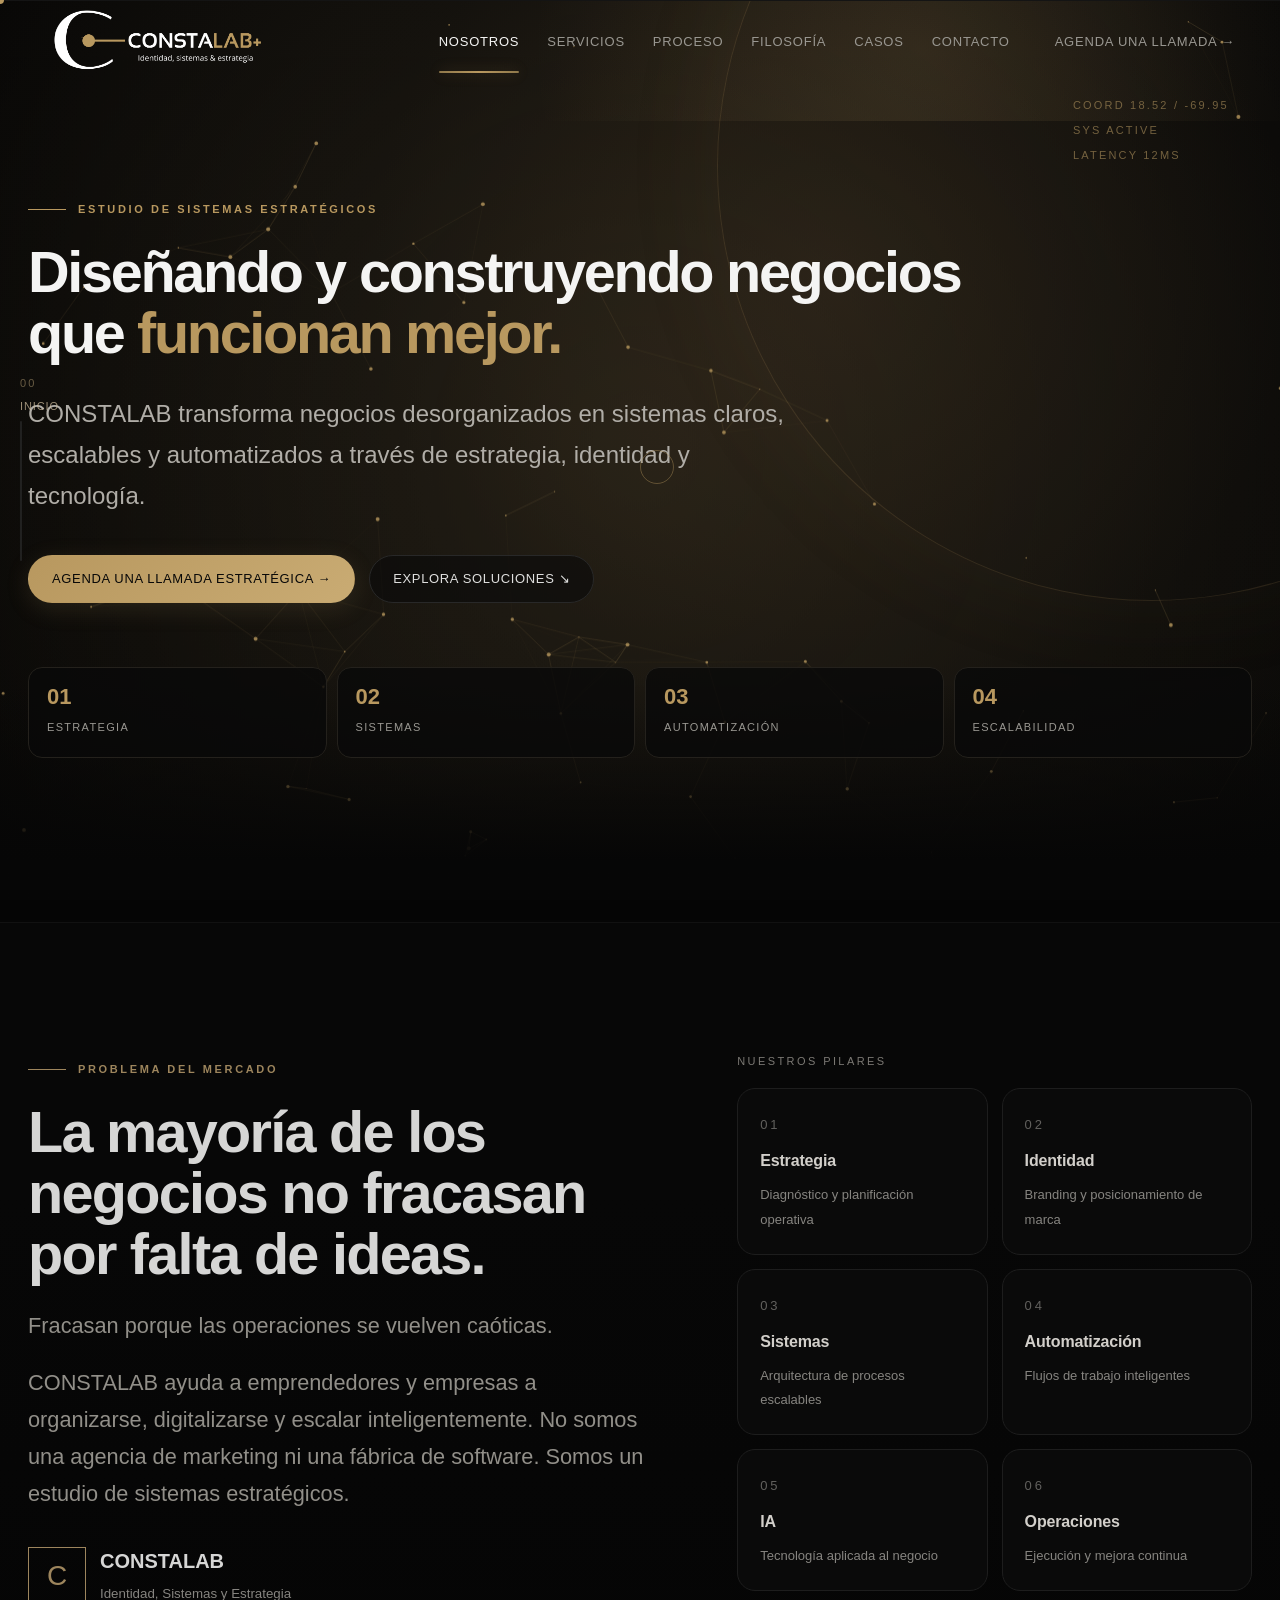
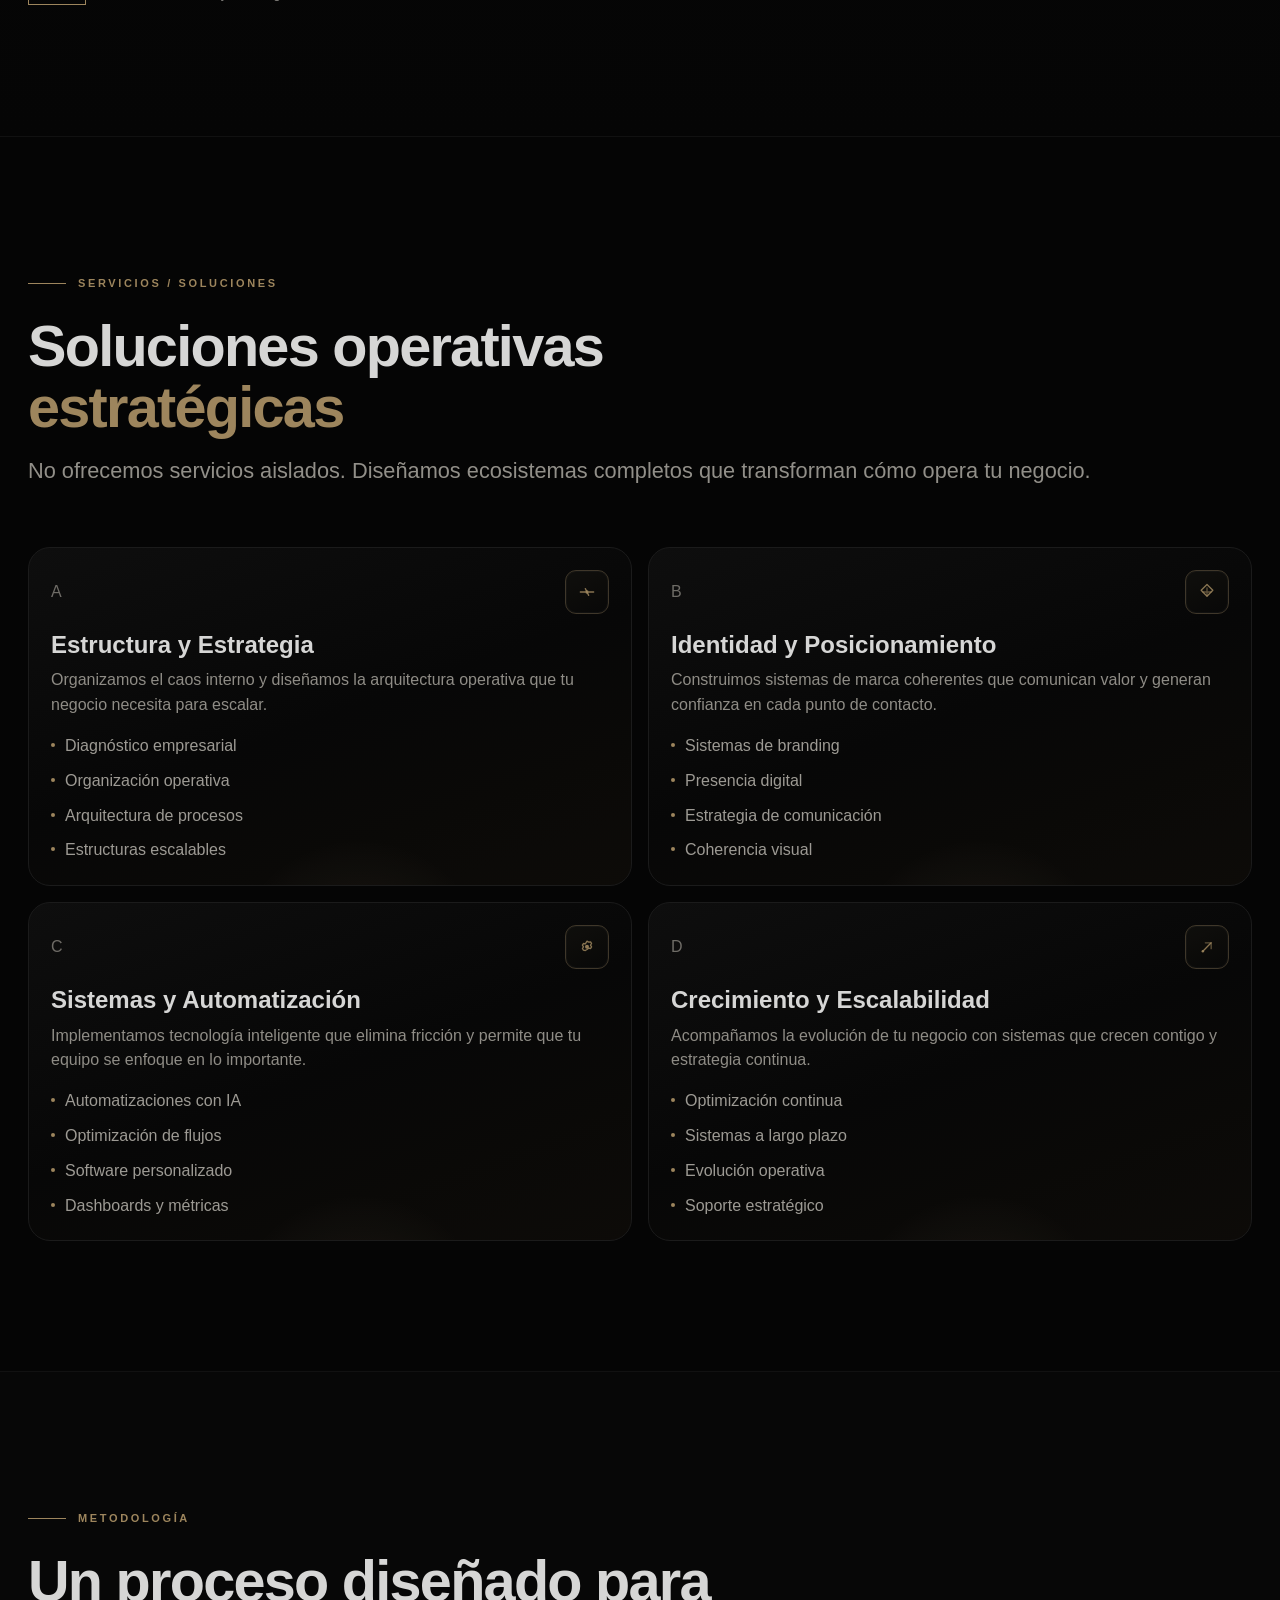
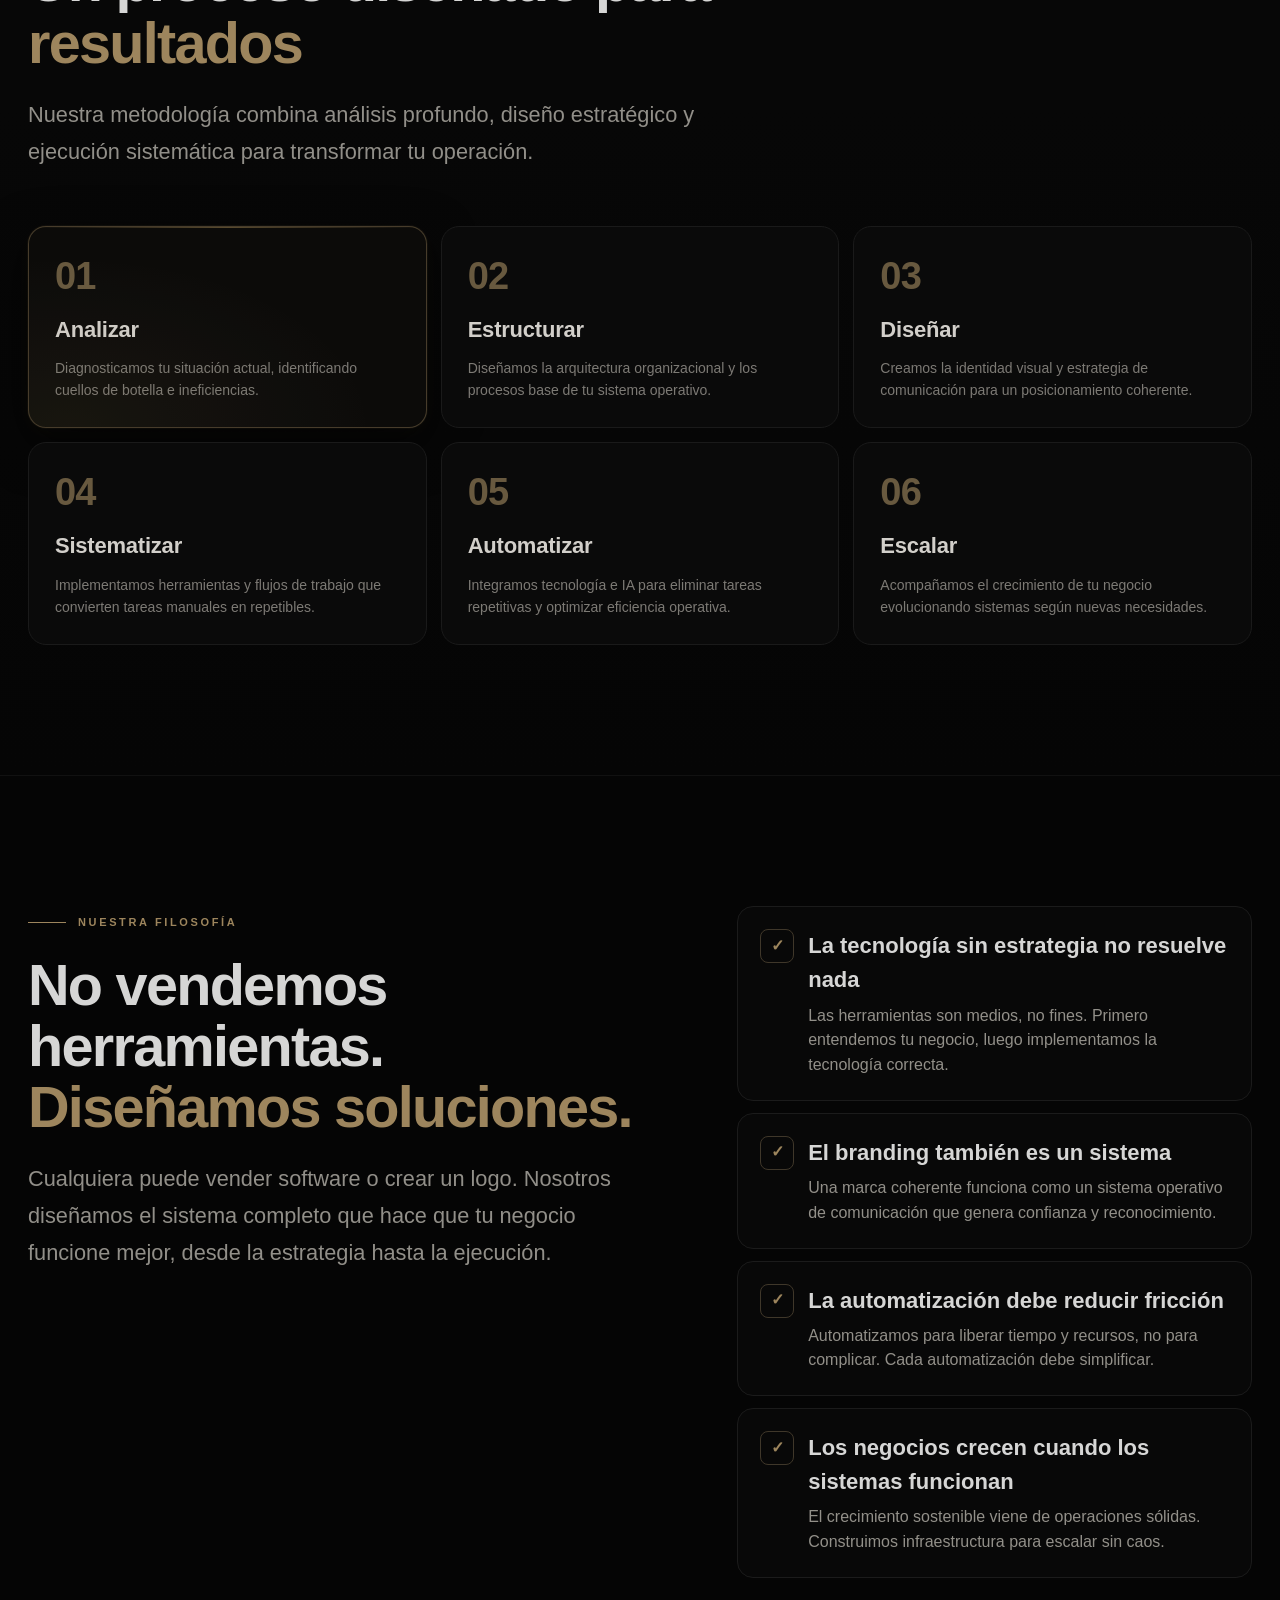
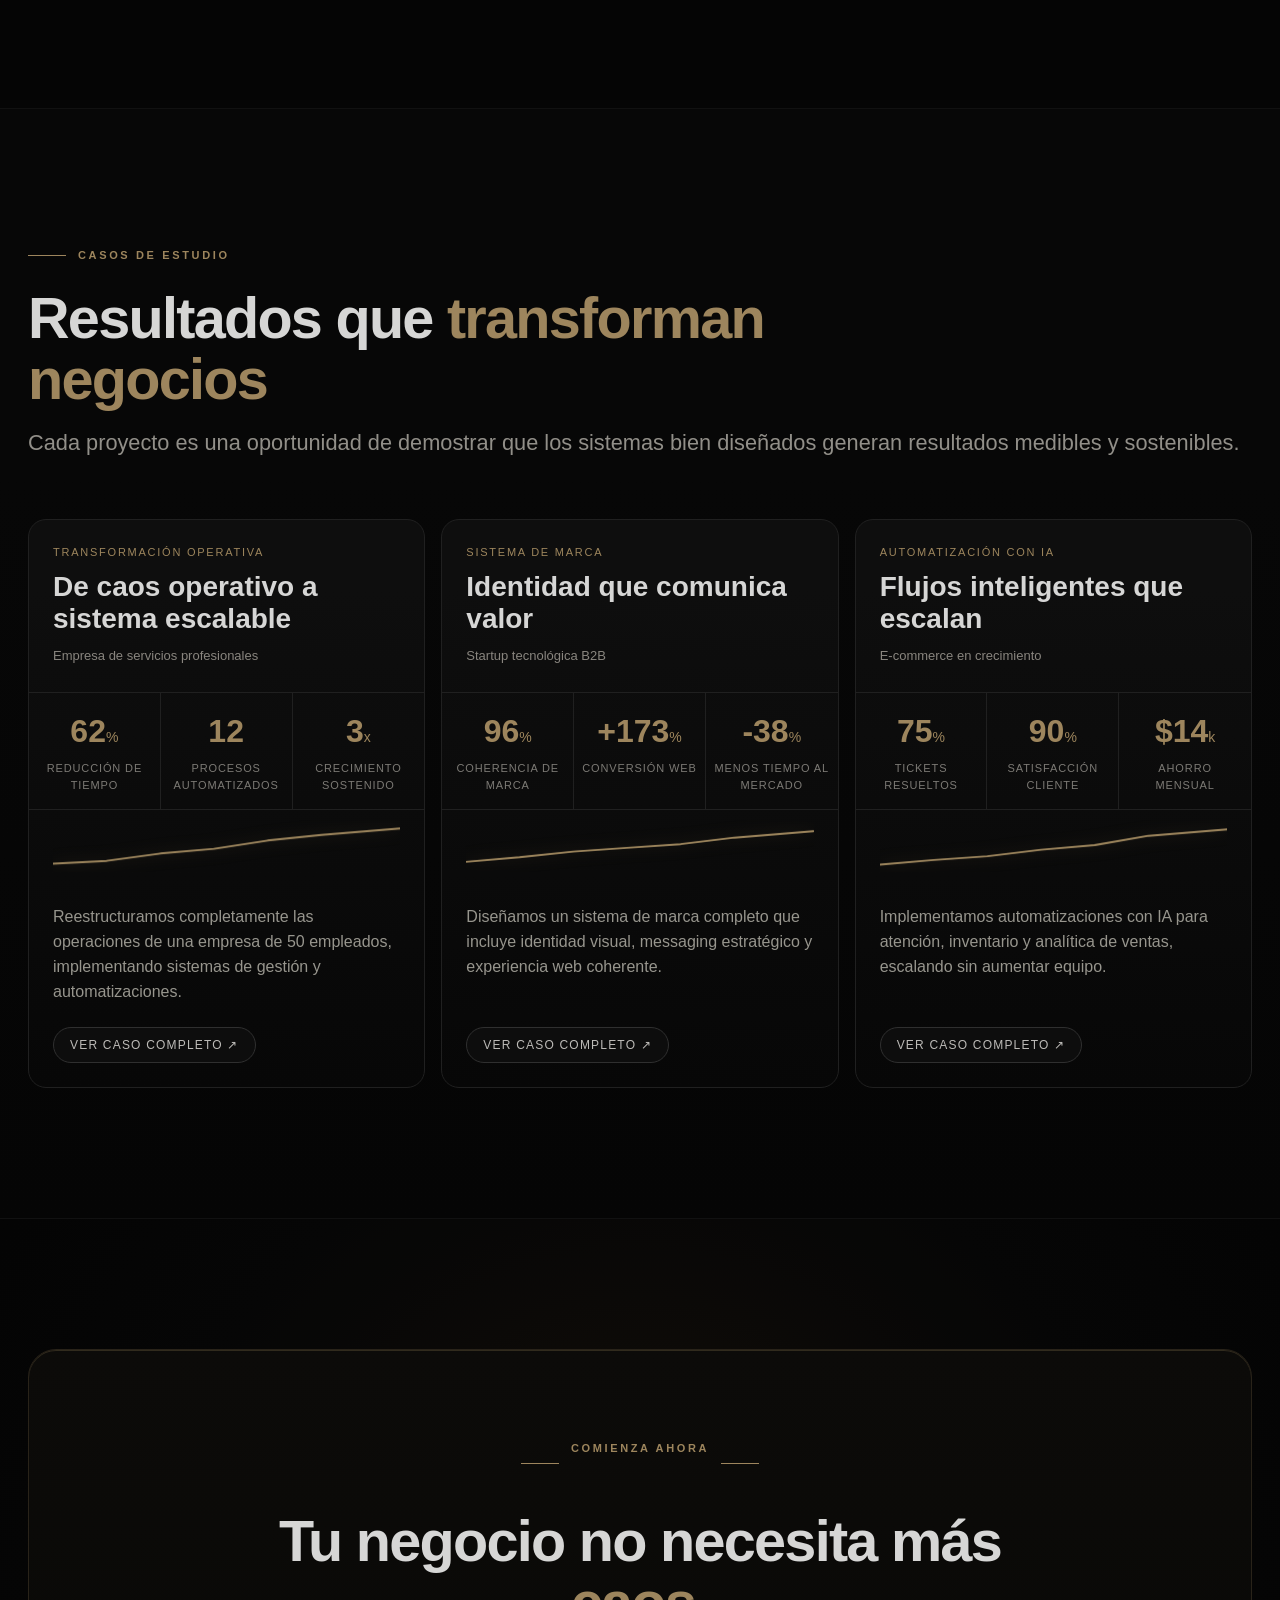
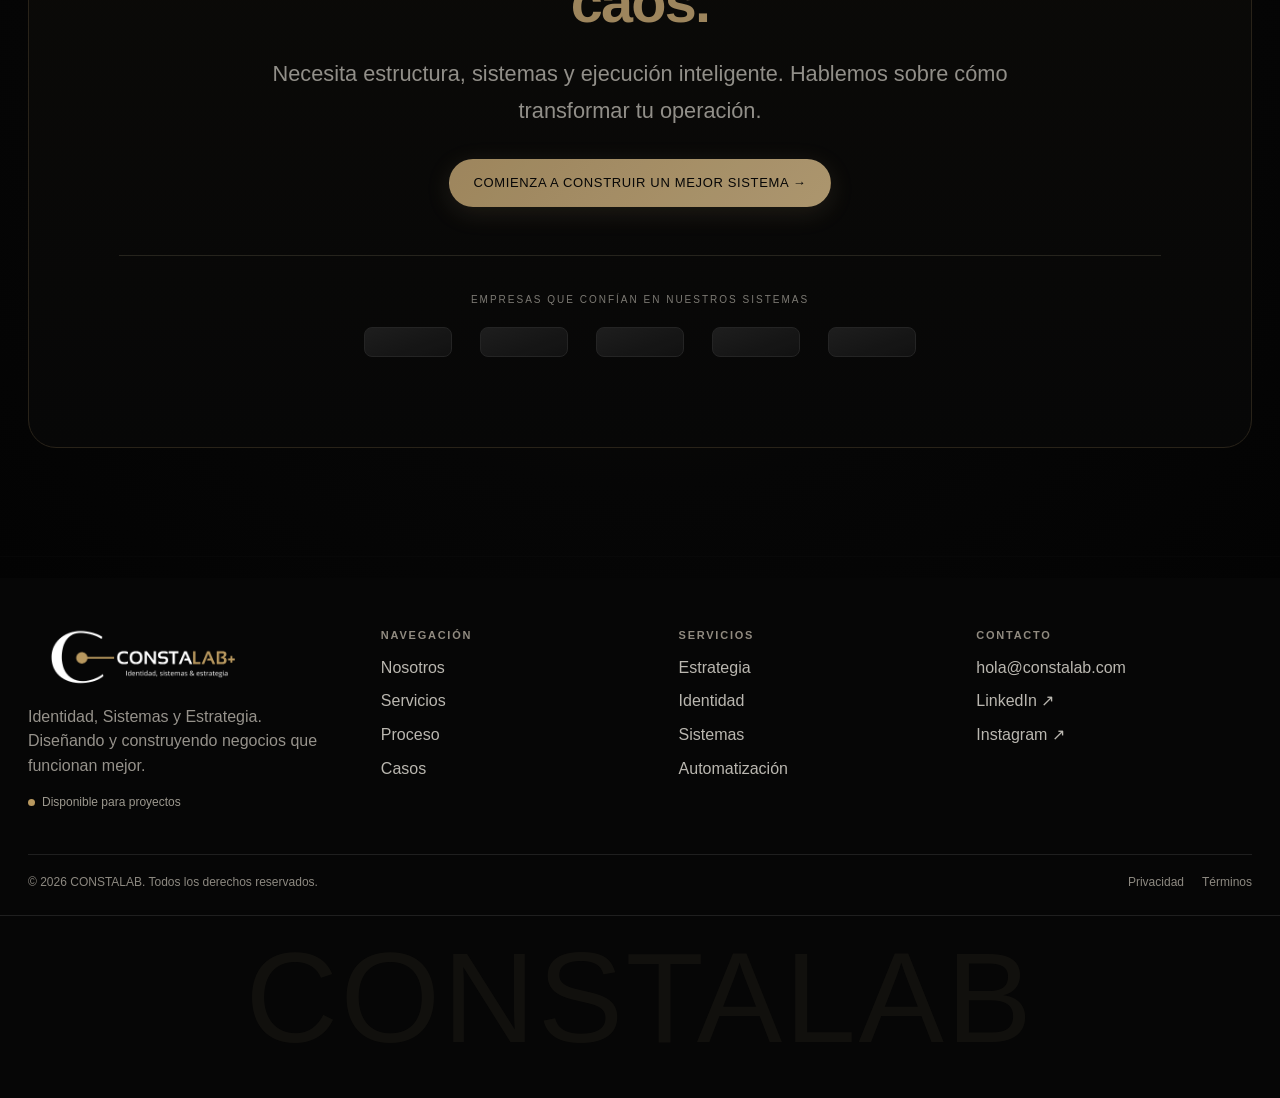
==== index.html @ b3675d6f "add github pages deploy and clean entry url" ====
<!doctype html>
<html lang="es">
  <head>
    <meta charset="UTF-8" />
    <meta name="viewport" content="width=device-width, initial-scale=1.0" />
    <title>CONSTALAB</title>
    <meta http-equiv="refresh" content="0; url=landing.html" />
    <script>
      const target = "landing.html" + window.location.search + window.location.hash;
      window.location.replace(target);
    </script>
  </head>
  <body>
    <p>Redirigiendo a la web de CONSTALAB...</p>
    <p>Si no redirige, haz clic <a href="landing.html">aqui</a>.</p>
  </body>
</html>
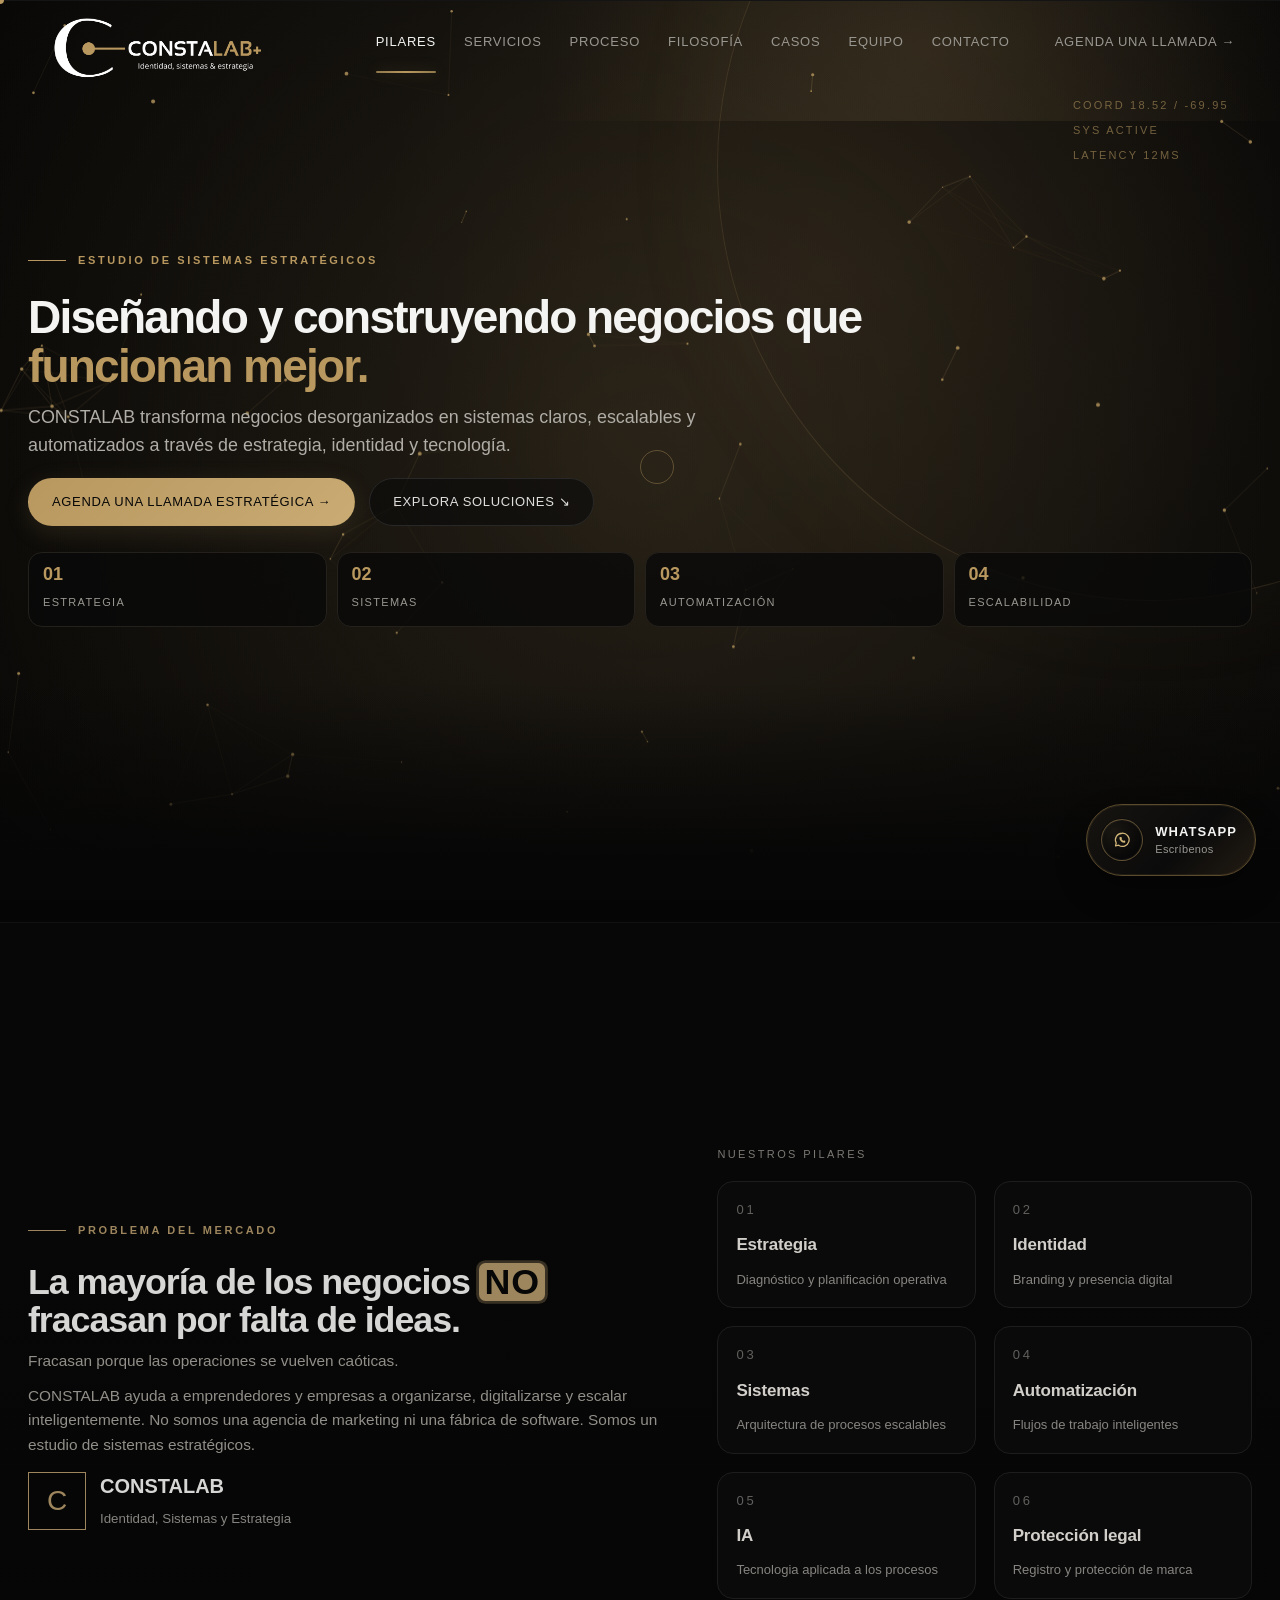
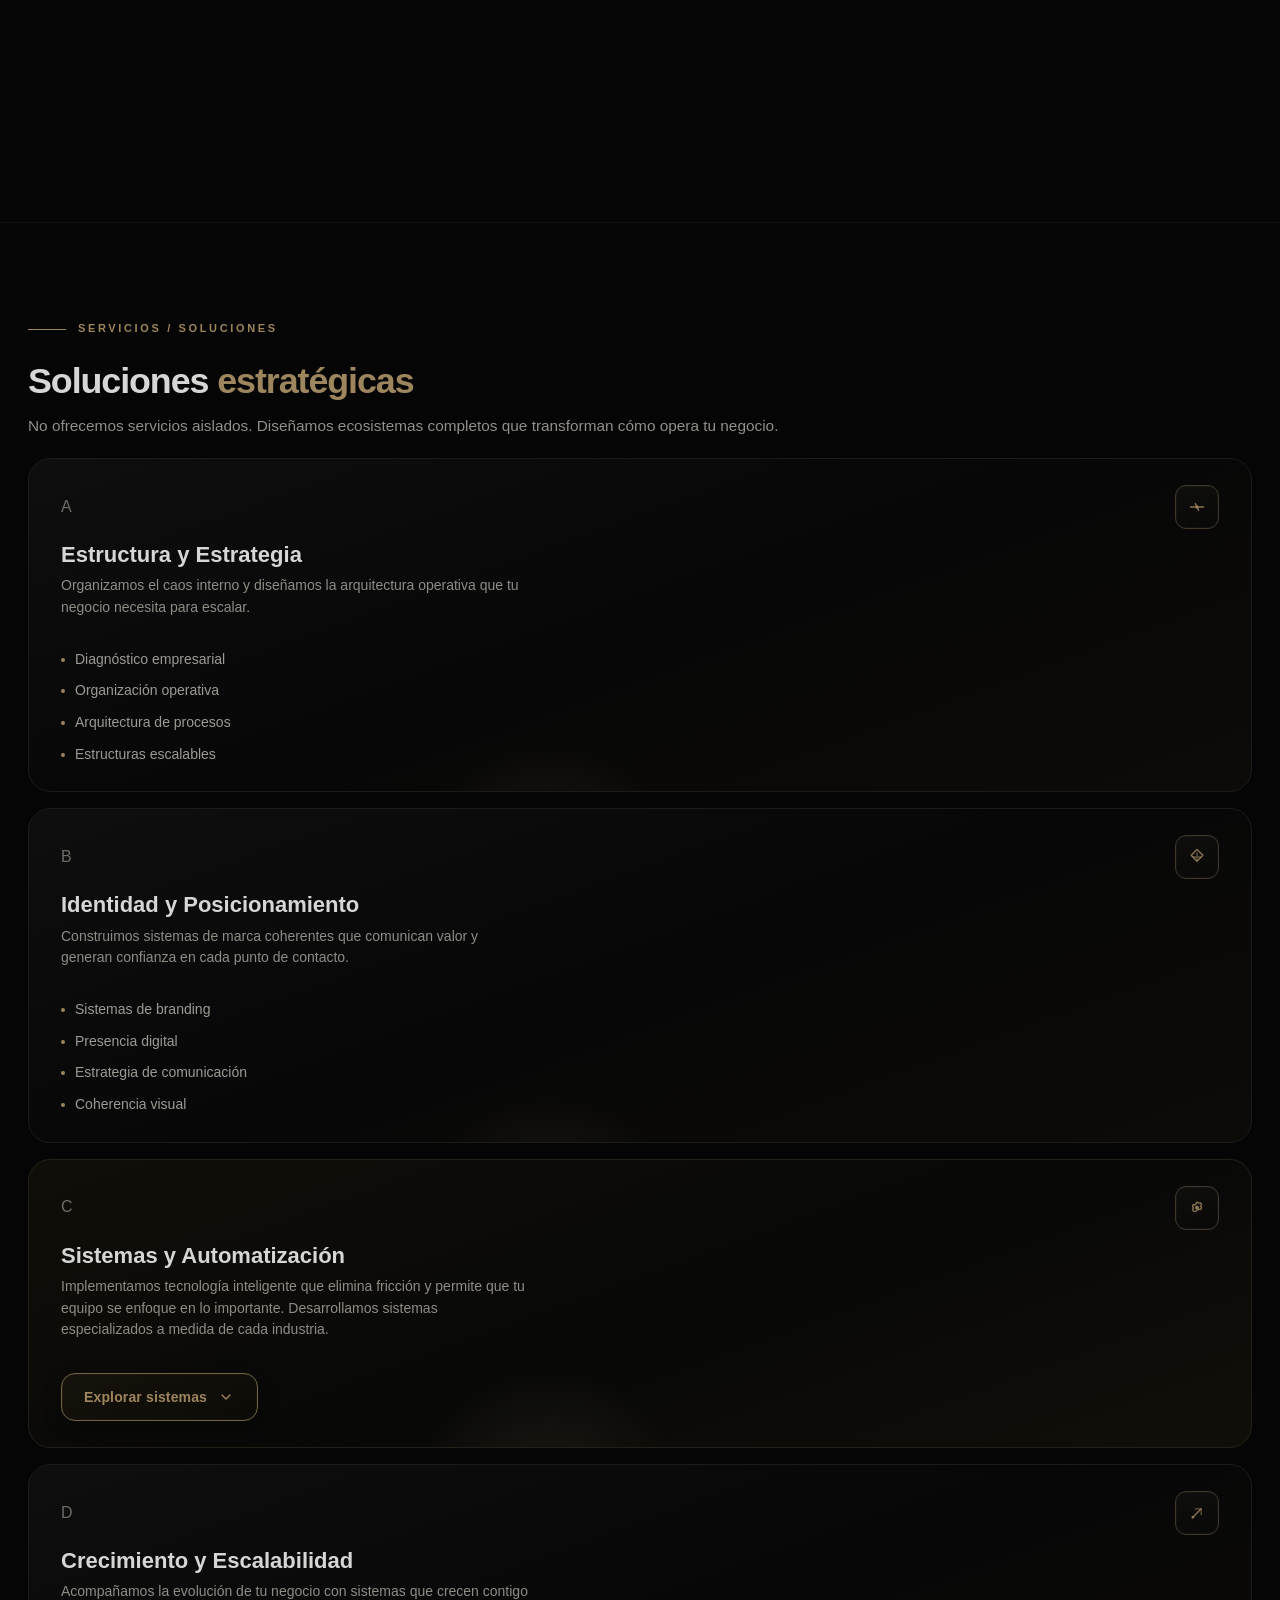
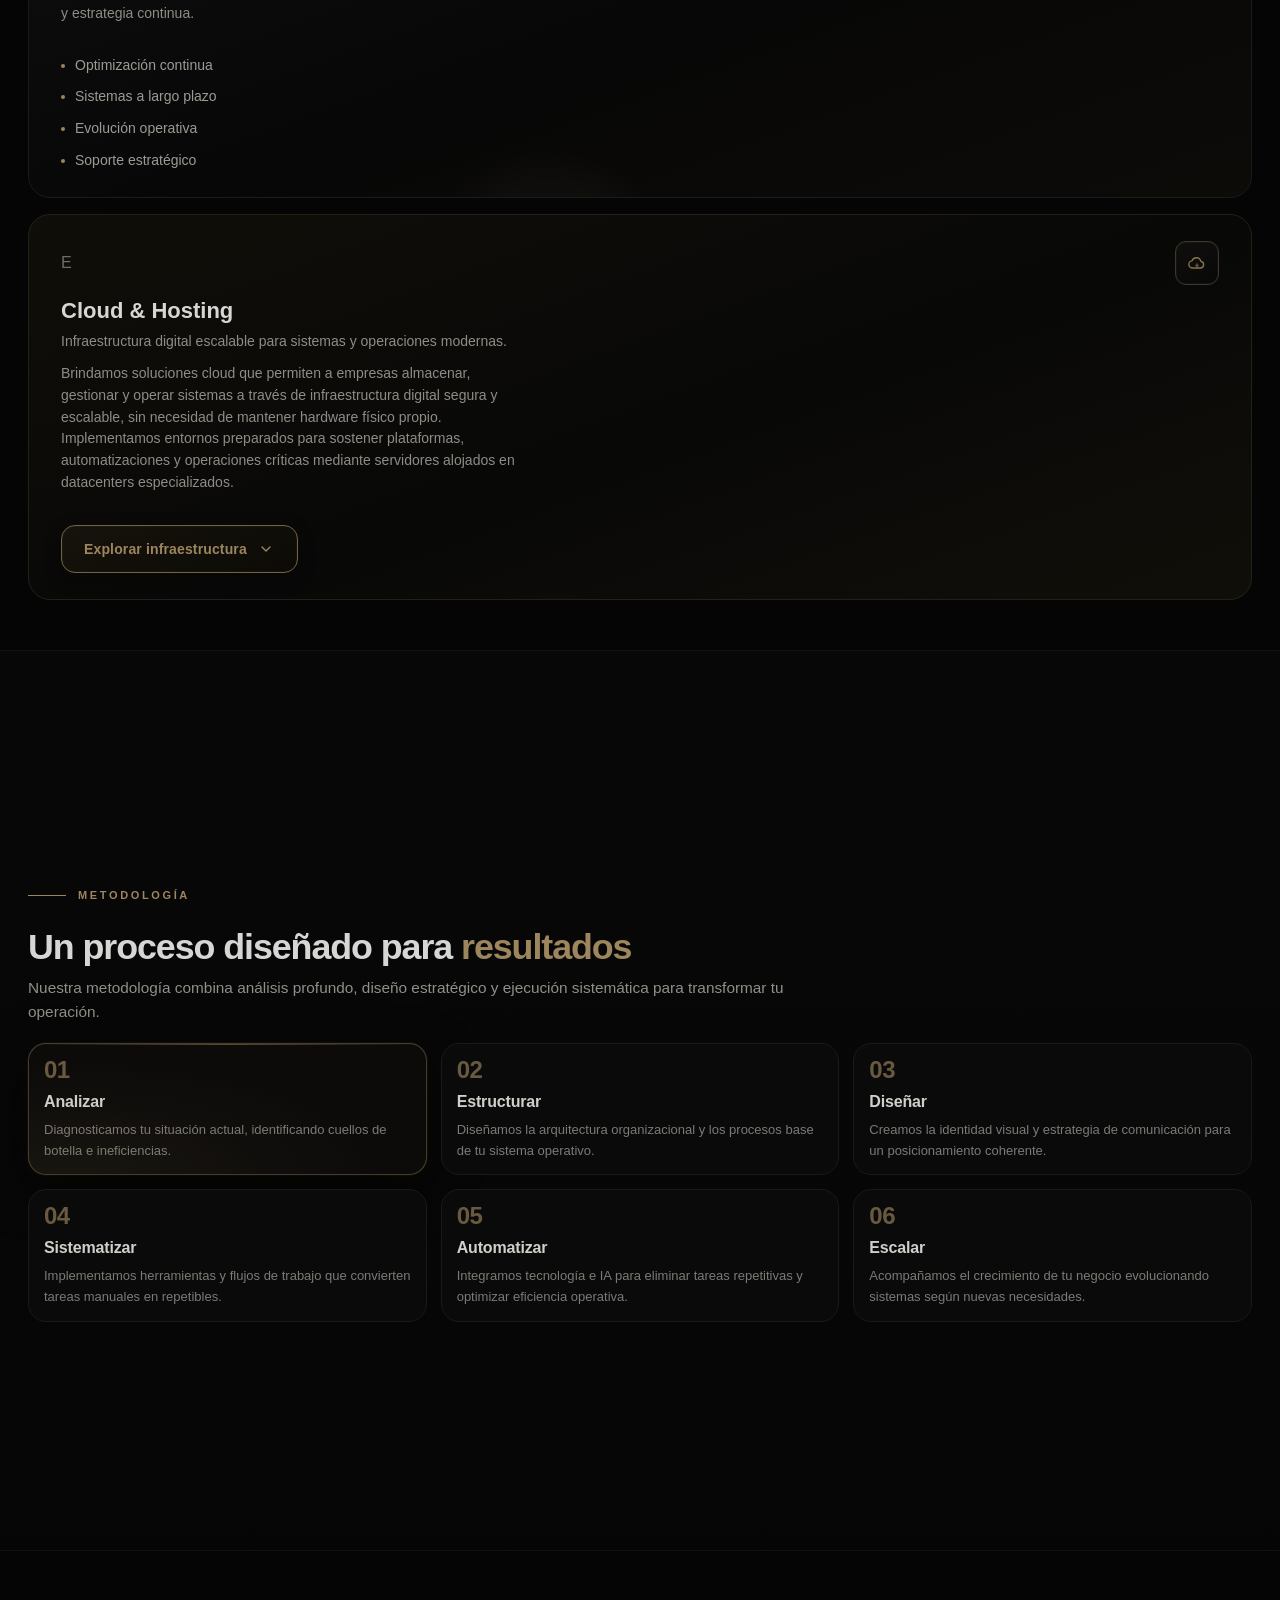
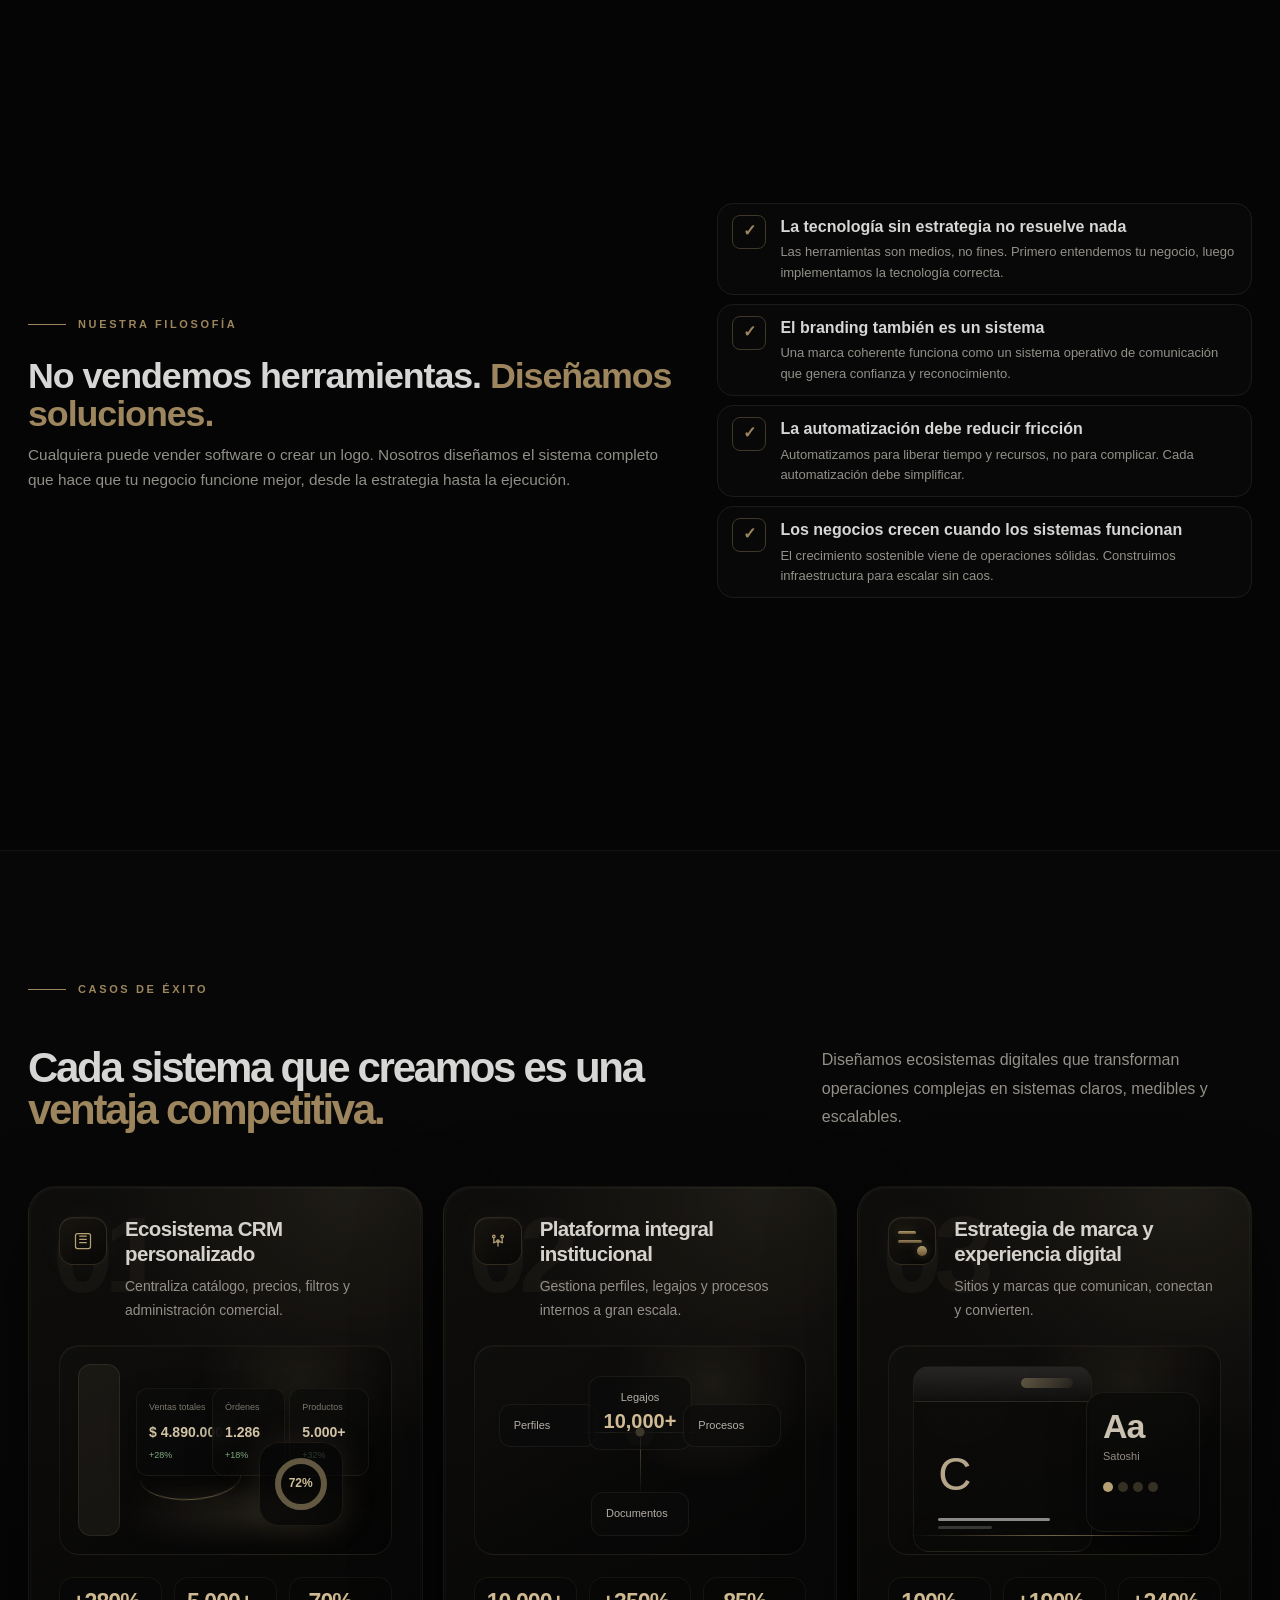
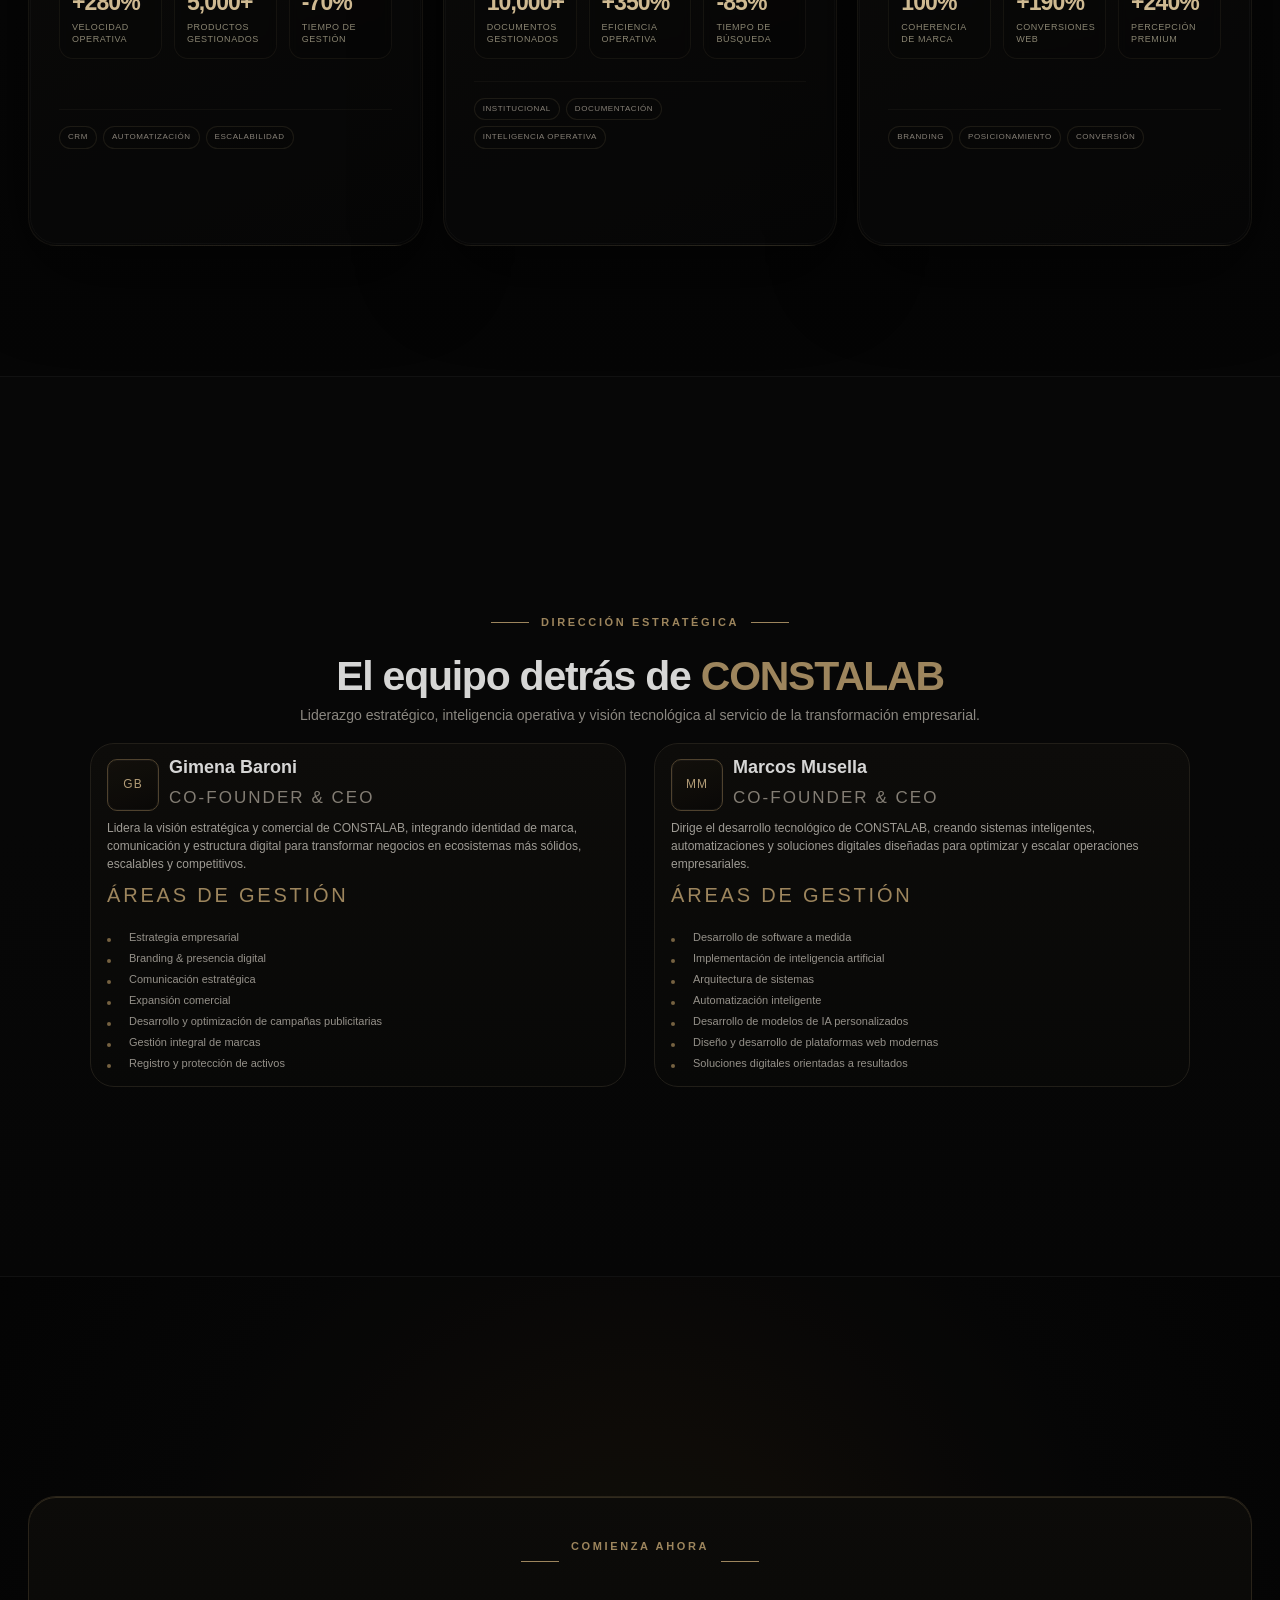
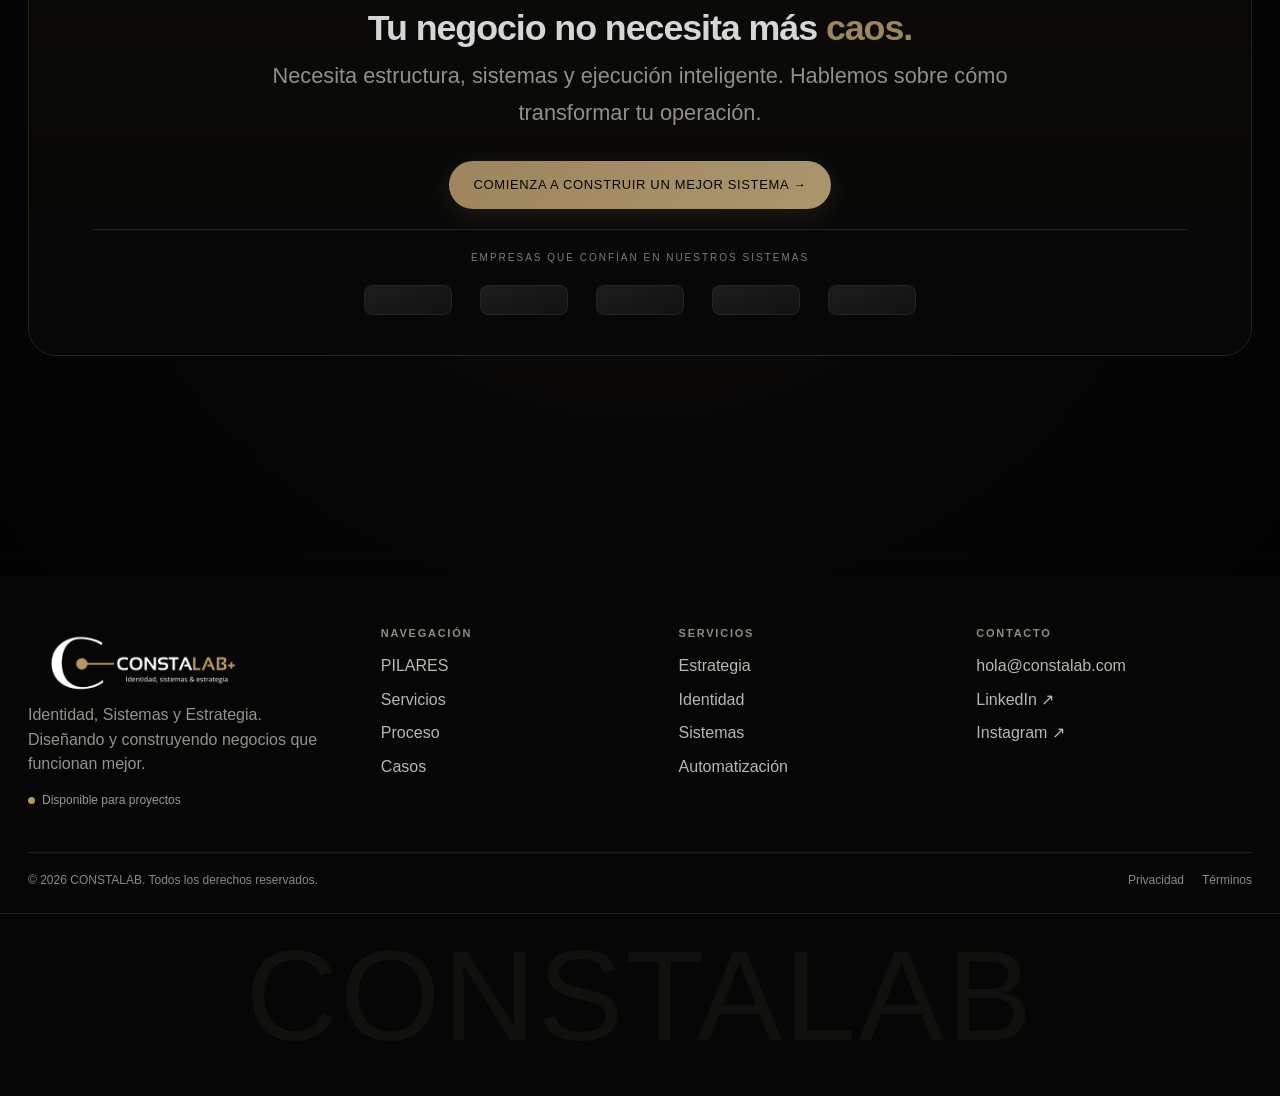
==== commit 8ad37ff7: "Servicios: listado vertical con categorias expandibles + WhatsApp + fixes responsive - Seccion servi" ====
--- a/index.html
+++ b/index.html
@@ -3,15 +3,791 @@
   <head>
     <meta charset="UTF-8" />
     <meta name="viewport" content="width=device-width, initial-scale=1.0" />
-    <title>CONSTALAB</title>
-    <meta http-equiv="refresh" content="0; url=landing.html" />
-    <script>
-      const target = "landing.html" + window.location.search + window.location.hash;
-      window.location.replace(target);
-    </script>
+    <title>CONSTALAB | Estudio de Sistemas Estratégicos</title>
+    <meta
+      name="description"
+      content="Diseñamos y construimos negocios que funcionan mejor. Estrategia, identidad, sistemas y automatización con IA."
+    />
+    <meta name="theme-color" content="#070707" />
+    <link rel="stylesheet" href="landing.css" />
   </head>
   <body>
-    <p>Redirigiendo a la web de CONSTALAB...</p>
-    <p>Si no redirige, haz clic <a href="landing.html">aqui</a>.</p>
+    <div class="loading-screen" aria-hidden="true">
+      <div class="loading-content">
+        <div class="loading-mark">
+          <img src="assets/CONSTA LOGO (1).png" alt="CONSTALAB" />
+        </div>
+        <div class="loading-line"><span></span></div>
+        <p>Inicializando sistema estratégico...</p>
+      </div>
+    </div>
+
+    <div class="cursor-dot" aria-hidden="true"></div>
+    <div class="cursor-ring" aria-hidden="true"></div>
+    <div class="noise-overlay" aria-hidden="true"></div>
+
+    <div class="scroll-progress" aria-hidden="true"><span id="progress-bar"></span></div>
+
+    <aside class="chapter-indicator" aria-label="Indicador de capítulo">
+      <span id="chapter-id">00</span>
+      <p id="chapter-name">Inicio</p>
+      <div class="chapter-track" aria-hidden="true"><span id="chapter-fill"></span></div>
+    </aside>
+
+    <header class="site-header" id="top">
+      <nav class="container nav-wrap">
+        <a href="#top" class="brand" aria-label="CONSTALAB inicio">
+          <img src="assets/CONSTA LOGO (1).png" alt="CONSTALAB" class="brand-logo" />
+        </a>
+
+        <button class="menu-toggle" aria-expanded="false" aria-controls="main-nav" aria-label="Abrir menú">
+          <span></span>
+          <span></span>
+        </button>
+
+        <div class="main-nav" id="main-nav">
+          <a href="#nosotros" data-nav>PILARES</a>
+          <a href="#servicios" data-nav>Servicios</a>
+          <a href="#proceso" data-nav>Proceso</a>
+          <a href="#filosofia" data-nav>Filosofía</a>
+          <a href="#casos" data-nav>Casos</a>
+          <a href="#equipo" data-nav>Equipo</a>
+          <a href="#contacto" data-nav>Contacto</a>
+          <span class="nav-rail" aria-hidden="true"></span>
+          <a class="btn btn-small magnetic" href="https://wa.me/5493834625681?text=Hola%2C%20quiero%20agendar%20una%20llamada%20con%20CONSTALAB" target="_blank" rel="noopener noreferrer">Agenda una llamada →</a>
+        </div>
+      </nav>
+    </header>
+
+    <a
+      class="whatsapp-cta"
+      href="https://wa.me/5493834625681?text=Hola%2C%20quiero%20más%20información%20sobre%20CONSTALAB"
+      target="_blank"
+      rel="noopener noreferrer"
+      aria-label="Abrir WhatsApp para contactar a CONSTALAB"
+    >
+      <span class="whatsapp-cta__icon" aria-hidden="true">
+        <svg viewBox="0 0 24 24" role="presentation" focusable="false" aria-hidden="true">
+          <path
+            fill="none"
+            stroke="currentColor"
+            stroke-width="1.7"
+            stroke-linecap="round"
+            stroke-linejoin="round"
+            d="M12 3a8.8 8.8 0 0 0-7.7 13l-.9 4 4.1-1.1A8.8 8.8 0 1 0 12 3z"
+          />
+          <path
+            fill="currentColor"
+            d="M9.3 8.5c.3-.5.8-.6 1.2-.4l1 .5c.4.2.5.6.4.9l-.4 1.1c-.1.3 0 .6.2.8l1.4 1.4c.2.2.5.3.8.2l1.1-.4c.4-.1.7 0 .9.4l.5 1c.2.4.1.9-.4 1.2-.7.4-1.7.5-2.7.2-1.3-.4-2.8-1.6-3.7-3.1-.9-1.6-1.1-3.2-.8-4.4z"
+          />
+        </svg>
+      </span>
+      <span class="whatsapp-cta__copy">
+        <strong>WhatsApp</strong>
+        <small>Escríbenos</small>
+      </span>
+    </a>
+
+    <main>
+      <section class="hero section" aria-label="Hero" data-chapter="00">
+        <canvas id="hero-canvas" aria-hidden="true"></canvas>
+        <div class="hero-scan" aria-hidden="true"></div>
+        <div class="hero-orbit" aria-hidden="true"></div>
+        <div class="hero-transition" aria-hidden="true"></div>
+
+        <div class="hero-hud" aria-hidden="true">
+          <div>COORD 18.52 / -69.95</div>
+          <div>SYS ACTIVE</div>
+          <div>LATENCY 12MS</div>
+        </div>
+
+        <div class="container hero-content">
+          <div class="label reveal">
+            <span></span>
+            <p>Estudio de Sistemas Estratégicos</p>
+          </div>
+
+          <h1 class="headline" data-split>
+            Diseñando y construyendo negocios que <em>funcionan mejor.</em>
+          </h1>
+
+          <p class="hero-lead reveal delay-2">
+            CONSTALAB transforma negocios desorganizados en sistemas claros, escalables y automatizados
+            a través de estrategia, identidad y tecnología.
+          </p>
+
+          <div class="hero-actions reveal delay-3">
+            <a class="btn btn-primary magnetic" href="https://wa.me/5493834625681?text=Hola%2C%20quiero%20agendar%20una%20llamada%20con%20CONSTALAB" target="_blank" rel="noopener noreferrer">Agenda una llamada estratégica →</a>
+            <a class="btn btn-ghost magnetic" href="#servicios">Explora soluciones ↘</a>
+          </div>
+
+          <div class="hero-stats reveal delay-4">
+            <article><strong>01</strong><span>Estrategia</span></article>
+            <article><strong>02</strong><span>Sistemas</span></article>
+            <article><strong>03</strong><span>Automatización</span></article>
+            <article><strong>04</strong><span>Escalabilidad</span></article>
+          </div>
+        </div>
+      </section>
+
+      <section id="nosotros" class="section section-dark market" data-chapter="01">
+        <div class="container editorial-grid">
+          <div class="left reveal">
+            <div class="label">
+              <span></span>
+              <p>Problema del Mercado</p>
+            </div>
+            <h2>La mayoría de los negocios <span class="market-no">NO</span> fracasan por falta de ideas.</h2>
+            <p class="accent">Fracasan porque las operaciones se vuelven caóticas.</p>
+            <p>
+              CONSTALAB ayuda a emprendedores y empresas a organizarse, digitalizarse y escalar inteligentemente.
+              No somos una agencia de marketing ni una fábrica de software. Somos un estudio de sistemas estratégicos.
+            </p>
+
+            <div class="brand-sign reveal delay-1">
+              <div class="mark">C</div>
+              <div>
+                <h3>CONSTALAB</h3>
+                <small>Identidad, Sistemas y Estrategia</small>
+              </div>
+            </div>
+          </div>
+
+          <aside class="right reveal delay-2">
+            <p class="tiny-title">Nuestros pilares</p>
+            <ul class="pillar-list">
+              <li class="pillar-card"><span class="pillar-num">01</span><strong>Estrategia</strong><span>Diagnóstico y planificación operativa</span></li>
+              <li class="pillar-card"><span class="pillar-num">02</span><strong>Identidad</strong><span>Branding y presencia digital</span></li>
+              <li class="pillar-card"><span class="pillar-num">03</span><strong>Sistemas</strong><span>Arquitectura de procesos escalables</span></li>
+              <li class="pillar-card"><span class="pillar-num">04</span><strong>Automatización</strong><span>Flujos de trabajo inteligentes</span></li>
+              <li class="pillar-card"><span class="pillar-num">05</span><strong>IA</strong><span>Tecnologia aplicada a los procesos</span></li>
+              <li class="pillar-card"><span class="pillar-num">06</span><strong>Protección legal</strong><span>Registro y protección de marca</span></li>
+            </ul>
+          </aside>
+        </div>
+      </section>
+
+      <section id="servicios" class="section services" data-chapter="02">
+        <div class="container">
+          <div class="section-head reveal">
+            <div class="label"><span></span><p>Servicios / Soluciones</p></div>
+            <h2>Soluciones <em>estratégicas</em></h2>
+            <p>
+              No ofrecemos servicios aislados. Diseñamos ecosistemas completos que transforman cómo opera tu negocio.
+            </p>
+          </div>
+
+          <div class="service-track" id="service-track" aria-label="Servicios">
+            <article class="service-panel reveal">
+              <div class="service-body">
+                <div class="service-lead">
+                  <div class="service-top">
+                    <span>A</span>
+                    <div class="service-icon" aria-hidden="true">
+                      <svg viewBox="0 0 24 24" fill="none">
+                        <path d="M4 12h6M14 12h6M10 8l4 8" />
+                        <circle cx="12" cy="12" r="2" class="dot" />
+                      </svg>
+                    </div>
+                  </div>
+                  <h3>Estructura y Estrategia</h3>
+                  <p>Organizamos el caos interno y diseñamos la arquitectura operativa que tu negocio necesita para escalar.</p>
+                </div>
+                <ul>
+                  <li>Diagnóstico empresarial</li>
+                  <li>Organización operativa</li>
+                  <li>Arquitectura de procesos</li>
+                  <li>Estructuras escalables</li>
+                </ul>
+              </div>
+            </article>
+
+            <article class="service-panel reveal delay-1">
+              <div class="service-body">
+                <div class="service-lead">
+                  <div class="service-top">
+                    <span>B</span>
+                    <div class="service-icon" aria-hidden="true">
+                      <svg viewBox="0 0 24 24" fill="none">
+                        <path d="M12 3l7 7-7 7-7-7z" />
+                        <path d="M12 7v10M7 12h10" class="sub" />
+                      </svg>
+                    </div>
+                  </div>
+                  <h3>Identidad y Posicionamiento</h3>
+                  <p>Construimos sistemas de marca coherentes que comunican valor y generan confianza en cada punto de contacto.</p>
+                </div>
+                <ul>
+                  <li>Sistemas de branding</li>
+                  <li>Presencia digital</li>
+                  <li>Estrategia de comunicación</li>
+                  <li>Coherencia visual</li>
+                </ul>
+              </div>
+            </article>
+
+            <article class="service-panel service-panel--category reveal delay-2">
+              <div class="service-cat-head">
+                <div class="service-lead">
+                  <div class="service-top">
+                    <span>C</span>
+                    <div class="service-icon" aria-hidden="true">
+                      <svg viewBox="0 0 24 24" fill="none">
+                        <path d="M12 5l2 1.2 2.3-.4 1.2 2-1.3 2 1.3 2-1.2 2-2.3-.4L12 15l-2 1.2-2.3-.4-1.2-2 1.3-2-1.3-2 1.2-2 2.3.4z" />
+                        <circle cx="12" cy="11.8" r="2.4" class="dot" />
+                      </svg>
+                    </div>
+                  </div>
+                  <h3>Sistemas y Automatización</h3>
+                  <p>Implementamos tecnología inteligente que elimina fricción y permite que tu equipo se enfoque en lo importante. Desarrollamos sistemas especializados a medida de cada industria.</p>
+                </div>
+                <button
+                  type="button"
+                  class="service-cta"
+                  aria-expanded="false"
+                  aria-controls="expand-sistemas"
+                  data-label-closed="Explorar sistemas"
+                  data-label-open="Ocultar sistemas"
+                >
+                  <span class="service-cta-text">Explorar sistemas</span>
+                  <span class="service-cta-arrow" aria-hidden="true">
+                    <svg viewBox="0 0 24 24" fill="none"><path d="M6 9l6 6 6-6" /></svg>
+                  </span>
+                </button>
+              </div>
+
+              <div class="service-expand" id="expand-sistemas">
+                <div class="service-expand-inner">
+                  <p class="service-sub-label">Sistemas Especializados</p>
+                  <div class="service-mini-grid">
+                    <article class="service-mini">
+                      <h4>N360</h4>
+                      <p class="service-mini-sub">Sistema integral de gestión empresarial.</p>
+                      <p>Software diseñado para centralizar operaciones, procesos y administración interna en un único ecosistema digital. Permite optimizar flujos operativos, organizar información crítica y adaptar módulos según las necesidades de cada empresa.</p>
+                    </article>
+                    <article class="service-mini">
+                      <h4>Emergente</h4>
+                      <p class="service-mini-sub">Gestión inteligente para emergencias en salud.</p>
+                      <p>Plataforma especializada para instituciones y servicios médicos orientados a emergencias. Integra gestión de pacientes, triage, profesionales, turnos y administración operativa dentro de una estructura centralizada y eficiente.</p>
+                    </article>
+                    <article class="service-mini">
+                      <h4>Selex</h4>
+                      <p class="service-mini-sub">Gestión y análisis de expedientes electrónicos.</p>
+                      <p>Sistema orientado a organismos públicos, entes autárquicos e instituciones que administran expedientes, actuaciones y documentación digital. Permite organizar, analizar y optimizar procesos documentales complejos dentro de estructuras institucionales.</p>
+                    </article>
+                  </div>
+                </div>
+              </div>
+            </article>
+
+            <article class="service-panel reveal delay-3">
+              <div class="service-body">
+                <div class="service-lead">
+                  <div class="service-top">
+                    <span>D</span>
+                    <div class="service-icon" aria-hidden="true">
+                      <svg viewBox="0 0 24 24" fill="none">
+                        <path d="M7 17L17 7" />
+                        <path d="M10 7h7v7" class="sub" />
+                        <circle cx="7" cy="17" r="1.5" class="dot" />
+                      </svg>
+                    </div>
+                  </div>
+                  <h3>Crecimiento y Escalabilidad</h3>
+                  <p>Acompañamos la evolución de tu negocio con sistemas que crecen contigo y estrategia continua.</p>
+                </div>
+                <ul>
+                  <li>Optimización continua</li>
+                  <li>Sistemas a largo plazo</li>
+                  <li>Evolución operativa</li>
+                  <li>Soporte estratégico</li>
+                </ul>
+              </div>
+            </article>
+
+            <article class="service-panel service-panel--category reveal delay-3">
+              <div class="service-cat-head">
+                <div class="service-lead">
+                  <div class="service-top">
+                    <span>E</span>
+                    <div class="service-icon" aria-hidden="true">
+                      <svg viewBox="0 0 24 24" fill="none">
+                        <path d="M7 18h9a4 4 0 0 0 .6-7.95A5.5 5.5 0 0 0 6 9.5 3.5 3.5 0 0 0 7 18z" />
+                        <path d="M12 13v4M10.5 15h3" class="sub" />
+                      </svg>
+                    </div>
+                  </div>
+                  <h3>Cloud &amp; Hosting</h3>
+                  <p class="service-cat-sub">Infraestructura digital escalable para sistemas y operaciones modernas.</p>
+                  <p>Brindamos soluciones cloud que permiten a empresas almacenar, gestionar y operar sistemas a través de infraestructura digital segura y escalable, sin necesidad de mantener hardware físico propio. Implementamos entornos preparados para sostener plataformas, automatizaciones y operaciones críticas mediante servidores alojados en datacenters especializados.</p>
+                </div>
+                <button
+                  type="button"
+                  class="service-cta"
+                  aria-expanded="false"
+                  aria-controls="expand-cloud"
+                  data-label-closed="Explorar infraestructura"
+                  data-label-open="Ocultar infraestructura"
+                >
+                  <span class="service-cta-text">Explorar infraestructura</span>
+                  <span class="service-cta-arrow" aria-hidden="true">
+                    <svg viewBox="0 0 24 24" fill="none"><path d="M6 9l6 6 6-6" /></svg>
+                  </span>
+                </button>
+              </div>
+
+              <div class="service-expand" id="expand-cloud">
+                <div class="service-expand-inner">
+                  <p class="service-sub-label">Hosting &amp; Dominios</p>
+                  <div class="service-subblock">
+                    <p>Gestionamos hostings profesionales y dominios orientados a plataformas empresariales, sistemas internos y ecosistemas digitales de alta demanda. Nos encargamos de la operación técnica de punta a punta:</p>
+                    <ul class="service-subblock-list">
+                      <li>Configuración de servidores</li>
+                      <li>Implementación de dominios</li>
+                      <li>Despliegue de sistemas</li>
+                      <li>Mantenimiento técnico</li>
+                      <li>Optimización de rendimiento</li>
+                      <li>Estabilidad y seguridad operativa</li>
+                    </ul>
+                  </div>
+                </div>
+              </div>
+            </article>
+          </div>
+        </div>
+      </section>
+
+      <section id="proceso" class="section section-dark methodology" data-chapter="03">
+        <div class="container">
+          <div class="method-sticky reveal">
+            <div class="label"><span></span><p>Metodología</p></div>
+            <h2>Un proceso diseñado para <em>resultados</em></h2>
+            <p>
+              Nuestra metodología combina análisis profundo, diseño estratégico y ejecución sistemática para transformar tu operación.
+            </p>
+            <!-- JS hooks: progress and nodes (visually hidden) -->
+            <div class="method-visual" aria-hidden="true">
+              <div class="method-progress"><span id="method-progress-line"></span></div>
+              <ol class="method-nodes">
+                <li class="is-active">01</li>
+                <li>02</li>
+                <li>03</li>
+                <li>04</li>
+                <li>05</li>
+                <li>06</li>
+              </ol>
+            </div>
+            <p class="method-current">Fase activa: <strong id="method-current-label">Analizar</strong></p>
+          </div>
+
+          <div class="method-flow">
+            <article class="method-step reveal" data-step-index="0"><span>01</span><h3>Analizar</h3><p>Diagnosticamos tu situación actual, identificando cuellos de botella e ineficiencias.</p></article>
+            <article class="method-step reveal" data-step-index="1"><span>02</span><h3>Estructurar</h3><p>Diseñamos la arquitectura organizacional y los procesos base de tu sistema operativo.</p></article>
+            <article class="method-step reveal" data-step-index="2"><span>03</span><h3>Diseñar</h3><p>Creamos la identidad visual y estrategia de comunicación para un posicionamiento coherente.</p></article>
+            <article class="method-step reveal" data-step-index="3"><span>04</span><h3>Sistematizar</h3><p>Implementamos herramientas y flujos de trabajo que convierten tareas manuales en repetibles.</p></article>
+            <article class="method-step reveal" data-step-index="4"><span>05</span><h3>Automatizar</h3><p>Integramos tecnología e IA para eliminar tareas repetitivas y optimizar eficiencia operativa.</p></article>
+            <article class="method-step reveal" data-step-index="5"><span>06</span><h3>Escalar</h3><p>Acompañamos el crecimiento de tu negocio evolucionando sistemas según nuevas necesidades.</p></article>
+          </div>
+        </div>
+      </section>
+
+      <section id="filosofia" class="section philosophy" data-chapter="04">
+        <div class="container editorial-grid">
+          <div class="left reveal">
+            <div class="label"><span></span><p>Nuestra Filosofía</p></div>
+            <h2>No vendemos herramientas. <em>Diseñamos soluciones.</em></h2>
+            <p>
+              Cualquiera puede vender software o crear un logo. Nosotros diseñamos el sistema completo
+              que hace que tu negocio funcione mejor, desde la estrategia hasta la ejecución.
+            </p>
+          </div>
+
+          <div class="right point-stack">
+            <article class="point reveal">
+              <b>✓</b>
+              <div>
+                <h3>La tecnología sin estrategia no resuelve nada</h3>
+                <p>Las herramientas son medios, no fines. Primero entendemos tu negocio, luego implementamos la tecnología correcta.</p>
+              </div>
+            </article>
+            <article class="point reveal delay-1">
+              <b>✓</b>
+              <div>
+                <h3>El branding también es un sistema</h3>
+                <p>Una marca coherente funciona como un sistema operativo de comunicación que genera confianza y reconocimiento.</p>
+              </div>
+            </article>
+            <article class="point reveal delay-2">
+              <b>✓</b>
+              <div>
+                <h3>La automatización debe reducir fricción</h3>
+                <p>Automatizamos para liberar tiempo y recursos, no para complicar. Cada automatización debe simplificar.</p>
+              </div>
+            </article>
+            <article class="point reveal delay-3">
+              <b>✓</b>
+              <div>
+                <h3>Los negocios crecen cuando los sistemas funcionan</h3>
+                <p>El crecimiento sostenible viene de operaciones sólidas. Construimos infraestructura para escalar sin caos.</p>
+              </div>
+            </article>
+          </div>
+        </div>
+      </section>
+
+  <section id="casos" class="section section-dark cases cases-minimal" data-chapter="05">
+  <div class="container cases-minimal-wrap">
+    <div class="cases-minimal-head reveal">
+      <div class="label"><span></span><p>Casos de Éxito</p></div>
+
+      <div class="cases-head-grid">
+        <h2>Cada sistema que creamos es una <em>ventaja competitiva.</em></h2>
+        <p>
+          Diseñamos ecosistemas digitales que transforman operaciones complejas
+          en sistemas claros, medibles y escalables.
+        </p>
+      </div>
+    </div>
+
+    <div class="case-study-grid cases-minimal-grid" aria-label="Casos de éxito destacados">
+
+      <article class="case-study-card case-minimal-card reveal" data-case="crm" tabindex="0">
+        <span class="case-minimal-number">01</span>
+
+        <div class="case-minimal-top">
+          <div class="case-minimal-icon">
+            <svg viewBox="0 0 24 24" role="presentation" aria-hidden="true" focusable="false">
+              <g fill="none" stroke="currentColor" stroke-width="1.5" stroke-linecap="round" stroke-linejoin="round">
+                <path d="M8 6h8M8 10h8M8 14h8"/>
+                <rect x="3" y="3" width="18" height="18" rx="2.5"/>
+              </g>
+            </svg>
+          </div>
+
+          <div>
+            <h3>Ecosistema CRM personalizado</h3>
+            <p>Centraliza catálogo, precios, filtros y administración comercial.</p>
+          </div>
+        </div>
+
+        <div class="case-mini-dashboard case-mini-dashboard--crm" aria-hidden="true">
+          <div class="dash-sidebar"></div>
+          <div class="dash-card dash-card-a">
+            <small>Ventas totales</small>
+            <strong>$ 4.890.000</strong>
+            <span>+28%</span>
+          </div>
+          <div class="dash-card dash-card-b">
+            <small>Órdenes</small>
+            <strong>1.286</strong>
+            <span>+18%</span>
+          </div>
+          <div class="dash-card dash-card-c">
+            <small>Productos</small>
+            <strong>5.000+</strong>
+            <span>+32%</span>
+          </div>
+          <div class="dash-line"></div>
+          <div class="dash-widget">
+            <strong>72%</strong>
+          </div>
+        </div>
+
+        <div class="case-minimal-metrics">
+          <div><strong>+280%</strong><span>Velocidad operativa</span></div>
+          <div><strong>5,000+</strong><span>Productos gestionados</span></div>
+          <div><strong>-70%</strong><span>Tiempo de gestión</span></div>
+        </div>
+
+        <div class="case-mini-tags">
+          <span>CRM</span>
+          <span>Automatización</span>
+          <span>Escalabilidad</span>
+        </div>
+
+        <span class="case-minimal-arrow">↗</span>
+      </article>
+
+      <article class="case-study-card case-minimal-card reveal delay-1" data-case="institutional" tabindex="0">
+        <span class="case-minimal-number">02</span>
+
+        <div class="case-minimal-top">
+          <div class="case-minimal-icon">
+            <svg viewBox="0 0 24 24" role="presentation" aria-hidden="true" focusable="false">
+              <g fill="none" stroke="currentColor" stroke-width="1.5" stroke-linecap="round" stroke-linejoin="round">
+                <circle cx="7" cy="6.5" r="1.5"/>
+                <circle cx="17" cy="6.5" r="1.5"/>
+                <circle cx="12" cy="12" r="1.5"/>
+                <path d="M7 8v6M17 8v6M12 13.5v4.5"/>
+                <path d="M7 14l5-2 5 2"/>
+              </g>
+            </svg>
+          </div>
+
+          <div>
+            <h3>Plataforma integral institucional</h3>
+            <p>Gestiona perfiles, legajos y procesos internos a gran escala.</p>
+          </div>
+        </div>
+
+        <div class="case-mini-dashboard case-mini-dashboard--flow" aria-hidden="true">
+          <div class="flow-node node-a">Perfiles</div>
+          <div class="flow-node node-b">Legajos<br><strong>10,000+</strong></div>
+          <div class="flow-node node-c">Procesos</div>
+          <div class="flow-node node-d">Documentos</div>
+          <div class="flow-line line-a"></div>
+          <div class="flow-line line-b"></div>
+          <div class="flow-line line-c"></div>
+          <div class="flow-pulse"></div>
+        </div>
+
+        <div class="case-minimal-metrics">
+          <div><strong>10,000+</strong><span>Documentos gestionados</span></div>
+          <div><strong>+350%</strong><span>Eficiencia operativa</span></div>
+          <div><strong>-85%</strong><span>Tiempo de búsqueda</span></div>
+        </div>
+
+        <div class="case-mini-tags">
+          <span>Institucional</span>
+          <span>Documentación</span>
+          <span>Inteligencia operativa</span>
+        </div>
+
+        <span class="case-minimal-arrow">↗</span>
+      </article>
+
+      <article class="case-study-card case-minimal-card reveal delay-2" data-case="branding" tabindex="0">
+        <span class="case-minimal-number">03</span>
+
+        <div class="case-minimal-top">
+          <div class="case-minimal-icon">
+            <span></span><span></span><span></span>
+          </div>
+
+          <div>
+            <h3>Estrategia de marca y experiencia digital</h3>
+            <p>Sitios y marcas que comunican, conectan y convierten.</p>
+          </div>
+        </div>
+
+        <div class="case-mini-dashboard case-mini-dashboard--brand" aria-hidden="true">
+          <div class="brand-screen">
+            <div class="brand-mark">C</div>
+            <div class="brand-line"></div>
+            <div class="brand-line small"></div>
+          </div>
+          <div class="brand-panel">
+            <strong>Aa</strong>
+            <span>Satoshi</span>
+            <div class="brand-dots">
+              <i></i><i></i><i></i><i></i>
+            </div>
+          </div>
+          <div class="brand-glow"></div>
+        </div>
+
+        <div class="case-minimal-metrics">
+          <div><strong>100%</strong><span>Coherencia de marca</span></div>
+          <div><strong>+190%</strong><span>Conversiones web</span></div>
+          <div><strong>+240%</strong><span>Percepción premium</span></div>
+        </div>
+
+        <div class="case-mini-tags">
+          <span>Branding</span>
+          <span>Posicionamiento</span>
+          <span>Conversión</span>
+        </div>
+
+        <span class="case-minimal-arrow">↗</span>
+      </article>
+
+    </div>
+  </div>
+</section>
+
+      <div class="case-modal" id="case-modal" aria-hidden="true" role="dialog" aria-modal="true" aria-labelledby="case-modal-title">
+        <div class="case-modal-backdrop" data-case-close></div>
+        <article class="case-modal-panel">
+          <button class="case-modal-close" type="button" data-case-close aria-label="Cerrar caso de éxito">Cerrar ×</button>
+          <div class="case-modal-hero">
+            <p class="case-modal-id" id="case-modal-id">01</p>
+            <div>
+              <p class="case-modal-kicker" id="case-modal-kicker">CRM / Automatización</p>
+              <h3 id="case-modal-title">Caso de Éxito</h3>
+              <p id="case-modal-subtitle"></p>
+            </div>
+          </div>
+
+          <div class="case-modal-metrics" id="case-modal-metrics"></div>
+
+          <div class="case-modal-story">
+            <article>
+              <h4>Contexto</h4>
+              <p id="case-modal-context"></p>
+            </article>
+            <article>
+              <h4>Problema</h4>
+              <p id="case-modal-problem"></p>
+            </article>
+            <article>
+              <h4>Solución</h4>
+              <p id="case-modal-solution"></p>
+            </article>
+            <article>
+              <h4>Arquitectura</h4>
+              <p id="case-modal-architecture"></p>
+            </article>
+          </div>
+
+          <div class="case-modal-columns">
+            <div>
+              <h4>Stack tecnológico</h4>
+              <ul id="case-modal-stack"></ul>
+            </div>
+            <div>
+              <h4>Dashboards / Visuales</h4>
+              <ul id="case-modal-dashboards"></ul>
+            </div>
+            <div>
+              <h4>Before / After</h4>
+              <ul id="case-modal-beforeafter"></ul>
+            </div>
+            <div>
+              <h4>Resultados e impacto</h4>
+              <ul id="case-modal-impact"></ul>
+            </div>
+          </div>
+
+          <div class="case-modal-tags" id="case-modal-tags"></div>
+        </article>
+      </div>
+
+      <section id="equipo" class="section section-dark leadership" aria-label="Dirección estratégica">
+        <div class="container leadership-wrap">
+          <div class="section-head reveal leadership-head">
+            <div class="label center"><span></span><p>Dirección estratégica</p><span></span></div>
+            <h2>El equipo detrás de <em>CONSTALAB</em></h2>
+            <p>
+              Liderazgo estratégico, inteligencia operativa y visión tecnológica al servicio de la
+              transformación empresarial.
+            </p>
+          </div>
+
+          <div class="leadership-grid">
+            <article class="leader-card reveal">
+              <div class="leader-top">
+                <div class="leader-photo" aria-label="Espacio para foto de Gimena Baroni"><span>GB</span></div>
+                <div>
+                  <h3>Gimena Baroni</h3>
+                  <p class="leader-role">CO-FOUNDER &amp; CEO</p>
+                </div>
+              </div>
+              <p class="leader-bio">
+                Lidera la visión estratégica y comercial de CONSTALAB, integrando identidad de marca,
+                comunicación y estructura digital para transformar negocios en ecosistemas más sólidos,
+                escalables y competitivos.
+              </p>
+              <p class="leader-area-title">Áreas de gestión</p>
+              <ul>
+                <li>Estrategia empresarial</li>
+                <li>Branding &amp; presencia digital</li>
+                <li>Comunicación estratégica</li>
+                <li>Expansión comercial</li>
+                <li>Desarrollo y optimización de campañas publicitarias</li>
+                <li>Gestión integral de marcas</li>
+                <li>Registro y protección de activos</li>
+              </ul>
+            </article>
+
+            <article class="leader-card reveal delay-1">
+              <div class="leader-top">
+                <div class="leader-photo" aria-label="Espacio para foto de Marcos Musella"><span>MM</span></div>
+                <div>
+                  <h3>Marcos Musella</h3>
+                  <p class="leader-role">CO-FOUNDER &amp; CEO</p>
+                </div>
+              </div>
+              <p class="leader-bio">
+                Dirige el desarrollo tecnológico de CONSTALAB, creando sistemas inteligentes, automatizaciones
+                y soluciones digitales diseñadas para optimizar y escalar operaciones empresariales.
+              </p>
+              <p class="leader-area-title">Áreas de gestión</p>
+              <ul>
+                <li>Desarrollo de software a medida</li>
+                <li>Implementación de inteligencia artificial</li>
+                <li>Arquitectura de sistemas</li>
+                <li>Automatización inteligente</li>
+                <li>Desarrollo de modelos de IA personalizados</li>
+                <li>Diseño y desarrollo de plataformas web modernas</li>
+                <li>Soluciones digitales orientadas a resultados</li>
+              </ul>
+            </article>
+          </div>
+        </div>
+      </section>
+
+      <section id="contacto" class="section cta" data-chapter="06">
+        <div class="container cta-panel reveal">
+          <div class="label center"><span></span><p>Comienza Ahora</p><span></span></div>
+          <h2>Tu negocio no necesita más <em>caos.</em></h2>
+          <p>
+            Necesita estructura, sistemas y ejecución inteligente. Hablemos sobre cómo transformar tu operación.
+          </p>
+          <a class="btn btn-primary magnetic" href="mailto:hola@constalab.com">Comienza a construir un mejor sistema →</a>
+
+          <div class="trusted">
+            <small>Empresas que confían en nuestros sistemas</small>
+            <div class="trusted-bars"><span></span><span></span><span></span><span></span><span></span></div>
+          </div>
+        </div>
+      </section>
+    </main>
+
+    <footer class="site-footer">
+      <div class="container footer-grid">
+        <div>
+          <a href="#top" class="brand" aria-label="CONSTALAB inicio">
+            <img src="assets/CONSTA LOGO (1).png" alt="CONSTALAB" class="brand-logo footer-brand-logo" />
+          </a>
+          <p>
+            Identidad, Sistemas y Estrategia.<br />
+            Diseñando y construyendo negocios que funcionan mejor.
+          </p>
+          <div class="availability"><i></i><span>Disponible para proyectos</span></div>
+        </div>
+
+        <div>
+          <h4>Navegación</h4>
+          <a href="#nosotros">PILARES</a>
+          <a href="#servicios">Servicios</a>
+          <a href="#proceso">Proceso</a>
+          <a href="#casos">Casos</a>
+        </div>
+
+        <div>
+          <h4>Servicios</h4>
+          <a href="#servicios">Estrategia</a>
+          <a href="#servicios">Identidad</a>
+          <a href="#servicios">Sistemas</a>
+          <a href="#servicios">Automatización</a>
+        </div>
+
+        <div>
+          <h4>Contacto</h4>
+          <a href="mailto:hola@constalab.com">hola@constalab.com</a>
+          <a href="#">LinkedIn ↗</a>
+          <a href="#">Instagram ↗</a>
+        </div>
+      </div>
+
+      <div class="container footer-bottom">
+        <p>© <span id="year"></span> CONSTALAB. Todos los derechos reservados.</p>
+        <div><a href="#">Privacidad</a><a href="#">Términos</a></div>
+      </div>
+
+      <div class="footer-wordmark">CONSTALAB</div>
+    </footer>
+
+    <script src="landing.js"></script>
   </body>
 </html>
--- a/landing.css
+++ b/landing.css
@@ -0,0 +1,4178 @@
+:root {
+  --black-0: #050505;
+  --black-1: #070707;
+  --black-2: #0c0c0c;
+  --black-3: #121212;
+  --graphite: #7a7a7a;
+  --line: #1f1f1f;
+  --text: #f4f4f3;
+  --muted: #999791;
+  --gold: #b8985f;
+  --gold-soft: #d4b87a;
+  --max-width: 1320px;
+  --radius: 22px;
+  --spring: cubic-bezier(0.2, 0.8, 0.2, 1);
+  --hero-shift: 0px;
+  --hero-fade: 1;
+  --hero-blur: 0px;
+}
+
+* {
+  box-sizing: border-box;
+}
+
+html {
+  scroll-padding-top: 104px;
+}
+
+html,
+body {
+  margin: 0;
+  background: var(--black-0);
+  color: var(--text);
+  font-family: Geist, sans-serif;
+  scroll-behavior: smooth;
+}
+
+body {
+  overflow-x: hidden;
+  line-height: 1.55;
+}
+
+a {
+  color: inherit;
+  text-decoration: none;
+}
+
+::selection {
+  background: #c6a770;
+  color: #0a0a0a;
+}
+
+::-moz-selection {
+  background: #c6a770;
+  color: #0a0a0a;
+}
+
+h1,
+h2,
+h3,
+h4,
+p {
+  margin: 0;
+}
+
+.container {
+  width: min(var(--max-width), calc(100% - 56px));
+  margin: 0 auto;
+}
+
+.loading-screen {
+  position: fixed;
+  inset: 0;
+  z-index: 200;
+  background: radial-gradient(circle at 50% 20%, #101010, #040404 65%);
+  display: grid;
+  place-items: center;
+  text-align: center;
+  transition: opacity 0.9s var(--spring), visibility 0.9s var(--spring);
+}
+
+.loading-content {
+  display: flex;
+  flex-direction: column;
+  align-items: center;
+  justify-content: center;
+  gap: 14px;
+  transform: translateY(-8px);
+}
+
+.loading-screen.hidden {
+  opacity: 0;
+  visibility: hidden;
+}
+
+.loading-mark {
+  display: flex;
+  align-items: center;
+  justify-content: center;
+}
+
+.loading-mark img {
+  display: block;
+  width: min(440px, 78vw);
+  height: auto;
+  max-height: 170px;
+  object-fit: contain;
+  filter: drop-shadow(0 10px 24px #00000055);
+}
+
+.loading-line {
+  width: min(360px, 72vw);
+  height: 1px;
+  background: #222;
+  overflow: hidden;
+  margin: 0 auto 12px;
+}
+
+.loading-line span {
+  display: block;
+  height: 100%;
+  width: 40%;
+  background: linear-gradient(to right, transparent, var(--gold), transparent);
+  animation: load 1.3s linear infinite;
+}
+
+.loading-screen p {
+  color: var(--muted);
+  letter-spacing: 0.06em;
+  text-transform: uppercase;
+  font-size: 12px;
+}
+
+@keyframes load {
+  from {
+    transform: translateX(-120%);
+  }
+  to {
+    transform: translateX(280%);
+  }
+}
+
+.noise-overlay {
+  position: fixed;
+  inset: 0;
+  z-index: 150;
+  pointer-events: none;
+  opacity: 0.07;
+  background-image: radial-gradient(circle at 20% 30%, #ffffff14 0 0.5px, transparent 1px),
+    radial-gradient(circle at 70% 65%, #ffffff10 0 0.6px, transparent 1px);
+  background-size: 4px 4px, 5px 5px;
+}
+
+.scroll-progress {
+  position: fixed;
+  top: 0;
+  left: 0;
+  width: 100%;
+  height: 2px;
+  z-index: 120;
+  background: transparent;
+}
+
+.scroll-progress span {
+  display: block;
+  height: 100%;
+  width: 0;
+  background: linear-gradient(90deg, var(--gold), var(--gold-soft));
+}
+
+.chapter-indicator {
+  position: fixed;
+  left: 20px;
+  top: 52%;
+  transform: translateY(-50%);
+  z-index: 119;
+  display: grid;
+  gap: 6px;
+  width: 90px;
+  opacity: 0.72;
+  transition: opacity 0.3s ease;
+}
+
+/* El container (max 1320px) sólo deja gutter libre para el indicador cuando hay
+   ~110px de margen a cada lado, es decir a partir de ~1540px. Por debajo, el
+   indicador fijo se monta sobre el contenido, así que lo ocultamos. */
+@media (max-width: 1540px) {
+  .chapter-indicator {
+    display: none;
+  }
+}
+
+.chapter-indicator:hover {
+  opacity: 1;
+}
+
+.chapter-indicator > span {
+  color: #8b7a5a;
+  font-size: 11px;
+  letter-spacing: 0.2em;
+}
+
+.chapter-indicator p {
+  color: #d4c2a2;
+  font-size: 11px;
+  letter-spacing: 0.08em;
+  text-transform: uppercase;
+}
+
+.chapter-track {
+  width: 2px;
+  height: 140px;
+  background: #2a2a2a;
+  border-radius: 999px;
+  overflow: hidden;
+}
+
+.chapter-track span {
+  display: block;
+  width: 100%;
+  height: 0;
+  background: linear-gradient(to bottom, #7b6640, var(--gold));
+  transition: height 0.35s var(--spring);
+}
+
+.cursor-dot,
+.cursor-ring {
+  position: fixed;
+  top: 0;
+  left: 0;
+  pointer-events: none;
+  z-index: 160;
+  opacity: 0;
+  transition: opacity 0.25s;
+}
+
+.cursor-dot {
+  width: 8px;
+  height: 8px;
+  border-radius: 50%;
+  background: var(--gold);
+  transform: translate(-50%, -50%);
+}
+
+.cursor-ring {
+  width: 34px;
+  height: 34px;
+  border-radius: 50%;
+  border: 1px solid #b8985f66;
+  transform: translate(-50%, -50%);
+}
+
+body.cursor-enabled .cursor-dot,
+body.cursor-enabled .cursor-ring {
+  opacity: 1;
+}
+
+.site-header {
+  position: fixed;
+  inset: 0 0 auto;
+  z-index: 110;
+  border-bottom: 1px solid transparent;
+  transition: background 0.35s var(--spring), border-color 0.35s var(--spring), backdrop-filter 0.35s var(--spring);
+}
+
+.site-header.scrolled {
+  background: #050505c9;
+  border-color: var(--line);
+  backdrop-filter: blur(12px);
+}
+
+.nav-wrap {
+  min-height: 84px;
+  display: flex;
+  align-items: center;
+  justify-content: space-between;
+  gap: 24px;
+}
+
+.brand {
+  display: inline-flex;
+  align-items: center;
+  line-height: 0;
+  transform: translateY(8px);
+}
+
+.brand-logo {
+  display: block;
+  width: auto;
+  height: 72px;
+  object-fit: contain;
+}
+
+.footer-brand-logo {
+  height: 64px;
+}
+
+.main-nav {
+  display: flex;
+  align-items: center;
+  gap: 28px;
+  position: relative;
+}
+
+.main-nav a {
+  color: var(--muted);
+  font-size: 13px;
+  letter-spacing: 0.06em;
+  text-transform: uppercase;
+  transition: color 0.25s;
+}
+
+.main-nav a.active {
+  color: var(--text);
+}
+
+.main-nav a:hover {
+  color: var(--gold);
+}
+
+.nav-rail {
+  position: absolute;
+  left: 0;
+  bottom: -10px;
+  height: 2px;
+  width: 0;
+  border-radius: 999px;
+  background: linear-gradient(90deg, #8f784b, var(--gold), #8f784b);
+  box-shadow: 0 0 14px #b8985f55;
+  opacity: 0;
+  transition: transform 0.4s var(--spring), width 0.4s var(--spring), opacity 0.3s ease;
+}
+
+.menu-toggle {
+  display: none;
+  width: 42px;
+  height: 42px;
+  border: 1px solid var(--line);
+  background: transparent;
+  flex-direction: column;
+  justify-content: center;
+  gap: 6px;
+  padding: 10px;
+}
+
+.menu-toggle span {
+  width: 100%;
+  height: 1px;
+  background: var(--text);
+}
+
+.btn {
+  border: 1px solid transparent;
+  border-radius: 999px;
+  padding: 13px 23px;
+  display: inline-flex;
+  align-items: center;
+  justify-content: center;
+  gap: 8px;
+  font-size: 13px;
+  letter-spacing: 0.05em;
+  text-transform: uppercase;
+  white-space: nowrap;
+  transition: transform 0.35s var(--spring), background 0.35s var(--spring), border-color 0.35s var(--spring), color 0.35s var(--spring), box-shadow 0.35s var(--spring);
+}
+
+.btn:hover {
+  transform: translateY(-2px);
+}
+
+.btn-small {
+  padding: 10px 16px;
+}
+
+.btn-primary {
+  background: linear-gradient(135deg, #b8985f, #c9ab73);
+  color: #080808;
+  box-shadow: 0 6px 24px #b8985f26;
+}
+
+.btn-primary:hover {
+  box-shadow: 0 12px 34px #b8985f36;
+}
+
+.btn-ghost {
+  border-color: #282828;
+  background: #0b0b0b9c;
+  color: #dfdfde;
+}
+
+.btn-ghost:hover {
+  border-color: #484848;
+  color: var(--gold);
+}
+
+.whatsapp-cta {
+  position: fixed;
+  right: 24px;
+  bottom: 24px;
+  z-index: 130;
+  display: inline-flex;
+  align-items: center;
+  gap: 12px;
+  padding: 14px 18px 14px 14px;
+  border-radius: 999px;
+  border: 1px solid #5b4a2b;
+  background: linear-gradient(135deg, #171410, #0b0b0b 58%, #221b12);
+  color: var(--gold-soft);
+  box-shadow: 0 16px 32px #0000004a, 0 0 0 1px #b8985f1a inset;
+  text-decoration: none;
+  transition: transform 0.28s var(--spring), box-shadow 0.28s var(--spring), filter 0.28s var(--spring);
+}
+
+.whatsapp-cta:hover {
+  transform: translateY(-2px);
+  box-shadow: 0 20px 38px #00000057, 0 0 0 1px #d4b87a22 inset;
+  filter: brightness(1.04);
+}
+
+.whatsapp-cta__icon {
+  width: 42px;
+  height: 42px;
+  border-radius: 50%;
+  display: grid;
+  place-items: center;
+  background: radial-gradient(circle at 30% 28%, #1a1712, #080808 70%);
+  border: 1px solid #b8985f7a;
+  color: var(--gold-soft);
+  box-shadow: inset 0 0 0 1px #ffffff08, 0 0 0 1px #00000044;
+  flex: 0 0 auto;
+}
+
+.whatsapp-cta__icon svg {
+  width: 18px;
+  height: 18px;
+  display: block;
+}
+
+.whatsapp-cta__copy {
+  display: flex;
+  flex-direction: column;
+  line-height: 1.05;
+}
+
+.whatsapp-cta__copy strong {
+  font-size: 13px;
+  letter-spacing: 0.08em;
+  text-transform: uppercase;
+  color: var(--text);
+}
+
+.whatsapp-cta__copy small {
+  font-size: 11px;
+  color: var(--muted);
+  letter-spacing: 0.03em;
+  padding-top: 5px;
+}
+
+.label {
+  display: inline-flex;
+  align-items: center;
+  gap: 12px;
+  margin-bottom: 24px;
+}
+
+.label.center {
+  justify-content: center;
+}
+
+.label span {
+  width: 38px;
+  height: 1px;
+  background: var(--gold);
+}
+
+.label p {
+  color: var(--gold);
+  letter-spacing: 0.24em;
+  text-transform: uppercase;
+  font-size: 11px;
+  font-weight: 600;
+}
+
+.section {
+  position: relative;
+  padding: 130px 0;
+  scroll-margin-top: 104px;
+  border-top: 1px solid #141414;
+  opacity: 0.88;
+  transform: translateY(22px);
+  filter: saturate(0.82);
+  transition: opacity 0.65s var(--spring), transform 0.65s var(--spring), filter 0.65s var(--spring);
+}
+
+.section::before {
+  content: "";
+  position: absolute;
+  top: -1px;
+  left: 0;
+  right: 0;
+  height: 120px;
+  pointer-events: none;
+  background: linear-gradient(to bottom, #b8985f16, transparent 65%);
+  opacity: 0;
+  transform: translateY(-16px);
+  transition: opacity 0.7s var(--spring), transform 0.7s var(--spring);
+}
+
+.section.in-view::before {
+  opacity: 1;
+  transform: translateY(0);
+}
+
+.section.in-view,
+.section.chapter-active {
+  opacity: 1;
+  transform: translateY(0);
+  filter: none;
+}
+
+.section-dark {
+  background: linear-gradient(180deg, #090909, #060606);
+}
+
+.hero {
+  position: relative;
+  min-height: 100vh;
+  display: flex;
+  align-items: center;
+  overflow: hidden;
+  padding-top: 84px;
+  background: radial-gradient(circle at 65% 30%, #18140f 0, #070707 44%, #050505 100%);
+}
+
+.hero::before {
+  content: "";
+  position: absolute;
+  inset: 0;
+  pointer-events: none;
+  background: radial-gradient(circle at 72% 40%, #b8985f26, transparent 42%);
+  opacity: calc(0.5 + (1 - var(--hero-fade)));
+}
+
+.hero-scan {
+  position: absolute;
+  inset: 0;
+  pointer-events: none;
+  background-image: linear-gradient(to bottom, #ffffff04 1px, transparent 1px);
+  background-size: 100% 4px;
+  opacity: 0.22;
+  mix-blend-mode: soft-light;
+}
+
+.hero-orbit {
+  position: absolute;
+  width: 68vw;
+  height: 68vw;
+  max-width: 900px;
+  max-height: 900px;
+  right: -24vw;
+  top: -30vh;
+  border-radius: 50%;
+  border: 1px solid #b8985f29;
+  box-shadow: inset 0 0 0 90px #00000000, 0 0 120px #b8985f0d;
+  pointer-events: none;
+  transform: rotate(12deg) translateY(calc(var(--hero-shift) * -0.24));
+}
+
+.hero-transition {
+  position: absolute;
+  left: 0;
+  right: 0;
+  bottom: -1px;
+  height: 220px;
+  pointer-events: none;
+  background: linear-gradient(to bottom, transparent, #060606 82%);
+  transform: translateY(calc(var(--hero-shift) * 0.2));
+}
+
+#hero-canvas {
+  position: absolute;
+  inset: 0;
+  width: 100%;
+  height: 100%;
+}
+
+.hero-hud {
+  position: absolute;
+  top: 96px;
+  right: clamp(18px, 4vw, 64px);
+  display: grid;
+  gap: 8px;
+  color: #a58a58;
+  font-family: Geist, sans-serif;
+  font-size: 11px;
+  letter-spacing: 0.2em;
+  opacity: 0.65;
+  z-index: 1;
+  transform: translateY(calc(var(--hero-shift) * 0.45));
+}
+
+.hero-content {
+  position: relative;
+  z-index: 2;
+  transform: translateY(var(--hero-shift));
+  opacity: var(--hero-fade);
+  filter: blur(var(--hero-blur));
+  margin-top: 20px;
+}
+
+.headline {
+  max-width: 1000px;
+  font-family: Geist, sans-serif;
+  font-size: clamp(22px, 4.5vw, 58px);
+  line-height: 1.06;
+  letter-spacing: -0.04em;
+  margin-bottom: 30px;
+}
+
+.headline em,
+h2 em {
+  font-style: normal;
+  color: var(--gold);
+}
+
+.word {
+  display: inline-block;
+  opacity: 0;
+  transform: translateY(24px) scale(0.98);
+  filter: blur(5px);
+  animation: wordIn 0.9s var(--spring) forwards;
+}
+
+@keyframes wordIn {
+  to {
+    opacity: 1;
+    transform: translateY(0) scale(1);
+    filter: blur(0);
+  }
+}
+
+.hero-lead {
+  max-width: 760px;
+  color: #b0ada7;
+  font-size: clamp(18px, 2.1vw, 24px);
+  line-height: 1.7;
+}
+
+.hero-actions {
+  margin-top: 38px;
+  display: flex;
+  flex-wrap: wrap;
+  gap: 14px;
+}
+
+.hero-stats {
+  margin-top: 64px;
+  display: grid;
+  grid-template-columns: repeat(4, minmax(0, 1fr));
+  gap: 10px;
+}
+
+.hero-stats article {
+  border: 1px solid #24211c;
+  background: #090909cc;
+  border-radius: 14px;
+  padding: 18px;
+  backdrop-filter: blur(8px);
+}
+
+.hero-stats strong {
+  display: block;
+  color: var(--gold);
+  font-size: 22px;
+  font-family: Geist, sans-serif;
+  line-height: 1;
+  margin-bottom: 6px;
+}
+
+.hero-stats span {
+  color: var(--muted);
+  letter-spacing: 0.12em;
+  text-transform: uppercase;
+  font-size: 11px;
+}
+
+.editorial-grid {
+  display: grid;
+  grid-template-columns: minmax(0, 1.1fr) minmax(0, 0.9fr);
+  gap: 80px;
+  align-items: start;
+}
+
+h2 {
+  max-width: 860px;
+  font-size: clamp(27px, 4.5vw, 61px);
+  line-height: 1.06;
+  letter-spacing: -0.03em;
+  margin-bottom: 22px;
+}
+
+.market-no {
+  display: inline-block;
+  padding: 0 0.16em;
+  border-radius: 0.18em;
+  background: var(--gold);
+  color: #090909;
+  font-weight: 900;
+  letter-spacing: 0.02em;
+  box-shadow: 0 0 0 0.08em #b8985f55;
+}
+
+.market .left > p,
+.section-head > p,
+.method-sticky > p,
+.philosophy .left > p,
+.cta-panel > p {
+  color: #a7a39a;
+  font-size: clamp(17px, 1.7vw, 22px);
+  line-height: 1.7;
+}
+
+.market .accent {
+  color: var(--gold);
+  font-size: 21px;
+  margin-bottom: 20px;
+}
+
+.brand-sign {
+  margin-top: 34px;
+  display: inline-flex;
+  gap: 14px;
+  align-items: center;
+}
+
+.mark {
+  width: 58px;
+  height: 58px;
+  border: 1px solid var(--gold);
+  display: grid;
+  place-items: center;
+  color: var(--gold);
+  font-family: Geist, sans-serif;
+  font-size: 28px;
+}
+
+.brand-sign h3 {
+  margin-bottom: 4px;
+  font-size: 20px;
+}
+
+.brand-sign small {
+  color: var(--muted);
+}
+
+.tiny-title {
+  color: #8e8a83;
+  text-transform: uppercase;
+  letter-spacing: 0.22em;
+  font-size: 11px;
+  margin-bottom: 18px;
+}
+
+.pillar-list {
+  margin: 0;
+  padding: 0;
+  list-style: none;
+  display: grid;
+  grid-template-columns: 1fr 1fr;
+  gap: 14px;
+}
+
+.pillar-card {
+  position: relative;
+  border: 1px solid #222;
+  background: #0c0c0c;
+  border-radius: 18px;
+  padding: 26px 22px 22px;
+  overflow: hidden;
+  cursor: default;
+  opacity: 0;
+  transform: translateY(20px);
+  animation: pillarIn 0.55s var(--spring) forwards;
+  transition: border-color 0.35s var(--spring), transform 0.35s var(--spring), box-shadow 0.35s var(--spring);
+}
+
+.pillar-card:nth-child(1) { animation-delay: 0.05s; }
+.pillar-card:nth-child(2) { animation-delay: 0.12s; }
+.pillar-card:nth-child(3) { animation-delay: 0.19s; }
+.pillar-card:nth-child(4) { animation-delay: 0.26s; }
+.pillar-card:nth-child(5) { animation-delay: 0.33s; }
+.pillar-card:nth-child(6) { animation-delay: 0.40s; }
+
+@keyframes pillarIn {
+  to {
+    opacity: 1;
+    transform: translateY(0);
+  }
+}
+
+.pillar-card::before {
+  content: '';
+  position: absolute;
+  inset: 0;
+  background: radial-gradient(ellipse at 10% 10%, rgba(180, 145, 75, 0.1) 0%, transparent 65%);
+  opacity: 0;
+  transition: opacity 0.4s ease;
+  pointer-events: none;
+}
+
+.pillar-card::after {
+  content: '';
+  position: absolute;
+  top: 0; left: 0; right: 0;
+  height: 1px;
+  background: linear-gradient(90deg, transparent, rgba(180, 145, 75, 0.5), transparent);
+  opacity: 0;
+  transition: opacity 0.4s ease;
+}
+
+.pillar-card:hover {
+  border-color: rgba(140, 115, 71, 0.55);
+  transform: translateY(-5px);
+  box-shadow: 0 16px 48px rgba(0, 0, 0, 0.6), 0 0 0 1px rgba(140, 115, 71, 0.12), 0 4px 20px rgba(140, 115, 71, 0.06);
+}
+
+.pillar-card:hover::before,
+.pillar-card:hover::after {
+  opacity: 1;
+}
+
+.pillar-num {
+  display: block;
+  font-size: 10px;
+  letter-spacing: 0.22em;
+  color: #8c7347;
+  margin-bottom: 14px;
+  font-family: Geist, sans-serif;
+  opacity: 0.7;
+}
+
+.pillar-card strong {
+  display: block;
+  margin-bottom: 8px;
+  font-size: 16px;
+  color: #f0ece5;
+  font-family: Geist, sans-serif;
+  letter-spacing: -0.01em;
+}
+
+.pillar-card > span {
+  color: var(--muted);
+  font-size: 13px;
+  line-height: 1.55;
+}
+
+.section-head {
+  margin-bottom: 58px;
+}
+
+.section-head h2 {
+  margin-bottom: 14px;
+}
+
+.service-scroll-hint {
+  margin: -24px 0 26px;
+  color: #87785c;
+  font-size: 11px;
+  letter-spacing: 0.2em;
+  text-transform: uppercase;
+}
+
+.service-slider-ui {
+  display: flex;
+  align-items: center;
+  justify-content: space-between;
+  margin: -8px 0 20px;
+}
+
+.service-pagination {
+  display: inline-flex;
+  align-items: baseline;
+  gap: 8px;
+  color: #8e7c5a;
+  font-size: 11px;
+  letter-spacing: 0.16em;
+  text-transform: uppercase;
+}
+
+.service-pagination #service-current {
+  color: #d9c39a;
+  font-size: 13px;
+}
+
+.service-controls {
+  display: inline-flex;
+  gap: 8px;
+}
+
+.service-nav-btn {
+  width: 40px;
+  height: 40px;
+  border-radius: 10px;
+  border: 1px solid #3c3222;
+  background: linear-gradient(150deg, #13110d, #0c0b09);
+  color: #d0b88a;
+  font-size: 17px;
+  line-height: 1;
+  cursor: pointer;
+  transition: transform 0.3s var(--spring), border-color 0.3s var(--spring), color 0.3s var(--spring), background 0.3s var(--spring);
+}
+
+.service-nav-btn:hover {
+  transform: translateY(-2px);
+  border-color: #7e6844;
+  color: #f1dbb0;
+  background: linear-gradient(150deg, #1a1711, #0d0b08);
+}
+
+.service-nav-btn:disabled {
+  opacity: 0.45;
+  cursor: default;
+  transform: none;
+}
+
+.service-track {
+  display: flex;
+  flex-direction: column;
+  gap: 16px;
+}
+
+.service-panel {
+  --mx: 50%;
+  --my: 50%;
+  --tilt-x: 0deg;
+  --tilt-y: 0deg;
+  border: 1px solid #1f1f1f;
+  background: linear-gradient(160deg, #101010, #090909 50%, #0f0d09);
+  border-radius: var(--radius);
+  padding: 22px;
+  position: relative;
+  overflow: hidden;
+}
+
+.service-panel::before {
+  content: "";
+  position: absolute;
+  inset: auto -20% -70% 30%;
+  width: 300px;
+  height: 300px;
+  background: radial-gradient(circle, #b8985f22, transparent 62%);
+  pointer-events: none;
+}
+
+.service-panel::after {
+  content: "";
+  position: absolute;
+  inset: 0;
+  pointer-events: none;
+  background: radial-gradient(circle at var(--mx) var(--my), #b8985f1f, transparent 36%);
+  opacity: 0;
+  transition: opacity 0.35s var(--spring);
+}
+
+.service-panel:hover::after {
+  opacity: 1;
+}
+
+.service-top {
+  display: flex;
+  justify-content: space-between;
+  align-items: center;
+  margin-bottom: 18px;
+}
+
+.service-top span {
+  color: #7f7b74;
+  font-family: Geist, sans-serif;
+}
+
+.service-icon {
+  width: 44px;
+  height: 44px;
+  border: 1px solid #4a3f2c;
+  border-radius: 11px;
+  display: grid;
+  place-items: center;
+  color: var(--gold);
+  background: linear-gradient(155deg, #12110d, #0a0a0a);
+  box-shadow: inset 0 0 0 1px #ffffff08;
+  transform: perspective(600px) rotateX(var(--tilt-x)) rotateY(var(--tilt-y));
+  transition: transform 0.35s var(--spring), border-color 0.35s var(--spring), box-shadow 0.35s var(--spring), background 0.35s var(--spring);
+}
+
+.service-panel:hover .service-icon {
+  border-color: #876f45;
+  box-shadow: 0 8px 20px #0000008f, inset 0 0 0 1px #b8985f22;
+  background: linear-gradient(155deg, #17130d, #0a0907);
+}
+
+.service-icon svg {
+  width: 20px;
+  height: 20px;
+}
+
+.service-icon path,
+.service-icon circle {
+  stroke: var(--gold);
+  stroke-width: 1.6;
+  stroke-linecap: round;
+  stroke-linejoin: round;
+  fill: none;
+  opacity: 0.86;
+  transition: opacity 0.35s var(--spring), stroke 0.35s var(--spring), transform 0.35s var(--spring);
+}
+
+.service-icon .sub {
+  opacity: 0.58;
+}
+
+.service-icon .dot {
+  fill: var(--gold);
+  stroke: none;
+  opacity: 0.92;
+}
+
+.service-panel:hover .service-icon path,
+.service-panel:hover .service-icon circle {
+  opacity: 1;
+}
+
+.service-panel:hover .service-icon svg {
+  animation: iconPulse 1.4s ease-in-out infinite;
+}
+
+@keyframes iconPulse {
+  0%,
+  100% {
+    transform: scale(1);
+  }
+  50% {
+    transform: scale(1.06);
+  }
+}
+
+.service-panel h3 {
+  font-size: 24px;
+  line-height: 1.1;
+  margin-bottom: 10px;
+}
+
+.service-panel p {
+  color: #a4a097;
+  margin-bottom: 16px;
+}
+
+.service-panel ul {
+  margin: 0;
+  padding: 0;
+  list-style: none;
+  display: grid;
+  gap: 10px;
+}
+
+.service-panel li {
+  position: relative;
+  padding-left: 14px;
+  color: #b4b0a7;
+}
+
+.service-panel li::before {
+  content: "";
+  position: absolute;
+  left: 0;
+  top: 9px;
+  width: 4px;
+  height: 4px;
+  border-radius: 50%;
+  background: var(--gold);
+}
+
+/* ── Servicios: listado vertical full-width ── */
+.service-panel {
+  padding: 28px 32px;
+}
+
+.service-body {
+  display: flex;
+  flex-direction: column;
+  gap: 18px;
+}
+
+/* Ancho completo para que .service-top (space-between) mande el ícono al borde
+   superior derecho, igual en cards simples y de categoría. */
+.service-lead {
+  width: 100%;
+}
+
+.service-lead p {
+  margin-bottom: 0;
+  max-width: 60ch;
+}
+
+/* ── Tarjetas categoría (Sistemas, Cloud) ── */
+.service-panel--category {
+  border-color: #2c2519;
+  background: linear-gradient(160deg, #121009, #0a0a09 55%, #14110a);
+}
+
+.service-cat-head {
+  display: flex;
+  flex-direction: column;
+  align-items: flex-start;
+  gap: 20px;
+}
+
+.service-cat-sub {
+  color: var(--gold);
+  font-weight: 500;
+  margin-bottom: 10px !important;
+}
+
+.service-cta {
+  --mx: 50%;
+  --my: 50%;
+  justify-self: end;
+  display: inline-flex;
+  align-items: center;
+  gap: 10px;
+  padding: 14px 22px;
+  border-radius: 14px;
+  border: 1px solid #876f45;
+  background: linear-gradient(155deg, #1b160d, #0e0c07);
+  color: var(--gold);
+  font-family: Geist, sans-serif;
+  font-size: 14px;
+  font-weight: 600;
+  letter-spacing: 0.01em;
+  cursor: pointer;
+  white-space: nowrap;
+  box-shadow: inset 0 0 0 1px #ffffff08, 0 6px 18px #00000055;
+  transition: transform 0.3s var(--spring), border-color 0.3s var(--spring), box-shadow 0.3s var(--spring), background 0.3s var(--spring);
+}
+
+.service-cta:hover {
+  transform: translateY(-2px);
+  border-color: var(--gold);
+  background: linear-gradient(155deg, #241c10, #100d07);
+  box-shadow: inset 0 0 0 1px #b8985f33, 0 12px 28px #00000080;
+}
+
+.service-cta-arrow {
+  display: grid;
+  place-items: center;
+  width: 18px;
+  height: 18px;
+  transition: transform 0.35s var(--spring);
+}
+
+.service-cta-arrow svg {
+  width: 16px;
+  height: 16px;
+}
+
+.service-cta-arrow svg path {
+  stroke: var(--gold);
+  stroke-width: 2;
+  stroke-linecap: round;
+  stroke-linejoin: round;
+}
+
+.service-panel--category.is-open .service-cta-arrow {
+  transform: rotate(180deg);
+}
+
+.service-panel--category.is-open .service-cta {
+  border-color: var(--gold);
+  background: linear-gradient(155deg, #241c10, #100d07);
+}
+
+/* ── Región expandible (altura medida en JS para evitar recortes) ── */
+.service-expand {
+  height: 0;
+  overflow: hidden;
+  transition: height 0.45s var(--spring);
+}
+
+.service-sub-label {
+  margin: 26px 0 16px;
+  padding-top: 22px;
+  border-top: 1px solid #221d13;
+  color: var(--gold);
+  font-family: Geist, sans-serif;
+  font-size: 12px;
+  font-weight: 600;
+  letter-spacing: 0.18em;
+  text-transform: uppercase;
+}
+
+/* ── Mini-cards de sistemas especializados ── */
+.service-mini-grid {
+  display: grid;
+  grid-template-columns: repeat(3, 1fr);
+  gap: 14px;
+}
+
+.service-mini {
+  border: 1px solid #1f1f1f;
+  border-radius: 14px;
+  padding: 20px;
+  background: linear-gradient(160deg, #0d0d0d, #080808);
+  transition: border-color 0.3s var(--spring), transform 0.3s var(--spring), box-shadow 0.3s var(--spring);
+}
+
+.service-mini:hover {
+  border-color: #4a3f2c;
+  transform: translateY(-3px);
+  box-shadow: 0 14px 30px #00000070;
+}
+
+.service-mini h4 {
+  font-size: 19px;
+  letter-spacing: 0.04em;
+  margin-bottom: 6px;
+}
+
+.service-mini-sub {
+  color: var(--gold) !important;
+  font-size: 13px;
+  font-weight: 500;
+  margin-bottom: 10px !important;
+}
+
+.service-mini p {
+  font-size: 13.5px;
+  line-height: 1.5;
+  color: #a4a097;
+  margin-bottom: 0;
+}
+
+/* ── Sub-bloque Hosting & Dominios ── */
+.service-subblock {
+  border: 1px solid #1f1f1f;
+  border-radius: 14px;
+  padding: 22px 24px;
+  background: linear-gradient(160deg, #0d0d0d, #080808);
+}
+
+.service-subblock p {
+  color: #a4a097;
+  margin-bottom: 16px;
+  max-width: 70ch;
+}
+
+.service-subblock-list {
+  margin: 0;
+  padding: 0;
+  list-style: none;
+  display: grid;
+  grid-template-columns: repeat(3, 1fr);
+  gap: 10px 24px;
+}
+
+.service-subblock-list li {
+  position: relative;
+  padding-left: 16px;
+  color: #b4b0a7;
+  font-size: 14px;
+}
+
+.service-subblock-list li::before {
+  content: "";
+  position: absolute;
+  left: 0;
+  top: 8px;
+  width: 5px;
+  height: 5px;
+  border-radius: 50%;
+  background: var(--gold);
+}
+
+.method-sticky {
+  position: static;
+  max-width: 760px;
+  margin-bottom: 56px;
+}
+
+.method-visual {
+  display: none;
+}
+
+.method-current {
+  display: none;
+}
+
+.method-nodes {
+  display: none;
+}
+
+.method-flow {
+  display: grid;
+  grid-template-columns: repeat(3, 1fr);
+  gap: 14px;
+}
+
+.method-step {
+  position: relative;
+  border: 1px solid #1e1e1e;
+  border-radius: 18px;
+  padding: 30px 26px 26px;
+  background: #0c0c0c;
+  overflow: hidden;
+  cursor: default;
+  opacity: 0;
+  transform: translateY(22px);
+  animation: stepIn 0.6s var(--spring) forwards;
+  transition: border-color 0.35s var(--spring), transform 0.35s var(--spring), box-shadow 0.35s var(--spring);
+}
+
+.method-step:nth-child(1) { animation-delay: 0.04s; }
+.method-step:nth-child(2) { animation-delay: 0.10s; }
+.method-step:nth-child(3) { animation-delay: 0.16s; }
+.method-step:nth-child(4) { animation-delay: 0.22s; }
+.method-step:nth-child(5) { animation-delay: 0.28s; }
+.method-step:nth-child(6) { animation-delay: 0.34s; }
+
+@keyframes stepIn {
+  to {
+    opacity: 1;
+    transform: translateY(0);
+  }
+}
+
+.method-step::before {
+  content: '';
+  position: absolute;
+  inset: 0;
+  background: radial-gradient(ellipse at 10% 100%, rgba(180, 145, 75, 0.09) 0%, transparent 60%);
+  opacity: 0;
+  transition: opacity 0.4s ease;
+  pointer-events: none;
+}
+
+.method-step::after {
+  content: '';
+  position: absolute;
+  top: 0; left: 0; right: 0;
+  height: 1px;
+  background: linear-gradient(90deg, transparent, rgba(180, 145, 75, 0.55), transparent);
+  opacity: 0;
+  transition: opacity 0.4s ease;
+}
+
+.method-step:hover,
+.method-step.is-active {
+  border-color: rgba(140, 115, 71, 0.55);
+  transform: translateY(-5px);
+  box-shadow: 0 16px 48px rgba(0, 0, 0, 0.6), 0 0 0 1px rgba(140, 115, 71, 0.1), 0 4px 20px rgba(140, 115, 71, 0.06);
+}
+
+.method-step:hover::before,
+.method-step.is-active::before,
+.method-step:hover::after,
+.method-step.is-active::after {
+  opacity: 1;
+}
+
+.method-step.is-active {
+  background: #0e0d0b;
+}
+
+.method-step.is-past {
+  opacity: 0.65;
+}
+
+.method-step.is-future {
+  opacity: 0.45;
+}
+
+.method-step span {
+  display: block;
+  color: #7a6641;
+  font-family: Geist, sans-serif;
+  font-size: 38px;
+  font-weight: 700;
+  line-height: 1;
+  margin-bottom: 18px;
+  letter-spacing: -0.02em;
+}
+
+.method-step h3 {
+  font-size: 22px;
+  margin-bottom: 10px;
+  letter-spacing: -0.01em;
+  color: #f0ece5;
+}
+
+.method-step p {
+  color: #8f8b84;
+  font-size: 14px;
+  line-height: 1.6;
+}
+
+.point-stack {
+  display: grid;
+  gap: 12px;
+}
+
+.point {
+  border: 1px solid #1f1f1f;
+  background: #0a0a0a;
+  border-radius: 16px;
+  padding: 22px;
+  display: flex;
+  gap: 14px;
+}
+
+.point b {
+  width: 34px;
+  height: 34px;
+  flex: 0 0 auto;
+  border-radius: 8px;
+  border: 1px solid #4a3f2c;
+  color: var(--gold);
+  display: grid;
+  place-items: center;
+}
+
+.point h3 {
+  font-size: 22px;
+  margin-bottom: 6px;
+}
+
+.point p {
+  color: #a8a49b;
+}
+
+.cases-wrap {
+  position: relative;
+}
+
+.case-head {
+  max-width: 760px;
+  margin-bottom: 52px;
+}
+
+.case-head h2 {
+  font-size: clamp(36px, 5vw, 64px);
+  margin-bottom: 12px;
+}
+
+.case-head > p {
+  color: #a09b92;
+  max-width: 64ch;
+}
+
+.case-study-grid {
+  display: grid;
+  grid-template-columns: repeat(12, minmax(0, 1fr));
+  gap: 20px;
+  align-items: stretch;
+}
+
+.case-study-card {
+  --case-mx: 50%;
+  --case-my: 50%;
+  position: relative;
+  border-radius: 26px;
+  border: 1px solid #2b271f;
+  background: linear-gradient(155deg, #12110f 0%, #0a0a09 55%, #080808 100%);
+  box-shadow: inset 0 1px 0 #ffffff10, 0 20px 46px #00000055;
+  overflow: clip;
+  padding: clamp(24px, 2.8vw, 40px);
+  min-height: 420px;
+  display: flex;
+  flex-direction: column;
+  gap: clamp(20px, 2.5vw, 32px);
+  cursor: pointer;
+  isolation: isolate;
+  transform-style: preserve-3d;
+  transition: transform 0.56s var(--spring), border-color 0.56s var(--spring), box-shadow 0.56s var(--spring), filter 0.56s var(--spring);
+}
+
+.case-study-card::before {
+  content: "";
+  position: absolute;
+  inset: 0;
+  border-radius: inherit;
+  background: radial-gradient(380px at var(--case-mx) var(--case-my), #d4b87a1f, transparent 65%);
+  opacity: 0;
+  z-index: -1;
+  transition: opacity 0.5s ease;
+}
+
+.case-study-card::after {
+  content: "";
+  position: absolute;
+  inset: 1px;
+  border-radius: 25px;
+  border: 1px solid #ffffff08;
+  pointer-events: none;
+}
+
+.case-study-card:focus-visible {
+  outline: 2px solid #d4b87a;
+  outline-offset: 4px;
+}
+
+.case-study-card:hover,
+.case-study-card:focus-visible {
+  transform: translateY(-8px) perspective(1400px) rotateX(var(--tilt-x, 0deg)) rotateY(var(--tilt-y, 0deg));
+  border-color: #5e4e2d;
+  box-shadow: inset 0 1px 0 #ffffff16, 0 30px 56px #00000070, 0 0 0 1px #d4b87a24;
+  filter: brightness(1.04);
+}
+
+.case-study-card:hover::before,
+.case-study-card:focus-visible::before {
+  opacity: 1;
+}
+
+.case-study-card--crm {
+  grid-column: span 8;
+}
+
+.case-study-card--institution {
+  grid-column: span 4;
+}
+
+/* Horizontal two-column layout for branding card on desktop */
+.case-study-card--branding {
+  grid-column: span 12;
+  min-height: 420px;
+}
+
+.case-card-noise {
+  position: absolute;
+  inset: 0;
+  background-image: radial-gradient(circle at 20% 20%, #ffffff15 0 0.6px, transparent 1px), radial-gradient(circle at 78% 64%, #ffffff10 0 0.6px, transparent 1px);
+  background-size: 4px 4px, 6px 6px;
+  opacity: 0.16;
+  pointer-events: none;
+}
+
+.case-giant-num {
+  position: absolute;
+  top: 0;
+  right: clamp(12px, 2vw, 24px);
+  margin: 0;
+  font-size: clamp(100px, 14vw, 178px);
+  line-height: 0.82;
+  font-family: Geist, sans-serif;
+  letter-spacing: -0.04em;
+  color: #d4b87a12;
+  pointer-events: none;
+  z-index: 0;
+  user-select: none;
+}
+
+.case-summary {
+  position: relative;
+  z-index: 2;
+  max-width: min(580px, 90%);
+}
+
+.case-summary h3 {
+  font-size: clamp(24px, 2.4vw, 36px);
+  letter-spacing: -0.02em;
+  line-height: 1.2;
+  color: #f6f2eb;
+  margin-bottom: 12px;
+  text-wrap: balance;
+}
+
+.case-study-card--institution .case-summary h3 {
+  font-size: clamp(22px, 2.2vw, 32px);
+}
+
+.case-summary p {
+  font-size: 15px;
+  color: #b9b2a5;
+  line-height: 1.65;
+}
+
+.case-description {
+  margin: auto 0 0 0;
+  font-size: 13px;
+  color: #9f988b;
+  line-height: 1.6;
+  position: relative;
+  z-index: 2;
+}
+
+.case-visual {
+  position: relative;
+  border-radius: 20px;
+  border: 1px solid #3a3124;
+  background: linear-gradient(140deg, #171410c9, #0b0a09a3);
+  min-height: 190px;
+  flex: 1 1 auto;
+  backdrop-filter: blur(8px);
+  overflow: hidden;
+  transform: translateZ(30px);
+}
+
+.case-visual::before {
+  content: "";
+  position: absolute;
+  inset: -30% -40%;
+  background: radial-gradient(circle at 70% 10%, #d4b87a55, transparent 45%);
+  opacity: 0.5;
+  animation: caseVisualDrift 8s ease-in-out infinite;
+}
+
+@keyframes caseVisualDrift {
+  0%,
+  100% {
+    transform: translate3d(0, 0, 0);
+  }
+  50% {
+    transform: translate3d(-16px, 8px, 0);
+  }
+}
+
+.visual-orb,
+.visual-ring,
+.visual-panel,
+.visual-chart,
+.visual-doc,
+.visual-connector,
+.visual-pulse,
+.visual-mockup,
+.visual-chip,
+.visual-badge {
+  position: absolute;
+}
+
+.visual-orb {
+  width: 120px;
+  aspect-ratio: 1;
+  border-radius: 50%;
+  background: radial-gradient(circle at 35% 35%, #f4dba8, #9b7c43 72%);
+  top: 16px;
+  right: 24px;
+  filter: blur(0.2px);
+  opacity: 0.24;
+}
+
+.visual-panel {
+  border: 1px solid #d4b87a36;
+  background: linear-gradient(170deg, #1f1a12dd, #0f0e0cc2);
+  border-radius: 14px;
+  box-shadow: inset 0 1px 0 #ffffff10;
+}
+
+.panel-a {
+  left: 18px;
+  top: 22px;
+  width: 46%;
+  height: 46%;
+}
+
+.panel-b {
+  right: 18px;
+  bottom: 22px;
+  width: 42%;
+  height: 52%;
+}
+
+.visual-chart {
+  left: 20px;
+  right: 20px;
+  bottom: 12px;
+  height: 56px;
+  border-radius: 10px;
+  background: linear-gradient(180deg, #d4b87a2e, #d4b87a05 40%, transparent 100%);
+}
+
+.visual-ring {
+  width: 160px;
+  aspect-ratio: 1;
+  border-radius: 50%;
+  border: 1px solid #d4b87a4d;
+  left: 42%;
+  top: 24%;
+  box-shadow: 0 0 24px #d4b87a2e;
+}
+
+.visual-doc {
+  width: 34%;
+  height: 64%;
+  border-radius: 14px;
+  border: 1px solid #c7aa7040;
+  background: linear-gradient(180deg, #191611de, #100f0dcc);
+}
+
+.doc-a {
+  left: 8%;
+  top: 20%;
+}
+
+.doc-b {
+  left: 34%;
+  top: 10%;
+}
+
+.doc-c {
+  left: 60%;
+  top: 24%;
+}
+
+.visual-connector {
+  left: 18%;
+  top: 50%;
+  width: 64%;
+  height: 2px;
+  background: linear-gradient(90deg, #d4b87a00, #d4b87a78 45%, #d4b87a00);
+}
+
+.visual-pulse {
+  width: 16px;
+  aspect-ratio: 1;
+  border-radius: 50%;
+  left: 49%;
+  top: 45%;
+  background: #d4b87a;
+  box-shadow: 0 0 0 0 #d4b87a70;
+  animation: casePulse 2.8s ease-out infinite;
+}
+
+@keyframes casePulse {
+  0% {
+    box-shadow: 0 0 0 0 #d4b87a70;
+  }
+  100% {
+    box-shadow: 0 0 0 22px #d4b87a00;
+  }
+}
+
+.visual-mockup {
+  border-radius: 14px;
+  border: 1px solid #d4b87a40;
+  background: linear-gradient(160deg, #1b1710e8, #0f0f0dd0);
+  box-shadow: inset 0 1px 0 #ffffff14;
+}
+
+.mock-a {
+  width: 48%;
+  height: 70%;
+  left: 7%;
+  top: 12%;
+}
+
+.mock-b {
+  width: 37%;
+  height: 56%;
+  right: 8%;
+  top: 22%;
+}
+
+.visual-chip {
+  width: 94px;
+  height: 32px;
+  border-radius: 999px;
+  left: 36%;
+  bottom: 12%;
+  border: 1px solid #d4b87a4f;
+  background: #16120cb8;
+}
+
+.visual-badge {
+  width: 64px;
+  aspect-ratio: 1;
+  right: 13%;
+  top: 16%;
+  border-radius: 50%;
+  border: 1px solid #d4b87a55;
+  background: radial-gradient(circle at 30% 25%, #f2d49d, #8f6d3b 70%);
+  opacity: 0.2;
+}
+
+.case-metrics {
+  display: grid;
+  grid-template-columns: repeat(2, minmax(0, 1fr));
+  gap: 28px 24px;
+  position: relative;
+  z-index: 2;
+}
+
+.case-metrics > div {
+  min-width: 0;
+}
+
+.case-metrics > div:first-child {
+  grid-column: 1 / -1;
+}
+
+.case-metrics strong {
+  display: block;
+  font-size: clamp(22px, 3vw, 46px);
+  line-height: 0.96;
+  letter-spacing: -0.03em;
+  color: #f0d39b;
+  overflow-wrap: break-word;
+  word-break: break-word;
+}
+
+.case-metrics span {
+  display: block;
+  margin-top: 6px;
+  color: #9f988b;
+  font-size: 12px;
+  line-height: 1.5;
+  text-transform: uppercase;
+  letter-spacing: 0.1em;
+}
+
+.case-study-card--institution .case-metrics {
+  grid-template-columns: repeat(2, minmax(0, 1fr));
+}
+
+.case-study-card--institution .case-metrics > div:first-child {
+  grid-column: 1 / -1;
+}
+
+.case-study-card--institution .case-metrics strong {
+  font-size: clamp(22px, 3vw, 46px);
+}
+
+.case-study-card--institution .case-metrics > div:first-child strong {
+  font-size: clamp(20px, 2.4vw, 38px);
+}
+
+.case-mini-tags {
+  display: flex;
+  flex-wrap: wrap;
+  gap: 8px;
+  position: relative;
+  z-index: 2;
+}
+
+.case-mini-tags span {
+  padding: 7px 12px;
+  border-radius: 999px;
+  border: 1px solid #463925;
+  background: #0f0e0cb8;
+  color: #dfd6c6;
+  font-size: 12px;
+  letter-spacing: 0.08em;
+  text-transform: uppercase;
+}
+
+.case-card-cta {
+  margin: 0;
+  color: #e3c88f;
+  text-transform: uppercase;
+  letter-spacing: 0.12em;
+  font-size: 11px;
+  opacity: 0;
+  transform: translateY(8px);
+  transition: opacity 0.35s ease, transform 0.35s ease;
+  position: relative;
+  z-index: 2;
+}
+
+.case-study-card:hover .case-card-cta,
+.case-study-card:focus-visible .case-card-cta {
+  opacity: 1;
+  transform: translateY(0);
+}
+
+.case-modal {
+  position: fixed;
+  inset: 0;
+  z-index: 210;
+  display: grid;
+  place-items: center;
+  visibility: hidden;
+  opacity: 0;
+  transition: opacity 0.45s var(--spring), visibility 0.45s var(--spring);
+}
+
+.case-modal.is-open {
+  visibility: visible;
+  opacity: 1;
+}
+
+.case-modal-backdrop {
+  position: absolute;
+  inset: 0;
+  background: radial-gradient(circle at 30% 10%, #b8985f1f, #050505f0 55%, #020202f5 100%);
+  backdrop-filter: blur(10px);
+}
+
+.case-modal-panel {
+  position: relative;
+  width: min(1220px, calc(100% - 36px));
+  max-height: calc(100dvh - 36px);
+  overflow: auto;
+  border-radius: 28px;
+  border: 1px solid #4e3f26;
+  background: linear-gradient(155deg, #13110f 0%, #080808 72%);
+  box-shadow: 0 30px 80px #000000a0, inset 0 1px 0 #ffffff12;
+  padding: clamp(22px, 3vw, 44px);
+}
+
+.case-modal-close {
+  position: sticky;
+  top: 0;
+  margin-left: auto;
+  display: block;
+  border: 1px solid #594928;
+  border-radius: 999px;
+  background: #0d0c0ac9;
+  color: #e2c891;
+  padding: 10px 16px;
+  text-transform: uppercase;
+  letter-spacing: 0.12em;
+  font-size: 11px;
+  cursor: pointer;
+}
+
+.case-modal-hero {
+  display: grid;
+  grid-template-columns: auto 1fr;
+  gap: 20px;
+  margin: 10px 0 28px;
+  align-items: end;
+}
+
+.case-modal-id {
+  font-family: Geist, sans-serif;
+  font-size: clamp(78px, 10vw, 132px);
+  line-height: 0.85;
+  margin: 0;
+  color: #d4b87a26;
+}
+
+.case-modal-kicker {
+  margin: 0 0 8px;
+  color: #c6af82;
+  text-transform: uppercase;
+  letter-spacing: 0.16em;
+  font-size: 11px;
+}
+
+.case-modal-hero h3 {
+  margin: 0 0 10px;
+  font-size: clamp(28px, 4.2vw, 58px);
+  line-height: 1;
+  letter-spacing: -0.02em;
+}
+
+.case-modal-hero > div > p:last-child {
+  color: #aca598;
+  margin: 0;
+  max-width: 68ch;
+}
+
+.case-modal-metrics {
+  display: grid;
+  grid-template-columns: repeat(3, minmax(0, 1fr));
+  gap: 12px;
+  margin-bottom: 28px;
+}
+
+.case-modal-metrics article {
+  border: 1px solid #3a2f1f;
+  border-radius: 16px;
+  padding: 14px;
+  background: linear-gradient(170deg, #18140f, #0f0e0c);
+}
+
+.case-modal-metrics strong {
+  display: block;
+  color: #edcf94;
+  font-size: clamp(30px, 4vw, 58px);
+  line-height: 0.9;
+  letter-spacing: -0.03em;
+}
+
+.case-modal-metrics span {
+  color: #a09a8d;
+  font-size: 12px;
+  text-transform: uppercase;
+  letter-spacing: 0.09em;
+}
+
+.case-modal-story {
+  display: grid;
+  grid-template-columns: repeat(2, minmax(0, 1fr));
+  gap: 14px;
+  margin-bottom: 18px;
+}
+
+.case-modal-story article,
+.case-modal-columns > div {
+  border: 1px solid #2e281f;
+  border-radius: 16px;
+  padding: 16px;
+  background: #0b0b0abf;
+}
+
+.case-modal-story h4,
+.case-modal-columns h4 {
+  margin: 0 0 8px;
+  font-size: 12px;
+  color: #cdb383;
+  text-transform: uppercase;
+  letter-spacing: 0.14em;
+}
+
+.case-modal-story p {
+  color: #b5aea1;
+  margin: 0;
+}
+
+.case-modal-columns {
+  display: grid;
+  grid-template-columns: repeat(2, minmax(0, 1fr));
+  gap: 14px;
+}
+
+.case-modal-columns ul {
+  margin: 0;
+  padding-left: 16px;
+  color: #b7afa2;
+}
+
+.case-modal-columns li + li {
+  margin-top: 6px;
+}
+
+.case-modal-tags {
+  margin-top: 16px;
+  display: flex;
+  flex-wrap: wrap;
+  gap: 8px;
+}
+
+.case-modal-tags span {
+  border: 1px solid #554227;
+  background: #13100ca8;
+  color: #dfd2b8;
+  border-radius: 999px;
+  font-size: 11px;
+  text-transform: uppercase;
+  letter-spacing: 0.1em;
+  padding: 8px 12px;
+}
+
+.leadership {
+  padding-top: clamp(70px, 8vw, 110px);
+  padding-bottom: clamp(76px, 8vw, 118px);
+  background: linear-gradient(180deg, #090909, #070707);
+}
+
+.leadership-wrap {
+  max-width: 1100px;
+}
+
+.leadership-head {
+  text-align: center;
+  max-width: 760px;
+  margin: 0 auto 34px;
+}
+
+.leadership-head h2 {
+  font-size: clamp(36px, 5.2vw, 68px);
+  margin-bottom: 12px;
+}
+
+.leadership-head > p {
+  color: #9f9a90;
+}
+
+.leadership-grid {
+  display: grid;
+  grid-template-columns: repeat(2, minmax(0, 1fr));
+  gap: 28px;
+}
+
+.leader-card {
+  border: 1px solid #27231b;
+  border-radius: 24px;
+  padding: clamp(28px, 3vw, 48px);
+  background: linear-gradient(180deg, #0f0e0c, #0a0a09);
+}
+
+.leader-top {
+  display: flex;
+  align-items: center;
+  gap: 20px;
+  margin-bottom: 20px;
+}
+
+.leader-photo {
+  width: 110px;
+  height: 110px;
+  border-radius: 18px;
+  border: 1px solid #5e4c2f;
+  background: linear-gradient(160deg, #17130c, #0b0a08);
+  box-shadow: inset 0 0 0 1px #ffffff0a;
+  display: grid;
+  place-items: center;
+  color: #cfb17c;
+  font-size: 22px;
+  letter-spacing: 0.08em;
+  text-transform: uppercase;
+  flex: 0 0 auto;
+}
+
+.leader-top h3 {
+  font-size: clamp(28px, 2.6vw, 42px);
+  line-height: 1.1;
+  margin-bottom: 8px;
+}
+
+.leader-role {
+  color: #978f81;
+  font-size: 17px;
+  letter-spacing: 0.12em;
+  text-transform: uppercase;
+}
+
+.leader-bio {
+  color: #b6b1a7;
+  font-size: clamp(20px, 1.8vw, 26px);
+  line-height: 1.8;
+  margin-bottom: 30px;
+}
+
+.leader-area-title {
+  color: var(--gold);
+  text-transform: uppercase;
+  letter-spacing: 0.14em;
+  font-size: 20px;
+  margin-bottom: 18px;
+}
+
+.leader-card ul {
+  margin: 0;
+  padding: 0;
+  list-style: none;
+  display: grid;
+  gap: 12px;
+}
+
+.leader-card li {
+  position: relative;
+  padding-left: 22px;
+  color: #aba59a;
+  font-size: clamp(18px, 1.6vw, 23px);
+}
+
+.leader-card li::before {
+  content: "";
+  position: absolute;
+  left: 0;
+  top: 9px;
+  width: 4px;
+  height: 4px;
+  border-radius: 50%;
+  background: #8b7042;
+}
+
+.cta {
+  background: radial-gradient(circle at 50% 40%, #17120a, #070707 56%, #040404);
+  padding-bottom: 70px;
+}
+
+.cta-panel {
+  border: 1px solid #30281b;
+  border-radius: 28px;
+  text-align: center;
+  padding: clamp(30px, 8vw, 90px);
+  background: linear-gradient(180deg, #0e0d0a, #090909);
+  box-shadow: inset 0 1px 0 #3a311f;
+}
+
+.cta-panel h2 {
+  margin-left: auto;
+  margin-right: auto;
+}
+
+.cta-panel p {
+  max-width: 760px;
+  margin: 0 auto 30px;
+}
+
+.trusted {
+  margin-top: 48px;
+  border-top: 1px solid #2d2920;
+  padding-top: 30px;
+}
+
+.trusted small {
+  color: #8f8b82;
+  text-transform: uppercase;
+  letter-spacing: 0.2em;
+  font-size: 10px;
+}
+
+.trusted-bars {
+  display: flex;
+  justify-content: center;
+  gap: 28px;
+  flex-wrap: wrap;
+  margin-top: 16px;
+}
+
+.trusted-bars span {
+  width: 88px;
+  height: 30px;
+  border-radius: 8px;
+  background: linear-gradient(160deg, #222, #141414);
+  border: 1px solid #292929;
+}
+
+.site-footer {
+  border-top: 1px solid var(--line);
+  background: #060606;
+}
+
+.footer-grid {
+  padding: 70px 0 40px;
+  display: grid;
+  grid-template-columns: 1.2fr 1fr 1fr 1fr;
+  gap: 22px;
+}
+
+.footer-grid p {
+  margin-top: 14px;
+  color: #96928b;
+}
+
+.footer-grid h4 {
+  margin-bottom: 12px;
+  color: #918b80;
+  letter-spacing: 0.16em;
+  text-transform: uppercase;
+  font-size: 11px;
+}
+
+.footer-grid a {
+  display: block;
+  margin-bottom: 9px;
+  color: #bab7b0;
+}
+
+.footer-grid a:hover {
+  color: var(--gold);
+}
+
+.availability {
+  margin-top: 14px;
+  display: inline-flex;
+  align-items: center;
+  gap: 7px;
+  color: #9c988e;
+  font-size: 12px;
+}
+
+.availability i {
+  width: 7px;
+  height: 7px;
+  border-radius: 50%;
+  background: var(--gold);
+  animation: pulse 1.8s infinite;
+}
+
+@keyframes pulse {
+  0%,
+  100% {
+    transform: scale(1);
+    opacity: 0.9;
+  }
+  50% {
+    transform: scale(1.3);
+    opacity: 1;
+  }
+}
+
+.footer-bottom {
+  border-top: 1px solid var(--line);
+  padding: 18px 0 24px;
+  display: flex;
+  justify-content: space-between;
+  align-items: center;
+  gap: 12px;
+}
+
+.footer-bottom p,
+.footer-bottom a {
+  color: #8d8981;
+  font-size: 12px;
+}
+
+.footer-bottom div {
+  display: flex;
+  gap: 18px;
+}
+
+.footer-wordmark {
+  border-top: 1px solid var(--line);
+  text-align: center;
+  color: #89785a17;
+  font-family: Geist, sans-serif;
+  font-size: clamp(72px, 10vw, 150px);
+  letter-spacing: 0.02em;
+  line-height: 1;
+  padding: 18px 0 36px;
+}
+
+.reveal {
+  opacity: 0;
+  transform: translateY(22px);
+  transition: opacity 0.85s var(--spring), transform 0.85s var(--spring), filter 0.85s var(--spring);
+  filter: blur(3px);
+}
+
+.reveal.visible {
+  opacity: 1;
+  transform: translateY(0);
+  filter: blur(0);
+}
+
+.delay-1 {
+  transition-delay: 0.09s;
+}
+
+.delay-2 {
+  transition-delay: 0.18s;
+}
+
+.delay-3 {
+  transition-delay: 0.27s;
+}
+
+.delay-4 {
+  transition-delay: 0.36s;
+}
+
+@media (min-width: 1200px) {
+  /* slider removed — track stays as 2×2 grid */
+}
+
+@media (max-width: 1120px) {  .hero-stats {
+    grid-template-columns: repeat(2, minmax(0, 1fr));
+  }
+
+  .editorial-grid,
+  .methodology-layout,
+  .leadership-grid,
+  .footer-grid {
+    grid-template-columns: 1fr;
+  }
+
+  .case-grid {
+    grid-template-columns: repeat(2, minmax(0, 1fr));
+  }
+
+  .method-flow {
+    grid-template-columns: repeat(2, 1fr);
+  }
+
+  .case-card {
+    padding: 16px;
+  }
+
+  .method-sticky {
+    position: static;
+  }
+
+  .service-panel {
+    grid-column: span 12;
+  }
+}
+
+@media (max-width: 900px) {
+  .cursor-dot,
+  .cursor-ring {
+    display: none;
+  }
+
+  .site-header {
+    background: #050505db;
+    border-bottom-color: var(--line);
+    backdrop-filter: blur(10px);
+  }
+
+  .menu-toggle {
+    display: inline-flex;
+    width: 44px;
+    height: 44px;
+  }
+
+  .brand-logo {
+    height: 56px;
+  }
+
+  .footer-brand-logo {
+    height: 48px;
+  }
+
+  .whatsapp-cta {
+    right: 16px;
+    bottom: 16px;
+    padding: 12px 14px 12px 12px;
+  }
+
+  .whatsapp-cta__icon {
+    width: 38px;
+    height: 38px;
+    font-size: 16px;
+  }
+
+  .main-nav {
+    position: fixed;
+    inset: 0;
+    background: #060606f2;
+    backdrop-filter: blur(14px);
+    display: none;
+    flex-direction: column;
+    justify-content: center;
+    align-items: center;
+    gap: 20px;
+    z-index: 105;
+  }
+
+  .nav-rail {
+    display: none;
+  }
+
+  .main-nav.open {
+    display: flex;
+  }
+
+  .chapter-indicator {
+    display: none;
+  }
+
+  .whatsapp-cta__copy small {
+    display: none;
+  }
+
+  .main-nav a {
+    font-size: 22px;
+    letter-spacing: 0.08em;
+  }
+
+  .section {
+    padding: 80px 0;
+  }
+
+  .hero {
+    min-height: 100dvh;
+  }
+
+  .service-track {
+    grid-template-columns: 1fr;
+    gap: 14px;
+  }
+
+  .container {
+    width: min(var(--max-width), calc(100% - 30px));
+  }
+
+  .hero {
+    min-height: auto;
+    padding-top: 120px;
+  }
+
+  .hero-hud {
+    display: none;
+  }
+
+  .hero-actions {
+    flex-direction: column;
+    align-items: stretch;
+  }
+
+  .hero-actions .btn {
+    width: 100%;
+  }
+
+  .method-flow {
+    grid-template-columns: 1fr;
+  }
+
+  .case-grid {
+    grid-template-columns: 1fr;
+  }
+
+  .case-card {
+    padding: 16px;
+  }
+
+  .case-num {
+    font-size: 44px;
+  }
+
+  .case-icon {
+    width: 56px;
+    height: 56px;
+  }
+
+  .case-icon svg {
+    width: 22px;
+    height: 22px;
+  }
+
+  .case-body h3 {
+    font-size: 28px;
+    margin-bottom: 10px;
+  }
+
+  .case-tags span {
+    font-size: 13px;
+    padding: 8px 10px;
+  }
+
+  .case-impact {
+    grid-template-columns: 1fr;
+    gap: 8px;
+  }
+
+  .case-kpi strong {
+    font-size: 34px;
+  }
+
+  .case-kpi span {
+    font-size: 16px;
+  }
+
+  .pillar-list {
+    grid-template-columns: 1fr;
+  }
+
+  .leader-card {
+    padding: 28px 24px;
+  }
+
+  .leader-photo {
+    width: 68px;
+    height: 68px;
+    border-radius: 12px;
+    font-size: 16px;
+  }
+
+  .leader-top h3 {
+    font-size: 26px;
+  }
+
+  .leader-role {
+    font-size: 14px;
+  }
+
+  .leader-bio {
+    font-size: 17px;
+    line-height: 1.7;
+    margin-bottom: 22px;
+  }
+
+  .leader-area-title {
+    font-size: 16px;
+    margin-bottom: 16px;
+  }
+
+  .leader-card ul {
+    gap: 10px;
+  }
+
+  .leader-card li {
+    font-size: 16px;
+  }
+
+  .method-step {
+    padding: 24px 20px 22px;
+  }
+
+  .method-step h3 {
+    font-size: 20px;
+  }
+
+  .method-step p {
+    font-size: 15px;
+  }
+
+  .point h3 {
+    font-size: 19px;
+  }
+
+  .service-panel h3 {
+    font-size: 21px;
+  }
+
+  .service-panel p,
+  .service-panel li {
+    font-size: 15px;
+  }
+}
+
+body.case-modal-open {
+  overflow: hidden;
+}
+
+@media (max-width: 1120px) {
+  .case-study-grid {
+    grid-template-columns: repeat(6, minmax(0, 1fr));
+  }
+
+  .case-study-card--crm,
+  .case-study-card--institution,
+  .case-study-card--branding {
+    grid-column: span 6;
+  }
+
+  /* Reset branding card to vertical flex layout on tablet */
+  .case-study-card--branding {
+    display: flex;
+    flex-direction: column;
+    min-height: 500px;
+  }
+
+  .case-study-card--branding .case-visual {
+    flex: 1 1 auto;
+    min-height: 200px;
+  }
+
+  .case-summary h3 {
+    font-size: clamp(30px, 4.6vw, 46px);
+  }
+}
+
+@media (max-width: 1380px) {
+  .case-study-card--crm,
+  .case-study-card--institution {
+    grid-column: span 6;
+  }
+
+  /* Keep branding card horizontal down to 1380px, then tablet rules take over */
+}
+
+@media (max-width: 900px) {
+  /* ── Servicios: apilar en una columna ── */
+  .service-body,
+  .service-cat-head {
+    grid-template-columns: 1fr;
+    gap: 18px;
+  }
+
+  .service-cta {
+    justify-self: stretch;
+    justify-content: center;
+  }
+
+  .service-mini-grid,
+  .service-subblock-list {
+    grid-template-columns: 1fr;
+  }
+
+  .cases-wrap {
+    overflow: hidden;
+  }
+
+  .case-study-grid {
+    display: flex;
+    overflow-x: auto;
+    overscroll-behavior-x: contain;
+    scroll-snap-type: x mandatory;
+    gap: 14px;
+    padding-bottom: 8px;
+    /* make scrollbar invisible on all browsers but keep scrollable */
+    scrollbar-width: none;
+  }
+
+  .case-study-grid::-webkit-scrollbar {
+    display: none;
+  }
+
+  /* All carousel cards must be visible — reveal animation can't fire for off-screen items */
+  .case-study-card.reveal {
+    opacity: 1 !important;
+    transform: translateY(0) !important;
+    filter: none !important;
+    transition-delay: 0s !important;
+  }
+
+  .case-study-card {
+    min-width: min(calc(100vw - 52px), 560px);
+    scroll-snap-align: start;
+    padding: 20px;
+    gap: 14px;
+    min-height: 460px;
+    /* Ensure all cards are flex-column on mobile carousel */
+    display: flex;
+    flex-direction: column;
+  }
+
+  /* Reset branding card horizontal grid to flex-column on mobile */
+  .case-study-card--branding {
+    display: flex;
+    flex-direction: column;
+    min-height: 460px;
+  }
+
+  .case-study-card--branding .case-visual {
+    flex: 1 1 auto;
+    min-height: 146px;
+  }
+
+  .case-summary {
+    max-width: 95%;
+  }
+
+  .case-summary h3 {
+    font-size: clamp(22px, 6vw, 34px);
+  }
+
+  .case-giant-num {
+    font-size: clamp(90px, 26vw, 130px);
+    top: 0;
+  }
+
+  .case-visual {
+    min-height: 146px;
+  }
+
+  /* On touch devices, always show the CTA since hover doesn't exist */
+  .case-card-cta {
+    opacity: 1;
+    transform: translateY(0);
+  }
+
+  .case-metrics {
+    grid-template-columns: repeat(2, minmax(0, 1fr));
+    gap: 6px;
+  }
+
+  .case-study-card--institution .case-metrics {
+    grid-template-columns: 1fr 1fr;
+  }
+
+  .case-metrics strong {
+    font-size: clamp(26px, 7.5vw, 46px);
+  }
+
+  .case-modal-panel {
+    width: calc(100% - 18px);
+    max-height: calc(100dvh - 18px);
+    border-radius: 20px;
+    padding: 18px;
+  }
+
+  .case-modal-hero {
+    grid-template-columns: 1fr;
+    gap: 8px;
+    margin-bottom: 20px;
+  }
+
+  .case-modal-id {
+    font-size: clamp(58px, 20vw, 92px);
+  }
+
+  .case-modal-metrics,
+  .case-modal-story,
+  .case-modal-columns {
+    grid-template-columns: 1fr;
+  }
+}
+
+@media (prefers-reduced-motion: reduce) {
+  *,
+  *::before,
+  *::after {
+    animation-duration: 0.01ms !important;
+    animation-iteration-count: 1 !important;
+    transition-duration: 0.01ms !important;
+    scroll-behavior: auto !important;
+  }
+}
+
+/* ─── Desktop full-viewport sections (≥ 901px) ─── */
+@media (min-width: 901px) {
+
+  /* Hero: altura exacta 100vh */
+  .hero {
+    height: 100vh;
+    min-height: unset;
+    padding-top: 84px;
+  }
+
+  .hero-content {
+    margin-top: 16px;
+  }
+
+  .headline {
+    font-size: clamp(20px, 3.6vw, 50px);
+    margin-bottom: 12px;
+  }
+
+  .hero-lead {
+    font-size: clamp(13px, 1.4vw, 18px);
+    line-height: 1.6;
+  }
+
+  .hero-actions {
+    margin-top: 18px;
+  }
+
+  .hero-stats {
+    margin-top: 26px;
+  }
+
+  .hero-stats article {
+    padding: 12px 14px;
+  }
+
+  .hero-stats strong {
+    font-size: 18px;
+  }
+
+  /* Todas las secciones no-hero: 100vh, centradas verticalmente */
+  .section:not(.hero) {
+    height: 100vh;
+    overflow: hidden;
+    padding: clamp(44px, 5.5vh, 66px) 0;
+    display: flex;
+    flex-direction: column;
+    justify-content: center;
+  }
+
+  /* Servicios es un listado vertical de 5 cards (~1445px): no entra en una
+     pantalla. Lo dejamos crecer con su contenido en vez de forzar 100vh, así
+     no se desborda ni queda tapado por la sección anterior. */
+  .section.services {
+    height: auto;
+    min-height: 100vh;
+    overflow: visible;
+    justify-content: flex-start;
+  }
+
+  /* La seccion leadership tiene padding propio, lo reseteamos */
+  .section.leadership {
+    padding-top: 0;
+    padding-bottom: 0;
+  }
+
+  /* ── Tipografía base ── */
+  h2 {
+    font-size: clamp(20px, 2.8vw, 42px);
+    margin-bottom: 10px;
+  }
+
+  .section-head {
+    margin-bottom: 20px;
+  }
+
+  .section-head > p,
+  .market .left > p,
+  .method-sticky > p,
+  .philosophy .left > p {
+    font-size: clamp(13px, 1.2vw, 16px);
+    line-height: 1.6;
+  }
+
+  /* ── Pilares (nosotros) ── */
+  .editorial-grid {
+    gap: 36px;
+    align-items: center;
+  }
+
+  .market .accent {
+    font-size: 16px;
+    margin-bottom: 10px;
+  }
+
+  .brand-sign {
+    margin-top: 14px;
+  }
+
+  .pillar-card {
+    padding: 18px 18px 16px;
+    border-radius: 16px;
+    min-height: 124px;
+  }
+
+  .pillar-card strong {
+    font-size: 17px;
+    margin-bottom: 8px;
+  }
+
+  .pillar-card > span {
+    font-size: 13px;
+  }
+
+  .pillar-num {
+    margin-bottom: 12px;
+    font-size: 11px;
+  }
+
+  .pillar-list {
+    gap: 18px;
+  }
+
+  /* ── Servicios ── */
+  .service-panel {
+    padding: 26px 32px;
+  }
+
+  .service-top {
+    margin-bottom: 14px;
+  }
+
+  .service-panel h3 {
+    font-size: 22px;
+    margin-bottom: 8px;
+  }
+
+  .service-panel p {
+    font-size: 14px;
+    margin-bottom: 12px;
+  }
+
+  .service-panel li {
+    font-size: 14px;
+  }
+
+  /* ── Metodología ── */
+  .method-sticky {
+    margin-bottom: 18px;
+  }
+
+  .method-step {
+    padding: 14px 15px 13px;
+  }
+
+  .method-step span {
+    font-size: 24px;
+    margin-bottom: 8px;
+  }
+
+  .method-step h3 {
+    font-size: 16px;
+    margin-bottom: 5px;
+  }
+
+  .method-step p {
+    font-size: 13px;
+  }
+
+  /* ── Filosofía ── */
+  .point {
+    padding: 11px 14px;
+  }
+
+  .point h3 {
+    font-size: 16px;
+    margin-bottom: 3px;
+  }
+
+  .point p {
+    font-size: 13px;
+  }
+
+  .point-stack {
+    gap: 9px;
+  }
+
+  /* ── Casos (Case Studies) — 3-up layout, one-screen section ── */
+  .section.cases {
+    height: 100vh;
+    min-height: 100vh;
+    overflow: hidden;
+    padding: clamp(42px, 4.6vh, 56px) 0;
+    justify-content: center;
+  }
+
+  .cases-wrap {
+    height: 100%;
+    min-height: 0;
+    display: grid;
+    grid-template-rows: auto 1fr;
+    align-content: stretch;
+  }
+
+  .case-head {
+    margin-bottom: clamp(14px, 1.5vh, 20px);
+    max-width: 52ch;
+  }
+
+  .case-head h2 {
+    font-size: clamp(22px, 2.1vw, 34px);
+  }
+
+  .case-head > p {
+    font-size: clamp(12px, 0.9vw, 14px);
+    line-height: 1.42;
+  }
+
+  .case-study-grid {
+    grid-template-columns: repeat(3, minmax(0, 1fr));
+    gap: clamp(10px, 0.95vw, 14px);
+    min-height: 0;
+    height: 100%;
+    align-items: stretch;
+  }
+
+  .case-study-card--crm,
+  .case-study-card--institution,
+  .case-study-card--branding {
+    grid-column: span 1;
+    min-height: 0;
+  }
+
+  .case-study-card--branding {
+    display: flex;
+    flex-direction: column;
+  }
+
+  .case-study-card {
+    height: 100%;
+    min-height: 0;
+    padding: clamp(16px, 1.2vw, 22px);
+    gap: clamp(8px, 0.8vh, 11px);
+  }
+
+  .case-summary {
+    max-width: none;
+  }
+
+  .case-summary h3 {
+    font-size: clamp(19px, 1.5vw, 27px);
+    line-height: 1.04;
+    margin-bottom: 4px;
+  }
+
+  .case-study-card--institution .case-summary h3 {
+    font-size: clamp(19px, 1.5vw, 27px);
+  }
+
+  .case-summary p {
+    font-size: clamp(11px, 0.8vw, 13px);
+  }
+
+  .case-metrics strong {
+    font-size: clamp(16px, 1.5vw, 29px);
+    line-height: 0.9;
+  }
+
+  .case-study-card--institution .case-metrics strong {
+    font-size: clamp(16px, 1.5vw, 29px);
+  }
+
+  .case-study-card--institution .case-metrics > div:first-child strong {
+    font-size: clamp(14px, 1.22vw, 23px);
+  }
+
+  .case-metrics span {
+    font-size: 10px;
+    margin-top: 2px;
+  }
+
+  .case-visual {
+    min-height: clamp(96px, 12.5vh, 136px);
+  }
+
+  .case-giant-num {
+    font-size: clamp(78px, 6.8vw, 120px);
+  }
+
+  .case-mini-tags {
+    gap: 6px;
+  }
+
+  .case-mini-tags span {
+    padding: 5px 8px;
+    font-size: 9px;
+  }
+
+  /* ── Legacy case-grid ── */
+  .case-grid {
+    gap: 10px;
+  }
+
+  .case-card {
+    padding: 11px 13px;
+    gap: 5px;
+  }
+
+  .case-aside {
+    gap: 7px;
+  }
+
+  .case-num {
+    font-size: clamp(20px, 1.6vw, 28px);
+  }
+
+  .case-icon {
+    width: 36px;
+    height: 36px;
+  }
+
+  .case-icon svg {
+    width: 16px;
+    height: 16px;
+  }
+
+  .case-body h3 {
+    font-size: clamp(12px, 0.9vw, 15px);
+    margin-bottom: 3px;
+  }
+
+  .case-body > p {
+    font-size: 11px;
+    line-height: 1.4;
+  }
+
+  .case-block-label {
+    margin-top: 5px;
+    margin-bottom: 2px;
+    font-size: 10px;
+  }
+
+  .case-tags {
+    gap: 4px;
+    margin: 2px 0 3px;
+  }
+
+  .case-tags span {
+    font-size: 10px;
+    padding: 3px 7px;
+  }
+
+  .case-footnote {
+    font-size: 10px;
+    margin-top: 3px;
+    margin-right: 5px;
+  }
+
+  .case-impact {
+    margin-top: 4px;
+    padding-top: 5px;
+    gap: 5px 8px;
+  }
+
+  .case-kpi strong {
+    font-size: clamp(14px, 1.2vw, 20px);
+  }
+
+  .case-kpi span {
+    font-size: 10px;
+  }
+
+  /* ── Equipo ── */
+  .leadership-head {
+    margin-bottom: 16px;
+  }
+
+  .leadership-head h2 {
+    font-size: clamp(22px, 3.2vw, 44px);
+    margin-bottom: 6px;
+  }
+
+  .leadership-head > p {
+    font-size: clamp(12px, 1.1vw, 15px);
+  }
+
+  .leader-card {
+    padding: 14px 16px;
+  }
+
+  .leader-top {
+    margin-bottom: 7px;
+    gap: 10px;
+  }
+
+  .leader-photo {
+    width: 52px;
+    height: 52px;
+    border-radius: 10px;
+    font-size: 12px;
+  }
+
+  .leader-top h3 {
+    font-size: 18px;
+  }
+
+  .leader-bio {
+    font-size: 12px;
+    line-height: 1.5;
+    margin-bottom: 7px;
+  }
+
+  .leader-card ul {
+    gap: 4px;
+  }
+
+  .leader-card li {
+    font-size: 11px;
+  }
+
+  /* ── CTA / Contacto ── */
+  .cta-panel {
+    padding: clamp(20px, 4.5vh, 54px) clamp(28px, 5vw, 80px);
+  }
+
+  .trusted {
+    margin-top: 20px;
+    padding-top: 14px;
+  }
+
+}
+
+
+.section-head {
+   padding-top: 40px !important;
+}
+
+/* ─── Small phones (≤ 600px) ─── */
+@media (max-width: 600px) {
+  .container {
+    width: min(var(--max-width), calc(100% - 32px));
+  }
+
+  .section {
+    padding: 64px 0;
+  }
+
+  /* WhatsApp flotante: sólo ícono en mobile para que no tape contenido. */
+  .whatsapp-cta {
+    padding: 7px;
+  }
+
+  .whatsapp-cta__copy {
+    display: none;
+  }
+
+  .hero {
+    padding-top: 96px;
+  }
+
+  h2 {
+    font-size: clamp(24px, 7.5vw, 36px);
+  }
+
+  /* Nav */
+  .brand-logo {
+    height: 46px;
+  }
+
+  /* Hero */
+  .hero-stats {
+    grid-template-columns: repeat(2, 1fr);
+    gap: 10px;
+  }
+
+  .hero-stats article {
+    padding: 12px;
+  }
+
+  /* Servicios */
+  .service-panel {
+    padding: 20px;
+  }
+
+  .service-panel h3 {
+    font-size: 20px;
+  }
+
+  /* Metodología */
+  .method-step {
+    padding: 20px 16px 18px;
+  }
+
+  .method-step span {
+    font-size: 28px;
+    margin-bottom: 10px;
+  }
+
+  .method-step h3 {
+    font-size: 18px;
+  }
+
+  .method-step p {
+    font-size: 14px;
+  }
+
+  /* Filosofía */
+  .point {
+    padding: 18px 16px;
+  }
+
+  .point h3 {
+    font-size: 17px;
+  }
+
+  .point p {
+    font-size: 14px;
+  }
+
+  /* Equipo — stack a 1 columna */
+  .leadership-grid {
+    grid-template-columns: 1fr;
+    gap: 20px;
+  }
+
+  .leadership-head h2 {
+    font-size: clamp(24px, 7.5vw, 38px);
+  }
+
+  .leader-card {
+    padding: 24px 20px;
+  }
+
+  .leader-top h3 {
+    font-size: 22px;
+  }
+
+  .leader-role {
+    font-size: 13px;
+  }
+
+  .leader-bio {
+    font-size: 15px;
+    margin-bottom: 18px;
+  }
+
+  .leader-area-title {
+    font-size: 14px;
+  }
+
+  .leader-card li {
+    font-size: 14px;
+  }
+
+  /* CTA */
+  .cta-panel {
+    padding: 40px 20px;
+  }
+
+  .cta-panel h2 {
+    font-size: clamp(24px, 7vw, 36px);
+  }
+
+  /* Casos */
+  .case-head h2 {
+    font-size: clamp(24px, 7.5vw, 38px);
+  }
+
+  .case-metrics strong {
+    font-size: clamp(22px, 6.5vw, 36px);
+  }
+
+  /* Botones */
+  .btn {
+    font-size: 13px;
+    padding: 14px 20px;
+  }
+
+  /* Footer */
+  .footer-brand-logo {
+    height: 40px;
+  }
+}
+
+
+/* ================================
+   CASE STUDIES — MINIMAL PREMIUM
+================================ */
+
+.cases-minimal {
+  position: relative;
+  height: auto !important;
+  min-height: auto !important;
+  overflow: clip !important;
+  padding: 130px 0 !important;
+}
+
+.cases-minimal::before,
+.cases-minimal::after {
+  content: "";
+  position: absolute;
+  pointer-events: none;
+  z-index: 0;
+  display: none;
+}
+
+.cases-minimal::before {
+  inset: 4% -12% -2%;
+  background:
+    radial-gradient(1200px 520px at 18% 24%, rgba(212, 184, 122, 0.1), transparent 66%),
+    radial-gradient(960px 460px at 88% 12%, rgba(85, 124, 170, 0.1), transparent 72%),
+    radial-gradient(1000px 620px at 50% 100%, rgba(212, 184, 122, 0.08), transparent 70%);
+  filter: blur(4px);
+}
+
+.cases-minimal::after {
+  inset: 8% 0 6%;
+  background-image:
+    linear-gradient(to right, rgba(255, 255, 255, 0.02) 1px, transparent 1px),
+    linear-gradient(to bottom, rgba(255, 255, 255, 0.016) 1px, transparent 1px);
+  background-size: 80px 80px, 80px 80px;
+  mask-image: radial-gradient(circle at 50% 46%, #000 34%, transparent 90%);
+  opacity: 0.28;
+}
+
+.cases-minimal-wrap {
+  display: grid;
+  gap: 54px;
+  position: relative;
+  z-index: 1;
+}
+
+.cases-minimal-head {
+  display: grid;
+  gap: 24px;
+}
+
+.cases-head-grid {
+  display: grid;
+  grid-template-columns: minmax(0, 1.25fr) minmax(280px, 0.75fr);
+  gap: clamp(28px, 6vw, 90px);
+  align-items: end;
+}
+
+.cases-head-grid h2 {
+  max-width: 850px;
+  font-size: clamp(42px, 3.2vw, 82px);
+  line-height: 1.02;
+  letter-spacing: -0.055em;
+  margin: 0;
+}
+
+.cases-head-grid p {
+  color: #aaa49a;
+  font-size: 16px;
+  line-height: 1.8;
+  max-width: 430px;
+}
+
+.cases-minimal-grid {
+  display: grid !important;
+  grid-template-columns: repeat(3, minmax(0, 1fr)) !important;
+  gap: 20px !important;
+  height: auto !important;
+  min-height: 0 !important;
+  align-items: stretch;
+}
+
+.case-minimal-card {
+  grid-column: span 1 !important;
+  min-height: 560px !important;
+  height: 100% !important;
+  padding: 30px 30px 96px !important;
+  border-radius: 28px !important;
+  background:
+    radial-gradient(circle at 82% 0%, rgba(212, 184, 122, 0.1), transparent 36%),
+    linear-gradient(160deg, rgba(18, 17, 15, 0.9), rgba(7, 7, 7, 0.97));
+  border: 1px solid rgba(212, 184, 122, 0.08);
+  box-shadow:
+    inset 0 1px 0 rgba(255,255,255,0.045),
+    0 28px 88px rgba(0,0,0,0.46);
+  display: flex !important;
+  flex-direction: column !important;
+  gap: 22px !important;
+  position: relative;
+  overflow: hidden;
+  transform: perspective(1400px) rotateX(var(--tilt-x, 0deg)) rotateY(var(--tilt-y, 0deg)) translateY(0);
+  transform-style: preserve-3d;
+  transition:
+    transform 0.55s cubic-bezier(0.2, 0.8, 0.2, 1),
+    border-color 0.35s ease,
+    box-shadow 0.5s ease,
+    background 0.45s ease;
+}
+
+.case-minimal-card[data-case="crm"] {
+  grid-column: span 1 !important;
+  min-height: 560px !important;
+  padding: 30px 30px 96px !important;
+}
+
+.case-minimal-card[data-case="institutional"] {
+  grid-column: span 1 !important;
+  min-height: 560px !important;
+  padding: 30px 30px 96px !important;
+}
+
+.case-minimal-card[data-case="branding"] {
+  grid-column: span 1 !important;
+  min-height: 560px !important;
+  padding: 30px 30px 96px !important;
+}
+
+.case-minimal-card::before {
+  content: "";
+  position: absolute;
+  inset: 0;
+  background:
+    linear-gradient(108deg, transparent 12%, rgba(212,184,122,0.08) 48%, transparent 88%),
+    radial-gradient(circle at var(--case-mx, 50%) var(--case-my, 50%), rgba(212,184,122,0.17), transparent 40%);
+  opacity: 0;
+  transition: opacity .45s ease;
+  pointer-events: none;
+}
+
+.case-minimal-card::after {
+  content: "";
+  position: absolute;
+  inset: 1px;
+  border-radius: 27px;
+  border: 1px solid rgba(255, 255, 255, 0.03);
+  pointer-events: none;
+}
+
+.case-minimal-card:hover::before {
+  opacity: 1;
+}
+
+.case-minimal-card:hover {
+  transform: perspective(1400px) rotateX(var(--tilt-x, 0deg)) rotateY(var(--tilt-y, 0deg)) translateY(-8px);
+  border-color: rgba(212, 184, 122, 0.18);
+  box-shadow:
+    inset 0 1px 0 rgba(255,255,255,0.06),
+    0 38px 100px rgba(0,0,0,0.6),
+    0 0 80px rgba(212,184,122,0.1);
+}
+
+.case-minimal-number {
+  position: absolute;
+  top: 14px;
+  left: 24px;
+  font-size: 108px;
+  line-height: 1;
+  letter-spacing: -0.08em;
+  color: rgba(212,184,122,0.055);
+  font-weight: 800;
+  pointer-events: none;
+}
+
+.case-minimal-top {
+  display: grid;
+  grid-template-columns: 48px 1fr;
+  gap: 18px;
+  position: relative;
+  z-index: 2;
+}
+
+.case-minimal-card[data-case="branding"] .case-minimal-top { align-self: auto; }
+
+.case-minimal-icon {
+  width: 48px;
+  height: 48px;
+  border-radius: 14px;
+  border: 1px solid rgba(212,184,122,0.18);
+  background: linear-gradient(145deg, rgba(30,25,16,0.85), rgba(8,8,8,0.92));
+  display: grid;
+  place-items: center;
+  box-shadow: inset 0 1px 0 rgba(255,255,255,0.055), 0 0 24px rgba(212,184,122,0.06);
+  flex: 0 0 auto;
+  color: var(--gold-soft);
+}
+
+.case-minimal-icon svg {
+  width: 20px;
+  height: 20px;
+  display: block;
+}
+
+.case-minimal-card[data-case="branding"] .case-minimal-icon {
+  position: relative;
+  overflow: hidden;
+}
+
+.case-minimal-card[data-case="branding"] .case-minimal-icon span {
+  position: absolute;
+  display: block;
+  border-radius: 999px;
+  background: linear-gradient(180deg, rgba(212, 184, 122, 0.96), rgba(169, 128, 66, 0.75));
+  box-shadow: 0 0 10px rgba(212, 184, 122, 0.26);
+}
+
+.case-minimal-card[data-case="branding"] .case-minimal-icon span:nth-child(1) {
+  width: 18px;
+  height: 3px;
+  left: 9px;
+  top: 13px;
+}
+
+.case-minimal-card[data-case="branding"] .case-minimal-icon span:nth-child(2) {
+  width: 24px;
+  height: 3px;
+  left: 9px;
+  top: 22px;
+  opacity: 0.85;
+}
+
+.case-minimal-card[data-case="branding"] .case-minimal-icon span:nth-child(3) {
+  width: 10px;
+  height: 10px;
+  right: 8px;
+  bottom: 8px;
+  border-radius: 50%;
+}
+
+.case-minimal-top h3 {
+  font-size: clamp(18px, 1.6vw, 24px);
+  line-height: 1.2;
+  letter-spacing: -0.03em;
+  color: #f4f0e8;
+  margin-bottom: 8px;
+}
+
+.case-minimal-top p {
+  color: #aaa39a;
+  font-size: 14px;
+  line-height: 1.72;
+  max-width: 34ch;
+}
+
+.case-minimal-card[data-case="institutional"] .case-minimal-top p {
+  max-width: 34ch;
+}
+
+.case-minimal-card[data-case="branding"] .case-minimal-top p {
+  max-width: 34ch;
+}
+
+.case-mini-dashboard {
+  position: relative;
+  z-index: 2;
+  height: 190px;
+  border-radius: 20px;
+  border: 1px solid rgba(212,184,122,0.1);
+  background:
+    radial-gradient(circle at 72% 18%, rgba(212,184,122,0.1), transparent 34%),
+    linear-gradient(150deg, rgba(18,17,15,0.95), rgba(6,6,6,0.95));
+  overflow: hidden;
+  box-shadow: inset 0 1px 0 rgba(255,255,255,0.04);
+  animation: dashboardBreath 7.8s ease-in-out infinite;
+}
+
+.case-minimal-card[data-case="crm"] .case-mini-dashboard {
+  height: 210px;
+}
+
+.case-minimal-card[data-case="institutional"] .case-mini-dashboard {
+  height: 210px;
+}
+
+.case-minimal-card[data-case="branding"] .case-mini-dashboard {
+  height: 210px;
+}
+
+.case-mini-dashboard::after {
+  content: "";
+  position: absolute;
+  inset: 0;
+  background-image: radial-gradient(circle at 25% 30%, rgba(255, 255, 255, 0.08) 0 1px, transparent 1px);
+  background-size: 22px 22px;
+  opacity: 0.14;
+  mix-blend-mode: screen;
+  pointer-events: none;
+}
+
+/* CRM visual */
+.dash-sidebar {
+  position: absolute;
+  left: 18px;
+  top: 18px;
+  bottom: 18px;
+  width: 42px;
+  border-radius: 13px;
+  background: rgba(212,184,122,0.08);
+  border: 1px solid rgba(212,184,122,0.12);
+}
+
+.dash-card {
+  position: absolute;
+  border-radius: 12px;
+  border: 1px solid rgba(212,184,122,0.09);
+  background: linear-gradient(160deg, rgba(14, 14, 13, 0.8), rgba(9, 9, 9, 0.78));
+  padding: 12px;
+  backdrop-filter: blur(10px);
+  box-shadow: 0 8px 24px rgba(0, 0, 0, 0.35);
+}
+
+.dash-card small {
+  display: block;
+  color: #8f887c;
+  font-size: 9px;
+  margin-bottom: 6px;
+}
+
+.dash-card strong {
+  color: #f3dfb5;
+  font-size: 14px;
+}
+
+.dash-card span {
+  display: block;
+  color: #89c58a;
+  font-size: 9px;
+  margin-top: 4px;
+}
+
+.dash-card-a { left: 76px; top: 42px; width: 34%; }
+.dash-card-b { left: 46%; top: 42px; width: 22%; }
+.dash-card-c { right: 22px; top: 42px; width: 24%; }
+
+.dash-line {
+  position: absolute;
+  left: 80px;
+  right: 150px;
+  bottom: 54px;
+  height: 46px;
+  border-bottom: 1.5px solid rgba(212,184,122,0.52);
+  border-radius: 50%;
+  transform: rotate(-3deg);
+  filter: drop-shadow(0 0 10px rgba(212, 184, 122, 0.32));
+}
+
+.dash-widget {
+  position: absolute;
+  right: 48px;
+  bottom: 28px;
+  width: 84px;
+  height: 84px;
+  border-radius: 20px;
+  border: 1px solid rgba(212,184,122,0.11);
+  background: rgba(10,10,10,0.72);
+  display: grid;
+  place-items: center;
+  box-shadow: 0 0 36px rgba(212, 184, 122, 0.12);
+  animation: ringBreath 5.4s ease-in-out infinite;
+}
+
+.dash-widget strong {
+  width: 52px;
+  height: 52px;
+  border-radius: 50%;
+  border: 6px solid rgba(212,184,122,0.52);
+  display: grid;
+  place-items: center;
+  font-size: 12px;
+  color: #f2d8a2;
+}
+
+.case-mini-dashboard--crm::before {
+  content: "";
+  position: absolute;
+  left: 80px;
+  right: 38px;
+  bottom: 30px;
+  height: 26px;
+  border-radius: 14px;
+  background: linear-gradient(90deg, rgba(212, 184, 122, 0.04), rgba(212, 184, 122, 0.22), rgba(212, 184, 122, 0.04));
+  filter: blur(16px);
+}
+
+/* Flow visual */
+.flow-node {
+  position: absolute;
+  min-width: 98px;
+  padding: 12px 14px;
+  border-radius: 12px;
+  border: 1px solid rgba(212,184,122,0.09);
+  background: rgba(14,14,13,0.7);
+  color: #cec7bb;
+  font-size: 11px;
+  z-index: 2;
+}
+
+.flow-node strong {
+  color: #f2d59f;
+  font-size: 20px;
+}
+
+.node-a { left: 24px; top: 58px; }
+.node-b { left: 50%; top: 30px; transform: translateX(-50%); text-align: center; }
+.node-c { right: 24px; top: 58px; }
+.node-d { left: 50%; bottom: 18px; transform: translateX(-50%); }
+
+.flow-line {
+  position: absolute;
+  height: 1px;
+  background: linear-gradient(90deg, transparent, rgba(212,184,122,0.46), transparent);
+  top: 86px;
+}
+
+.line-a { left: 106px; right: 50%; }
+.line-b { left: 50%; right: 106px; }
+.line-c {
+  left: 50%;
+  top: 92px;
+  width: 1px;
+  height: 58px;
+  background: linear-gradient(180deg, rgba(212,184,122,0.46), transparent);
+}
+
+.flow-pulse {
+  position: absolute;
+  left: 50%;
+  top: 86px;
+  width: 9px;
+  height: 9px;
+  border-radius: 50%;
+  background: var(--gold-soft);
+  transform: translate(-50%, -50%);
+  box-shadow: 0 0 0 9px rgba(212,184,122,0.07), 0 0 22px rgba(212,184,122,0.32);
+  animation: pulseSoft 2.9s ease-in-out infinite;
+}
+
+/* Brand visual */
+.brand-screen {
+  position: absolute;
+  left: 24px;
+  top: 20px;
+  width: calc(100% - 152px);
+  height: 186px;
+  border-radius: 16px;
+  border: 1px solid rgba(212,184,122,0.1);
+  background:
+    linear-gradient(180deg, rgba(28, 26, 24, 0.8), rgba(14, 13, 12, 0.95) 18%, rgba(11, 11, 10, 0.96)),
+    radial-gradient(circle at 28% 20%, rgba(212, 184, 122, 0.11), transparent 42%);
+  display: block;
+  overflow: hidden;
+}
+
+.brand-mark {
+  position: absolute;
+  left: 24px;
+  top: 72px;
+  font-size: 46px;
+  font-weight: 500;
+  color: #e7d1a5;
+  opacity: 0.9;
+  letter-spacing: -0.03em;
+}
+
+.brand-line,
+.brand-line.small {
+  position: absolute;
+  left: 24px;
+  bottom: 30px;
+  height: 3px;
+  border-radius: 999px;
+  background: rgba(255,255,255,0.6);
+}
+
+.brand-line { width: 112px; }
+.brand-line.small { bottom: 22px; width: 54px; opacity: 0.35; }
+
+.brand-screen::before {
+  content: "";
+  position: absolute;
+  left: 0;
+  right: 0;
+  top: 0;
+  height: 34px;
+  background: linear-gradient(180deg, rgba(255, 255, 255, 0.08), rgba(255, 255, 255, 0.02));
+  border-bottom: 1px solid rgba(212, 184, 122, 0.09);
+}
+
+.brand-screen::after {
+  content: "";
+  position: absolute;
+  right: 18px;
+  top: 11px;
+  width: 52px;
+  height: 10px;
+  border-radius: 999px;
+  background: linear-gradient(90deg, rgba(212, 184, 122, 0.42), rgba(212, 184, 122, 0.08));
+}
+
+.brand-panel {
+  position: absolute;
+  right: 20px;
+  bottom: 22px;
+  width: 114px;
+  height: 140px;
+  border-radius: 17px;
+  border: 1px solid rgba(212,184,122,0.1);
+  background: linear-gradient(170deg, rgba(13,13,12,0.9), rgba(8,8,8,0.82));
+  padding: 16px;
+  box-shadow: 0 14px 36px rgba(0, 0, 0, 0.42);
+  animation: floatingPanel 5.6s ease-in-out infinite;
+}
+
+.brand-panel strong {
+  display: block;
+  font-size: 34px;
+  line-height: 1;
+  letter-spacing: -0.03em;
+  color: #e8dcc5;
+}
+
+.brand-panel span {
+  color: #a79f94;
+  font-size: 11px;
+  display: inline-block;
+  margin-top: 4px;
+}
+
+.brand-dots {
+  display: flex;
+  gap: 5px;
+  margin-top: 15px;
+}
+
+.brand-dots i {
+  width: 10px;
+  height: 10px;
+  border-radius: 50%;
+  background: #d4b87a;
+  opacity: 0.26;
+}
+
+.brand-dots i:first-child {
+  opacity: 1;
+}
+
+.brand-glow {
+  position: absolute;
+  inset: auto 22px 18px 22px;
+  height: 1px;
+  background: linear-gradient(90deg, transparent, rgba(212,184,122,0.6), transparent);
+  box-shadow: 0 0 34px rgba(212,184,122,0.32);
+}
+
+.case-minimal-metrics {
+  display: grid;
+  grid-template-columns: repeat(3, minmax(0, 1fr));
+  gap: 12px;
+  position: relative;
+  z-index: 2;
+}
+
+.case-minimal-card[data-case="institutional"] .case-minimal-metrics {
+  grid-template-columns: repeat(3, minmax(0, 1fr));
+}
+
+.case-minimal-card[data-case="institutional"] .case-minimal-metrics > div:first-child {
+  grid-column: auto;
+}
+
+.case-minimal-card[data-case="branding"] .case-minimal-metrics {
+  grid-template-columns: repeat(3, minmax(0, 1fr));
+  gap: 12px;
+}
+
+.case-minimal-card[data-case="branding"] .case-minimal-metrics > div:first-child {
+  grid-column: auto;
+}
+
+.case-minimal-metrics > div {
+  display: flex;
+  flex-direction: column;
+  padding: 12px;
+  border-radius: 14px;
+  border: 1px solid rgba(212, 184, 122, 0.08);
+  background: rgba(8, 8, 8, 0.34);
+  backdrop-filter: blur(4px);
+}
+
+.case-minimal-metrics strong {
+  display: block;
+  color: #f0d39b;
+  font-size: clamp(18px, 1.8vw, 28px);
+  line-height: 1.1;
+  letter-spacing: -0.04em;
+}
+
+.case-minimal-metrics span {
+  display: block;
+  margin-top: 6px;
+  color: #9f987d;
+  font-size: 9px;
+  line-height: 1.4;
+  text-transform: uppercase;
+  letter-spacing: 0.06em;
+}
+
+.case-mini-tags {
+  margin-top: auto;
+  padding-top: 16px;
+  padding-right: 66px;
+  border-top: 1px solid rgba(212, 184, 122, 0.05);
+  display: flex;
+  flex-wrap: wrap;
+  gap: 6px;
+}
+
+.case-minimal-card[data-case="branding"] .case-mini-tags {
+  margin-top: auto;
+  padding-right: 66px;
+}
+
+.case-mini-tags span {
+  font-size: 8px;
+  padding: 4px 8px;
+  border: 1px solid rgba(212,184,122,0.12);
+  border-radius: 999px;
+  color: #9a9285;
+  background: rgba(8,8,8,0.28);
+  letter-spacing: 0.07em;
+  text-transform: uppercase;
+}
+
+.case-minimal-arrow {
+  position: absolute;
+  right: 30px;
+  bottom: 38px;
+  width: 40px;
+  height: 40px;
+  border-radius: 50%;
+  background: radial-gradient(circle, #f0d39b, #9a7740 72%);
+  color: #050505;
+  display: grid;
+  place-items: center;
+  font-size: 16px;
+  opacity: 0;
+  transform: translateY(8px);
+  box-shadow: 0 0 24px rgba(212,184,122,0.24);
+  transition: opacity 0.35s ease, transform 0.35s ease;
+  pointer-events: none;
+  z-index: 6;
+}
+
+.case-minimal-card:hover .case-minimal-arrow,
+.case-minimal-card:focus-visible .case-minimal-arrow {
+  opacity: 0.9;
+  transform: translate(3px, -3px);
+}
+
+@keyframes dashboardBreath {
+  0%,
+  100% {
+    transform: translateY(0);
+    filter: brightness(1);
+  }
+  50% {
+    transform: translateY(-2px);
+    filter: brightness(1.04);
+  }
+}
+
+@keyframes pulseSoft {
+  0%,
+  100% {
+    box-shadow: 0 0 0 9px rgba(212,184,122,0.07), 0 0 22px rgba(212,184,122,0.32);
+  }
+  50% {
+    box-shadow: 0 0 0 14px rgba(212,184,122,0.03), 0 0 30px rgba(212,184,122,0.4);
+  }
+}
+
+@keyframes ringBreath {
+  0%,
+  100% {
+    transform: scale(1);
+  }
+  50% {
+    transform: scale(1.05);
+  }
+}
+
+@keyframes floatingPanel {
+  0%,
+  100% {
+    transform: translateY(0);
+  }
+  50% {
+    transform: translateY(-4px);
+  }
+}
+
+@media (max-width: 1180px) {
+  .cases-minimal-grid {
+    grid-template-columns: repeat(6, minmax(0, 1fr)) !important;
+  }
+
+  .case-minimal-card[data-case="crm"],
+  .case-minimal-card[data-case="institutional"] {
+    grid-column: span 3 !important;
+    min-height: 520px !important;
+  }
+
+  .case-minimal-card[data-case="branding"] {
+    grid-column: 1 / -1 !important;
+    min-height: 500px !important;
+  }
+
+  .case-minimal-card {
+    min-height: auto !important;
+    padding: 28px !important;
+  }
+
+  .cases-head-grid {
+    grid-template-columns: 1fr;
+  }
+}
+
+@media (max-width: 900px) {
+  .cases-minimal-grid {
+    grid-template-columns: 1fr !important;
+  }
+
+  .case-minimal-card[data-case="crm"],
+  .case-minimal-card[data-case="institutional"],
+  .case-minimal-card[data-case="branding"] {
+    grid-column: span 1 !important;
+    min-height: 460px !important;
+    display: flex !important;
+    flex-direction: column !important;
+    transform: none !important;
+  }
+}
+
+@media (max-width: 700px) {
+  .cases-minimal {
+    padding: 90px 0 !important;
+  }
+
+  .cases-head-grid h2 {
+    font-size: clamp(34px, 11vw, 52px);
+  }
+
+  .case-minimal-card {
+    padding: 24px !important;
+    min-height: 420px !important;
+  }
+
+  .case-minimal-top {
+    grid-template-columns: 1fr;
+    gap: 14px;
+  }
+
+  .case-minimal-top h3 {
+    font-size: clamp(16px, 4vw, 22px);
+  }
+
+  .case-mini-dashboard {
+    height: 160px;
+  }
+
+  .case-minimal-card[data-case="crm"] .case-mini-dashboard,
+  .case-minimal-card[data-case="institutional"] .case-mini-dashboard,
+  .case-minimal-card[data-case="branding"] .case-mini-dashboard {
+    height: 170px;
+  }
+
+  /* El gauge decorativo "72%" se solapa con la card "Productos" al achicarse
+     el dashboard. Es ilustrativo (aria-hidden), lo ocultamos en mobile. */
+  .dash-widget {
+    display: none;
+  }
+
+  .case-minimal-metrics {
+    grid-template-columns: 1fr;
+    gap: 12px;
+  }
+
+  .case-minimal-metrics > div {
+    padding: 10px;
+  }
+
+  .case-minimal-icon {
+    width: 40px;
+    height: 40px;
+  }
+
+  .case-minimal-icon svg {
+    width: 18px;
+    height: 18px;
+  }
+}
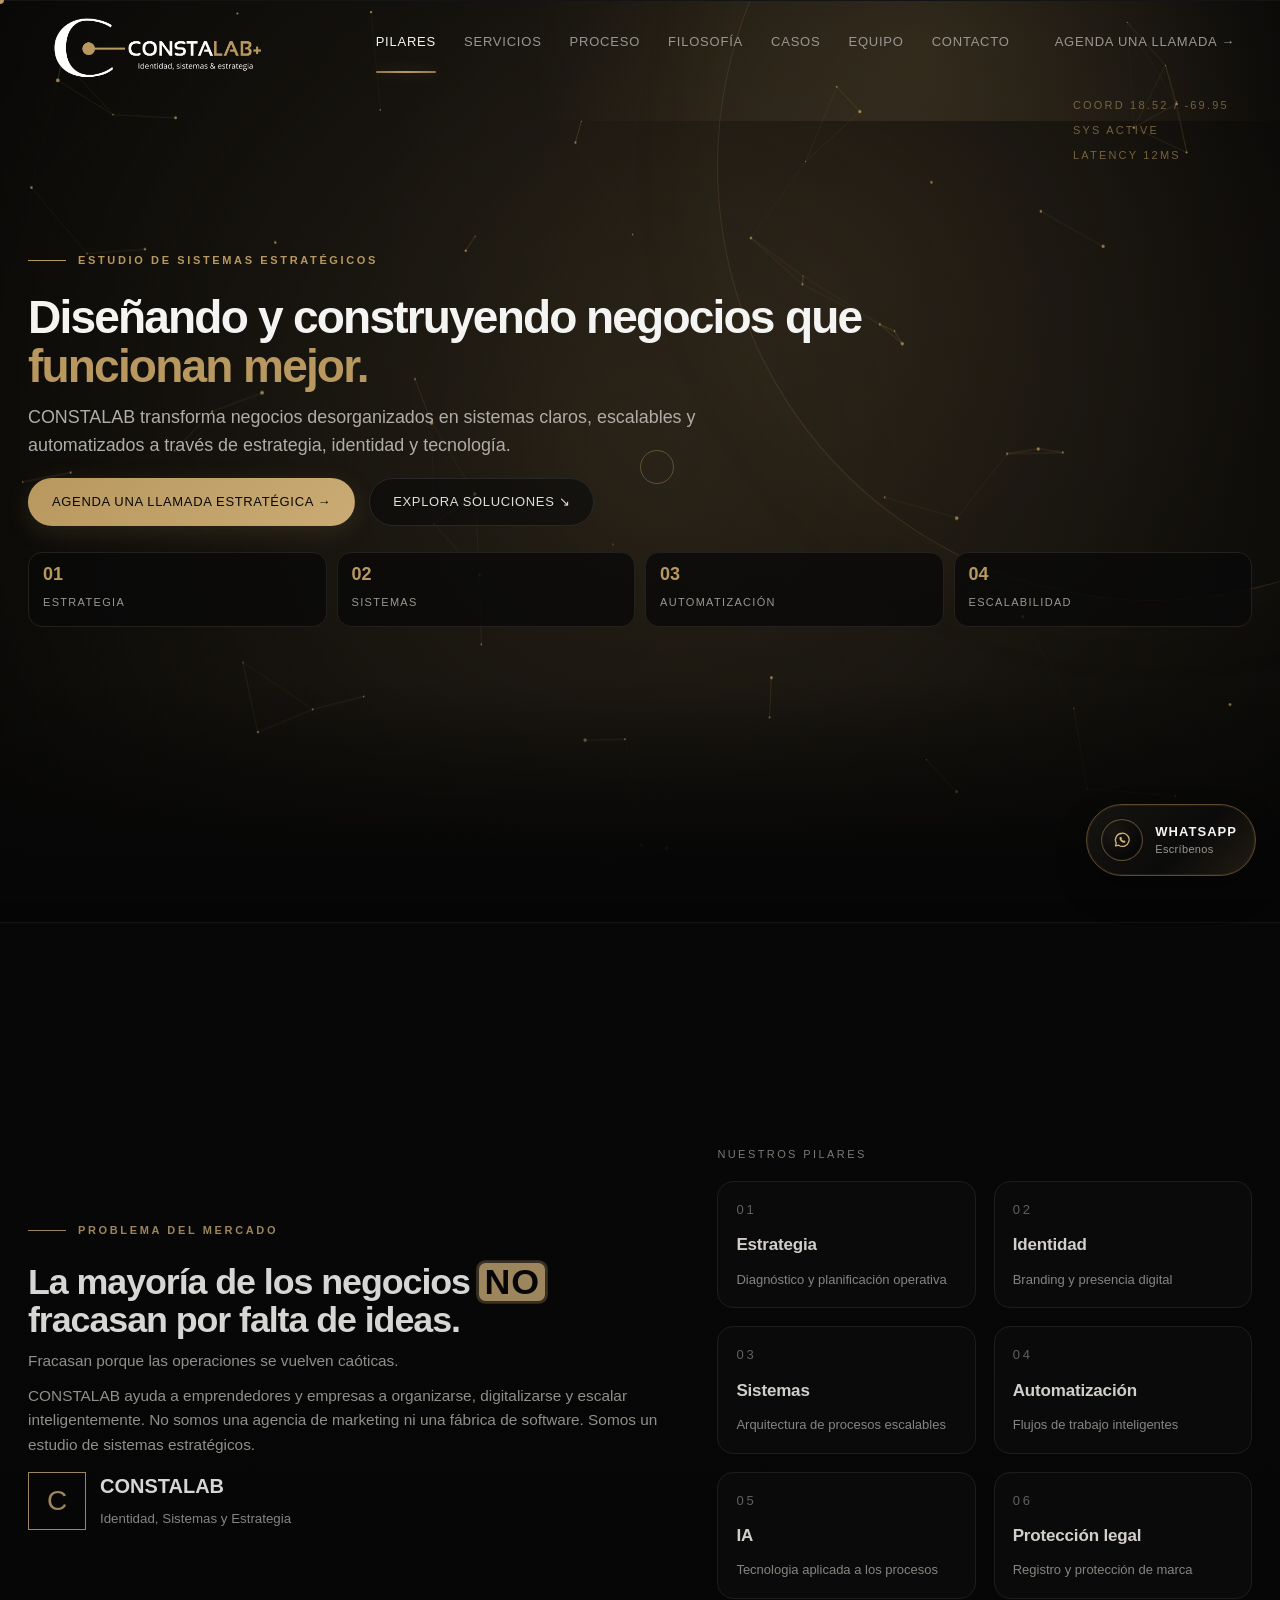
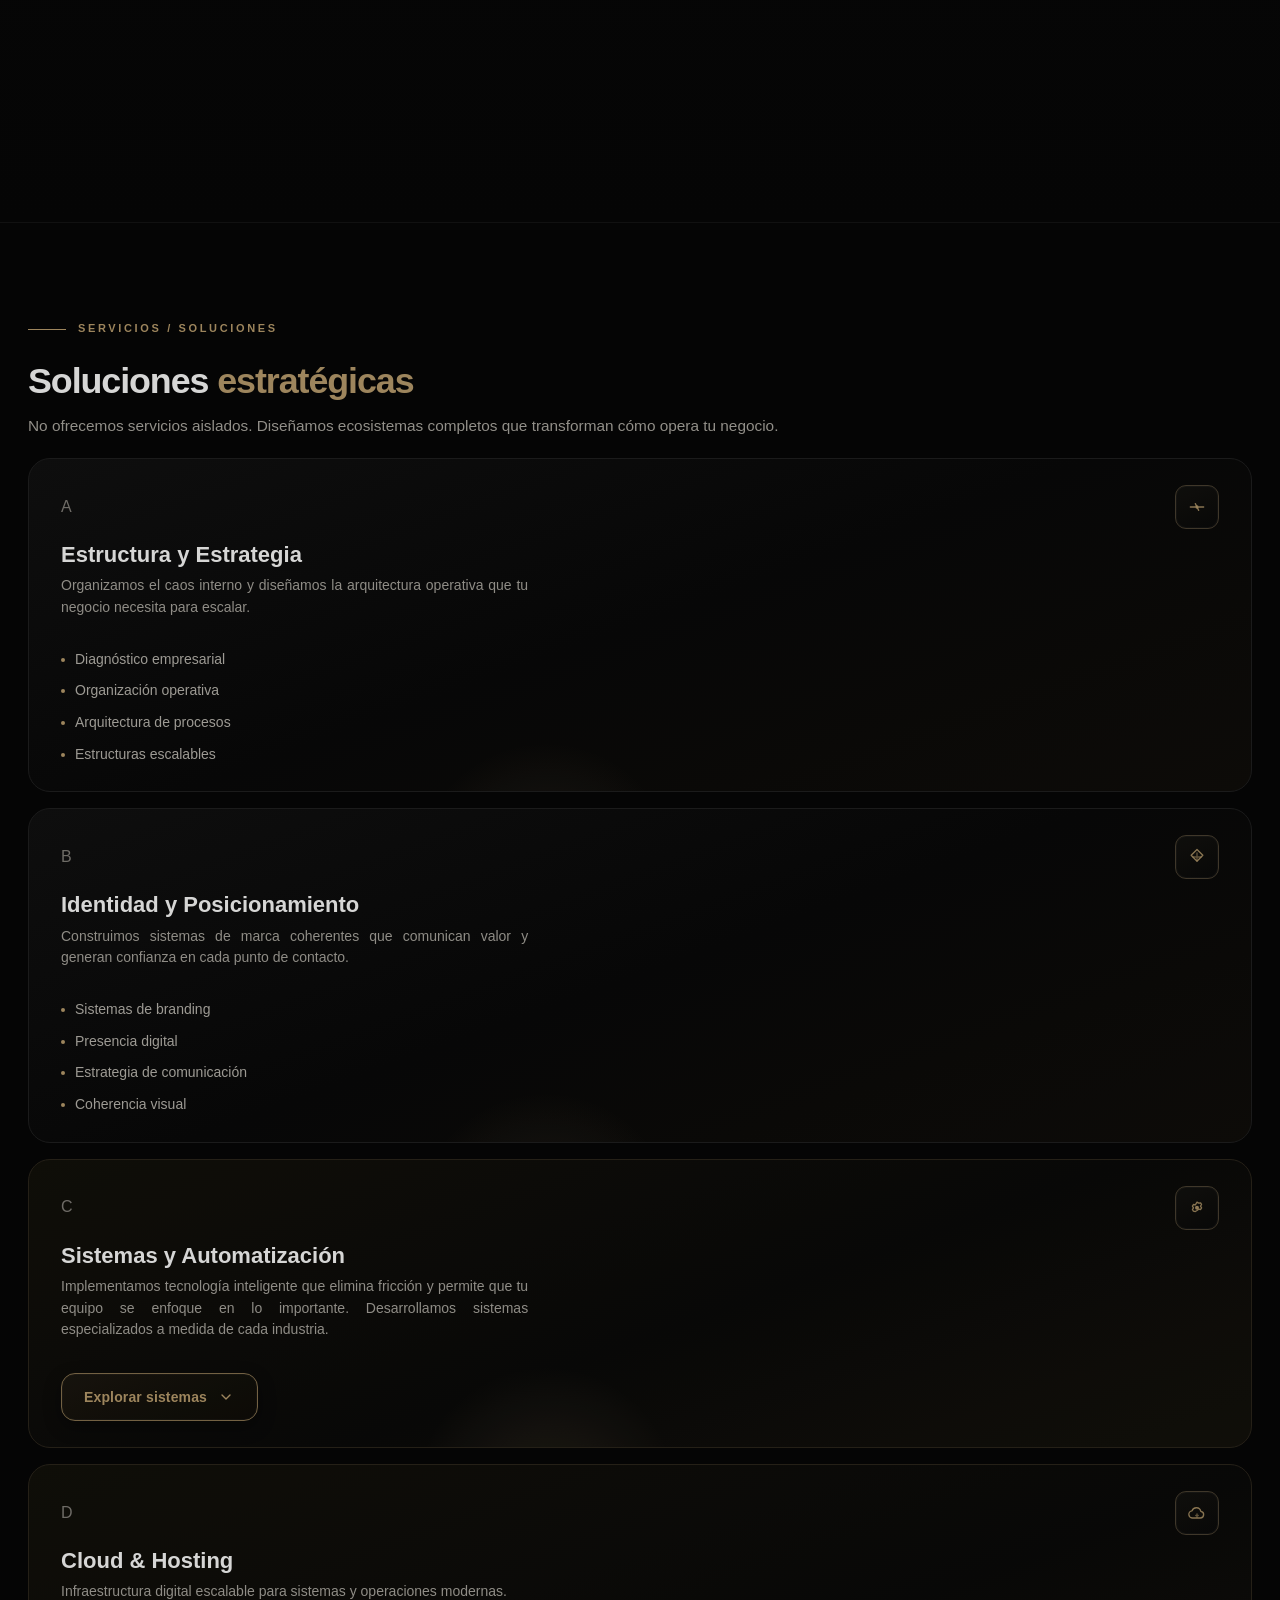
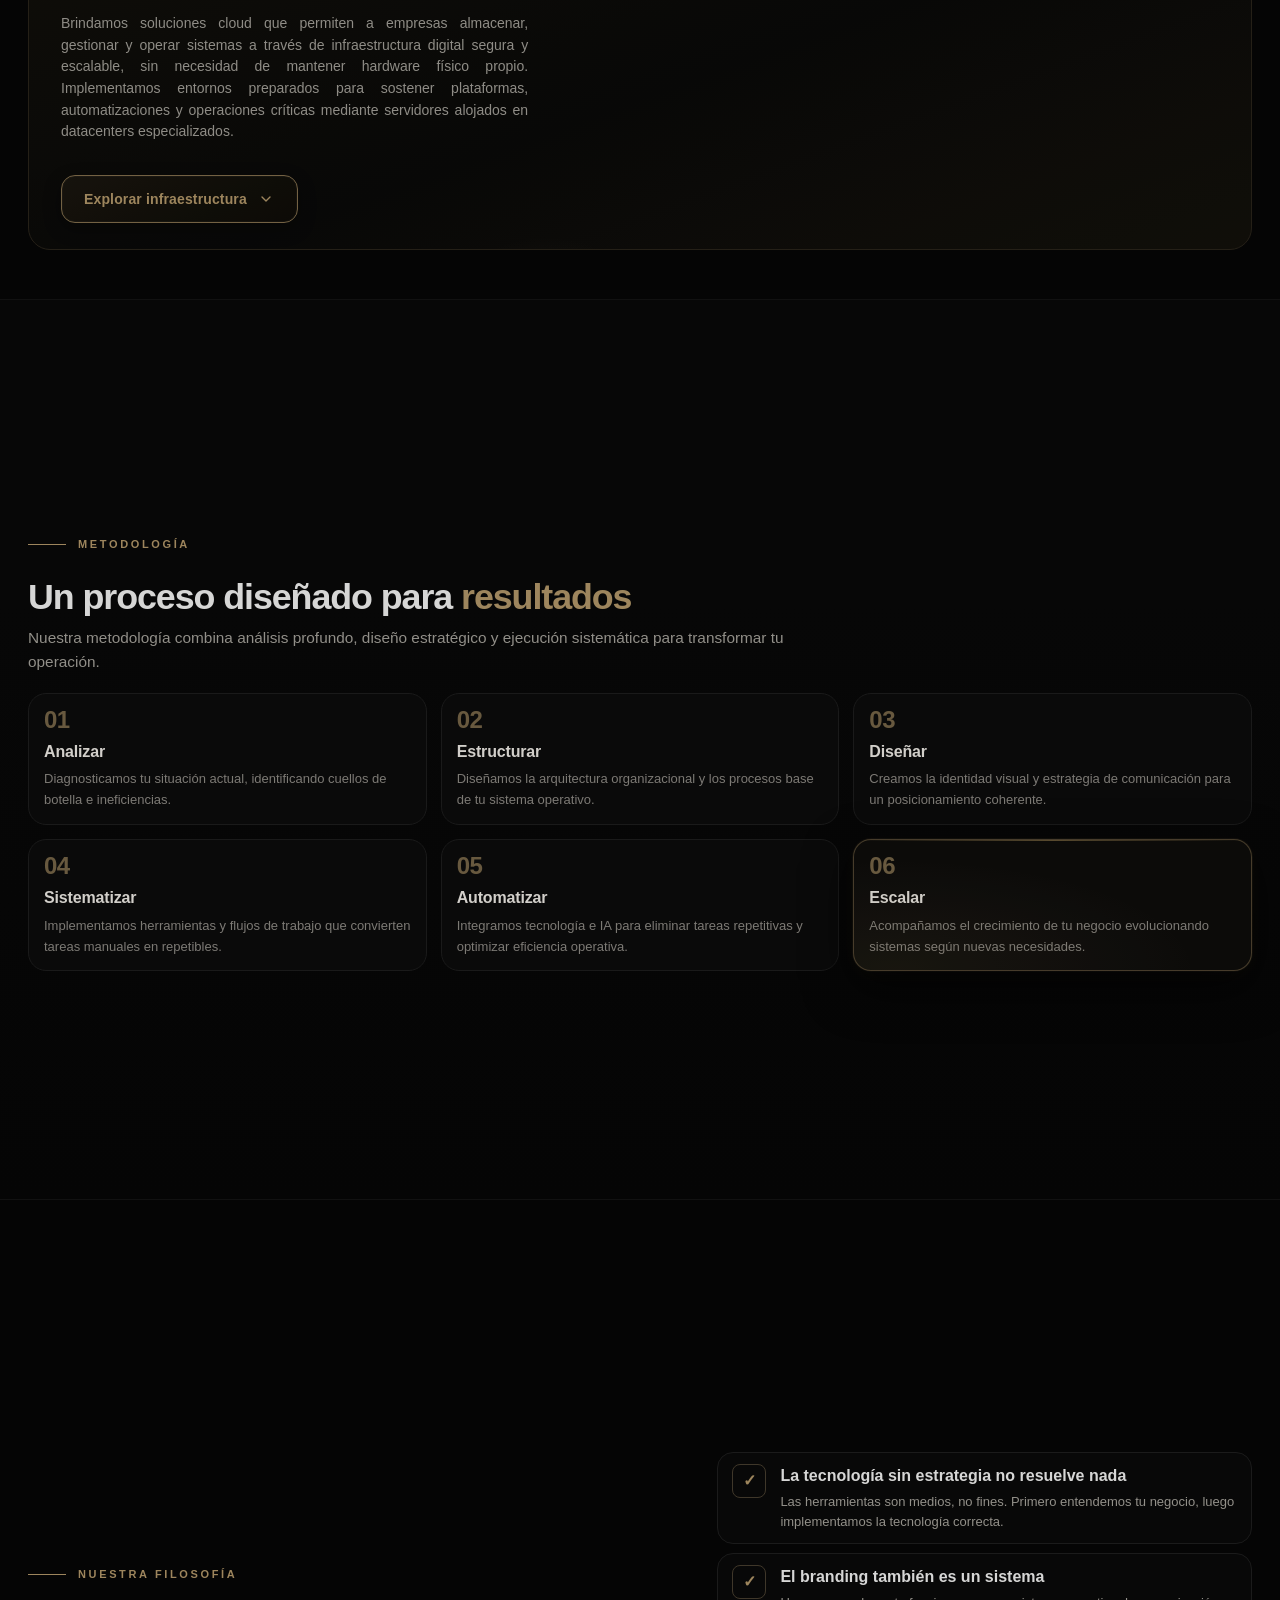
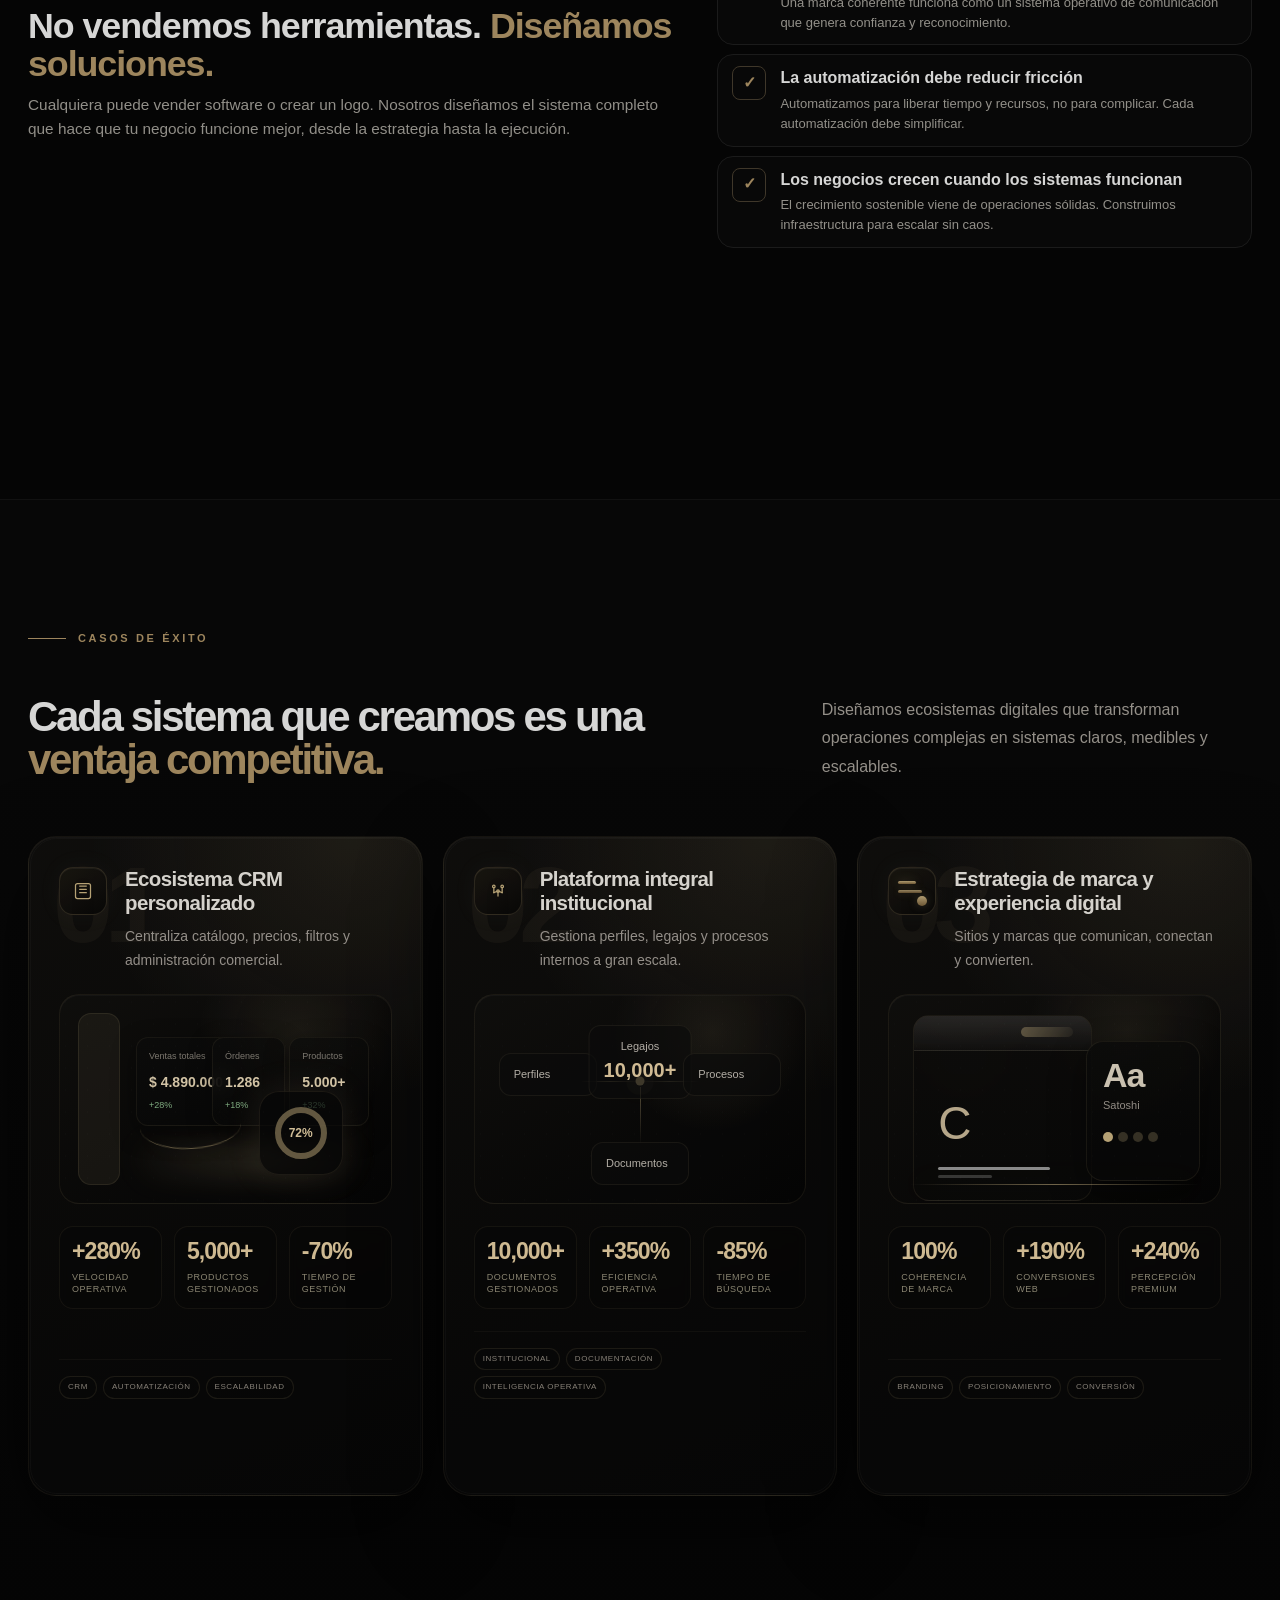
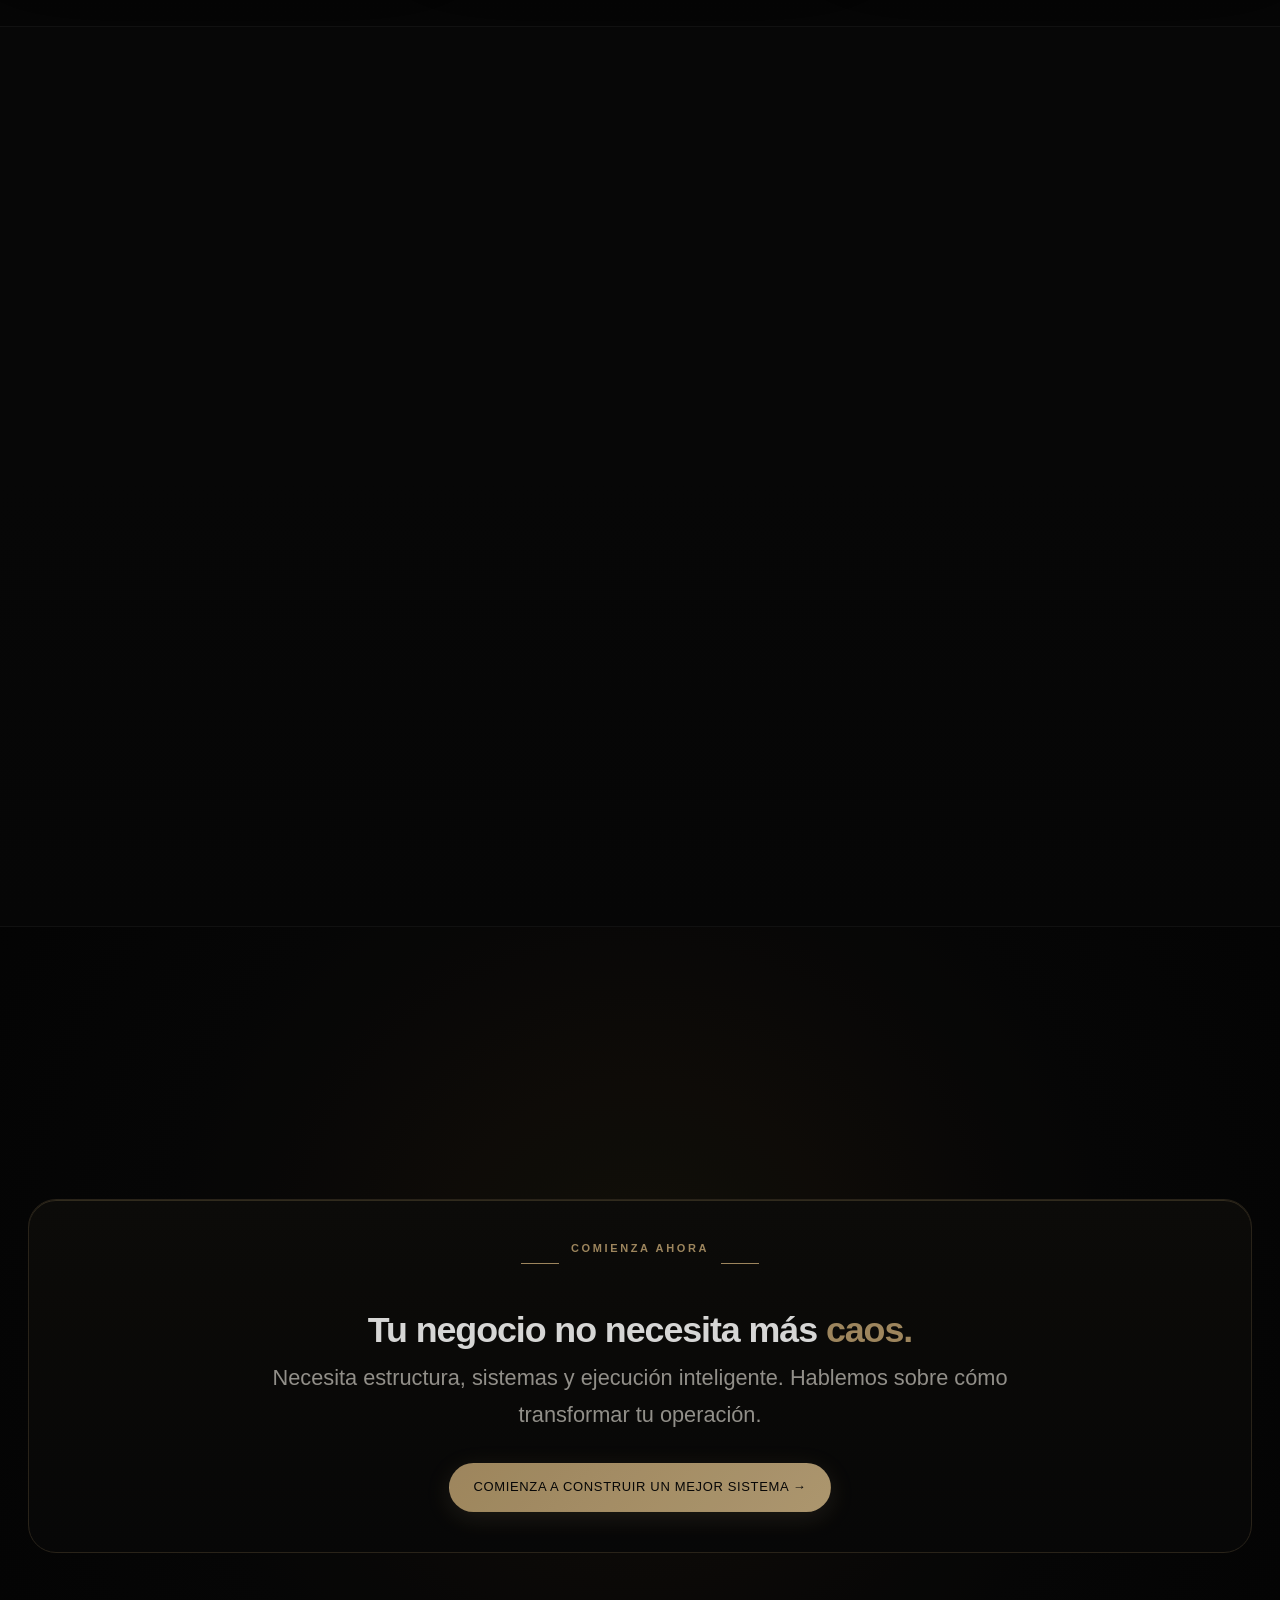
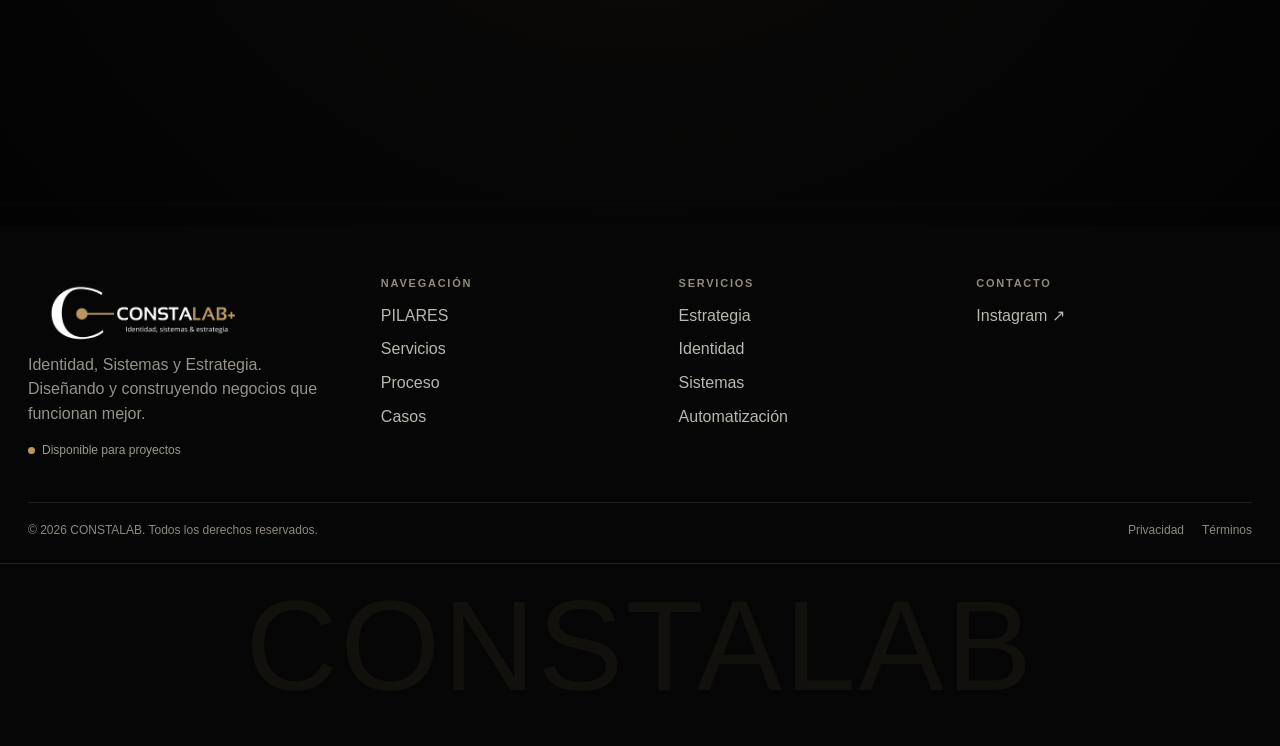
==== commit 4dee65d2: "Servicios y footer: partner Nubecenter, justify, quita card D, CTA WhatsApp, footer Instagram - Text" ====
--- a/index.html
+++ b/index.html
@@ -264,44 +264,22 @@
                       <h4>N360</h4>
                       <p class="service-mini-sub">Sistema integral de gestión empresarial.</p>
                       <p>Software diseñado para centralizar operaciones, procesos y administración interna en un único ecosistema digital. Permite optimizar flujos operativos, organizar información crítica y adaptar módulos según las necesidades de cada empresa.</p>
+                      <span class="partner-badge"><span>By</span><img src="assets/nubecenter-logo.png" alt="Nubecenter" /></span>
                     </article>
                     <article class="service-mini">
                       <h4>Emergente</h4>
                       <p class="service-mini-sub">Gestión inteligente para emergencias en salud.</p>
                       <p>Plataforma especializada para instituciones y servicios médicos orientados a emergencias. Integra gestión de pacientes, triage, profesionales, turnos y administración operativa dentro de una estructura centralizada y eficiente.</p>
+                      <span class="partner-badge"><span>By</span><img src="assets/nubecenter-logo.png" alt="Nubecenter" /></span>
                     </article>
                     <article class="service-mini">
                       <h4>Selex</h4>
                       <p class="service-mini-sub">Gestión y análisis de expedientes electrónicos.</p>
                       <p>Sistema orientado a organismos públicos, entes autárquicos e instituciones que administran expedientes, actuaciones y documentación digital. Permite organizar, analizar y optimizar procesos documentales complejos dentro de estructuras institucionales.</p>
+                      <span class="partner-badge"><span>By</span><img src="assets/nubecenter-logo.png" alt="Nubecenter" /></span>
                     </article>
                   </div>
                 </div>
-              </div>
-            </article>
-
-            <article class="service-panel reveal delay-3">
-              <div class="service-body">
-                <div class="service-lead">
-                  <div class="service-top">
-                    <span>D</span>
-                    <div class="service-icon" aria-hidden="true">
-                      <svg viewBox="0 0 24 24" fill="none">
-                        <path d="M7 17L17 7" />
-                        <path d="M10 7h7v7" class="sub" />
-                        <circle cx="7" cy="17" r="1.5" class="dot" />
-                      </svg>
-                    </div>
-                  </div>
-                  <h3>Crecimiento y Escalabilidad</h3>
-                  <p>Acompañamos la evolución de tu negocio con sistemas que crecen contigo y estrategia continua.</p>
-                </div>
-                <ul>
-                  <li>Optimización continua</li>
-                  <li>Sistemas a largo plazo</li>
-                  <li>Evolución operativa</li>
-                  <li>Soporte estratégico</li>
-                </ul>
               </div>
             </article>
 
@@ -309,7 +287,7 @@
               <div class="service-cat-head">
                 <div class="service-lead">
                   <div class="service-top">
-                    <span>E</span>
+                    <span>D</span>
                     <div class="service-icon" aria-hidden="true">
                       <svg viewBox="0 0 24 24" fill="none">
                         <path d="M7 18h9a4 4 0 0 0 .6-7.95A5.5 5.5 0 0 0 6 9.5 3.5 3.5 0 0 0 7 18z" />
@@ -338,7 +316,10 @@
 
               <div class="service-expand" id="expand-cloud">
                 <div class="service-expand-inner">
-                  <p class="service-sub-label">Hosting &amp; Dominios</p>
+                  <div class="service-sub-head">
+                    <p class="service-sub-label">Hosting &amp; Dominios</p>
+                    <span class="partner-badge"><span>By</span><img src="assets/nubecenter-logo.png" alt="Nubecenter" /></span>
+                  </div>
                   <div class="service-subblock">
                     <p>Gestionamos hostings profesionales y dominios orientados a plataformas empresariales, sistemas internos y ecosistemas digitales de alta demanda. Nos encargamos de la operación técnica de punta a punta:</p>
                     <ul class="service-subblock-list">
@@ -733,9 +714,10 @@
           <p>
             Necesita estructura, sistemas y ejecución inteligente. Hablemos sobre cómo transformar tu operación.
           </p>
-          <a class="btn btn-primary magnetic" href="mailto:hola@constalab.com">Comienza a construir un mejor sistema →</a>
-
-          <div class="trusted">
+          <a class="btn btn-primary magnetic" href="https://wa.me/5493834625681?text=Hola%2C%20quiero%20construir%20un%20mejor%20sistema%20con%20CONSTALAB" target="_blank" rel="noopener noreferrer">Comienza a construir un mejor sistema →</a>
+
+          <!-- Oculta temporalmente a pedido del cliente; no eliminar. -->
+          <div class="trusted" style="display: none">
             <small>Empresas que confían en nuestros sistemas</small>
             <div class="trusted-bars"><span></span><span></span><span></span><span></span><span></span></div>
           </div>
@@ -774,9 +756,7 @@
 
         <div>
           <h4>Contacto</h4>
-          <a href="mailto:hola@constalab.com">hola@constalab.com</a>
-          <a href="#">LinkedIn ↗</a>
-          <a href="#">Instagram ↗</a>
+          <a href="https://www.instagram.com/constalab/" target="_blank" rel="noopener noreferrer">Instagram ↗</a>
         </div>
       </div>
 
--- a/landing.css
+++ b/landing.css
@@ -1098,6 +1098,25 @@
 .service-lead p {
   margin-bottom: 0;
   max-width: 60ch;
+  text-align: justify;
+}
+
+/* Leyenda de partner tecnológico (Nubecenter). */
+.partner-badge {
+  display: inline-flex;
+  align-items: center;
+  gap: 6px;
+  color: #8b8680;
+  font-size: 11px;
+  letter-spacing: 0.04em;
+  white-space: nowrap;
+}
+
+.partner-badge img {
+  height: 15px;
+  width: auto;
+  display: block;
+  opacity: 0.92;
 }
 
 /* ── Tarjetas categoría (Sistemas, Cloud) ── */
@@ -1196,6 +1215,23 @@
   text-transform: uppercase;
 }
 
+/* Fila label + leyenda de partner (Hosting & Dominios): label izq, badge der. */
+.service-sub-head {
+  display: flex;
+  justify-content: space-between;
+  align-items: center;
+  gap: 16px;
+  margin: 26px 0 16px;
+  padding-top: 22px;
+  border-top: 1px solid #221d13;
+}
+
+.service-sub-head .service-sub-label {
+  margin: 0;
+  padding-top: 0;
+  border-top: none;
+}
+
 /* ── Mini-cards de sistemas especializados ── */
 .service-mini-grid {
   display: grid;
@@ -1204,6 +1240,8 @@
 }
 
 .service-mini {
+  display: flex;
+  flex-direction: column;
   border: 1px solid #1f1f1f;
   border-radius: 14px;
   padding: 20px;
@@ -1211,6 +1249,12 @@
   transition: border-color 0.3s var(--spring), transform 0.3s var(--spring), box-shadow 0.3s var(--spring);
 }
 
+.service-mini .partner-badge {
+  margin-top: auto;
+  padding-top: 16px;
+  align-self: flex-end;
+}
+
 .service-mini:hover {
   border-color: #4a3f2c;
   transform: translateY(-3px);
@@ -1235,6 +1279,7 @@
   line-height: 1.5;
   color: #a4a097;
   margin-bottom: 0;
+  text-align: justify;
 }
 
 /* ── Sub-bloque Hosting & Dominios ── */
@@ -1249,6 +1294,7 @@
   color: #a4a097;
   margin-bottom: 16px;
   max-width: 70ch;
+  text-align: justify;
 }
 
 .service-subblock-list {
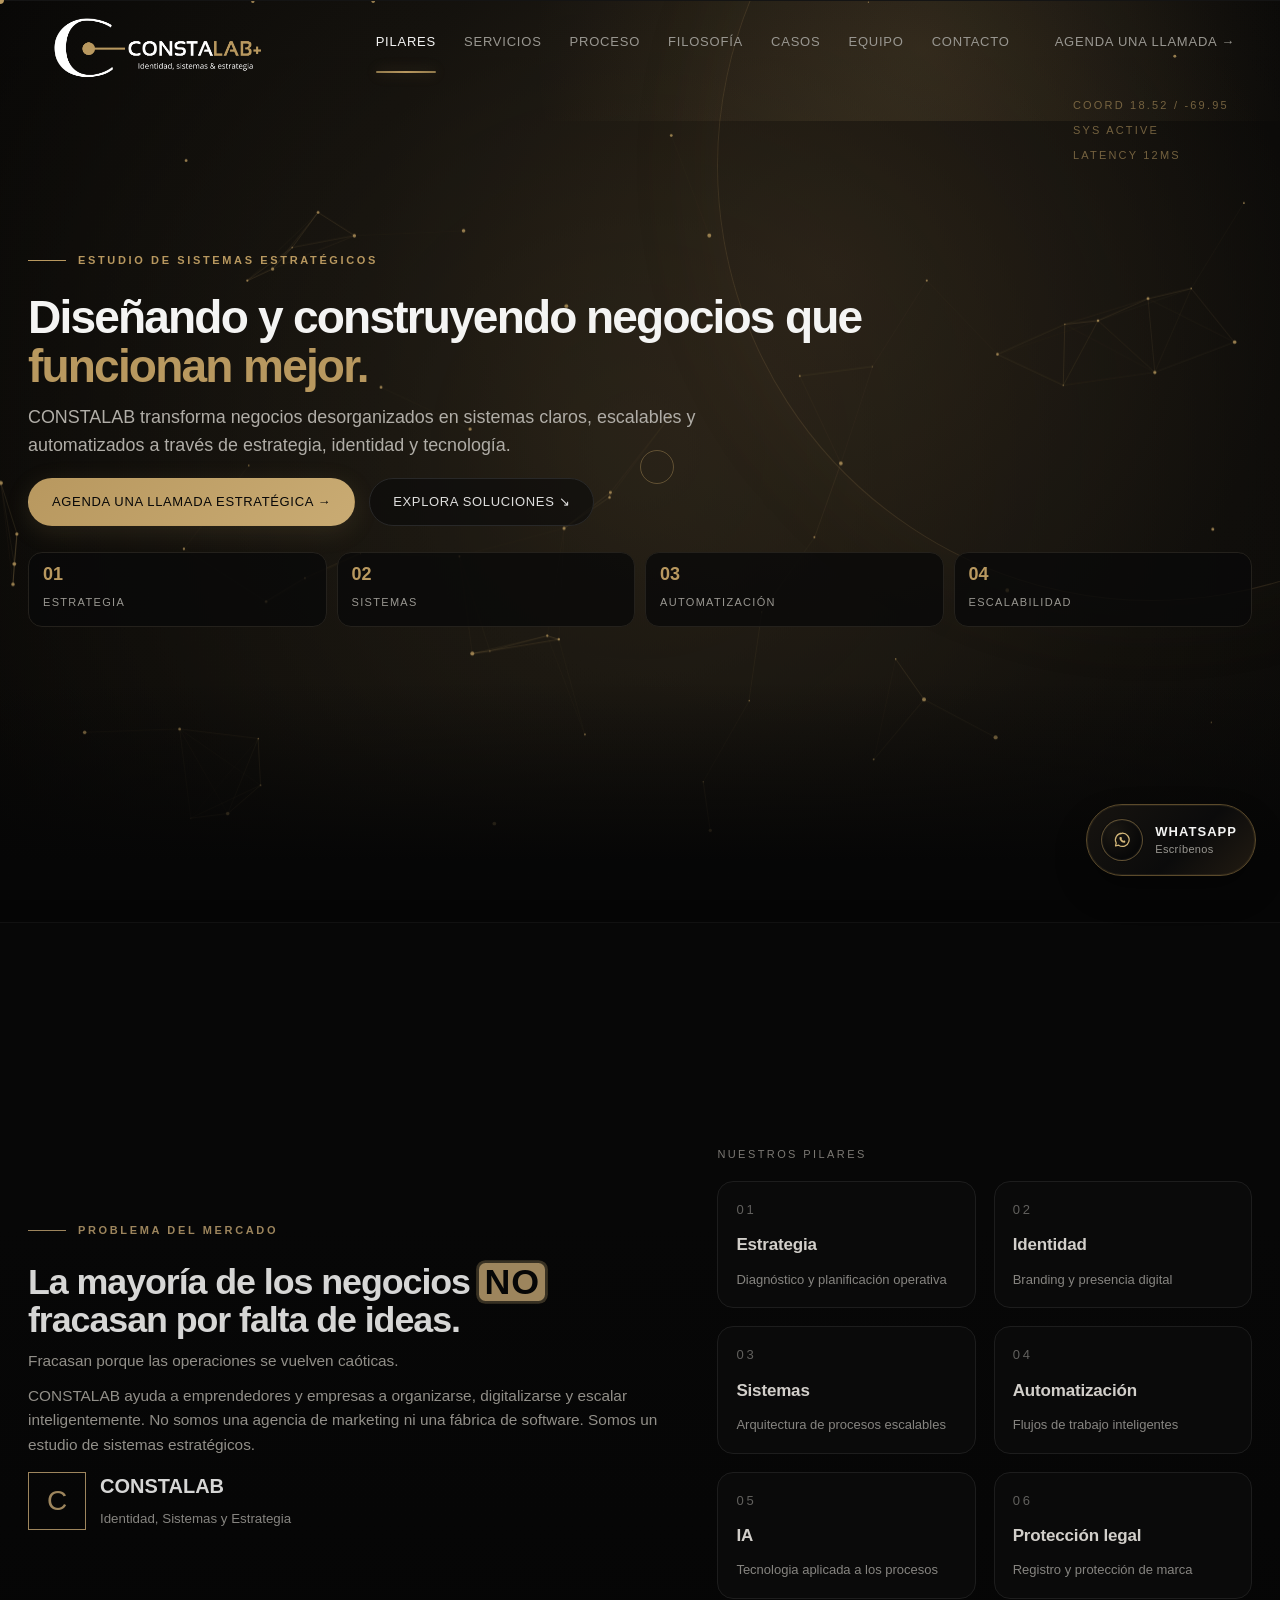
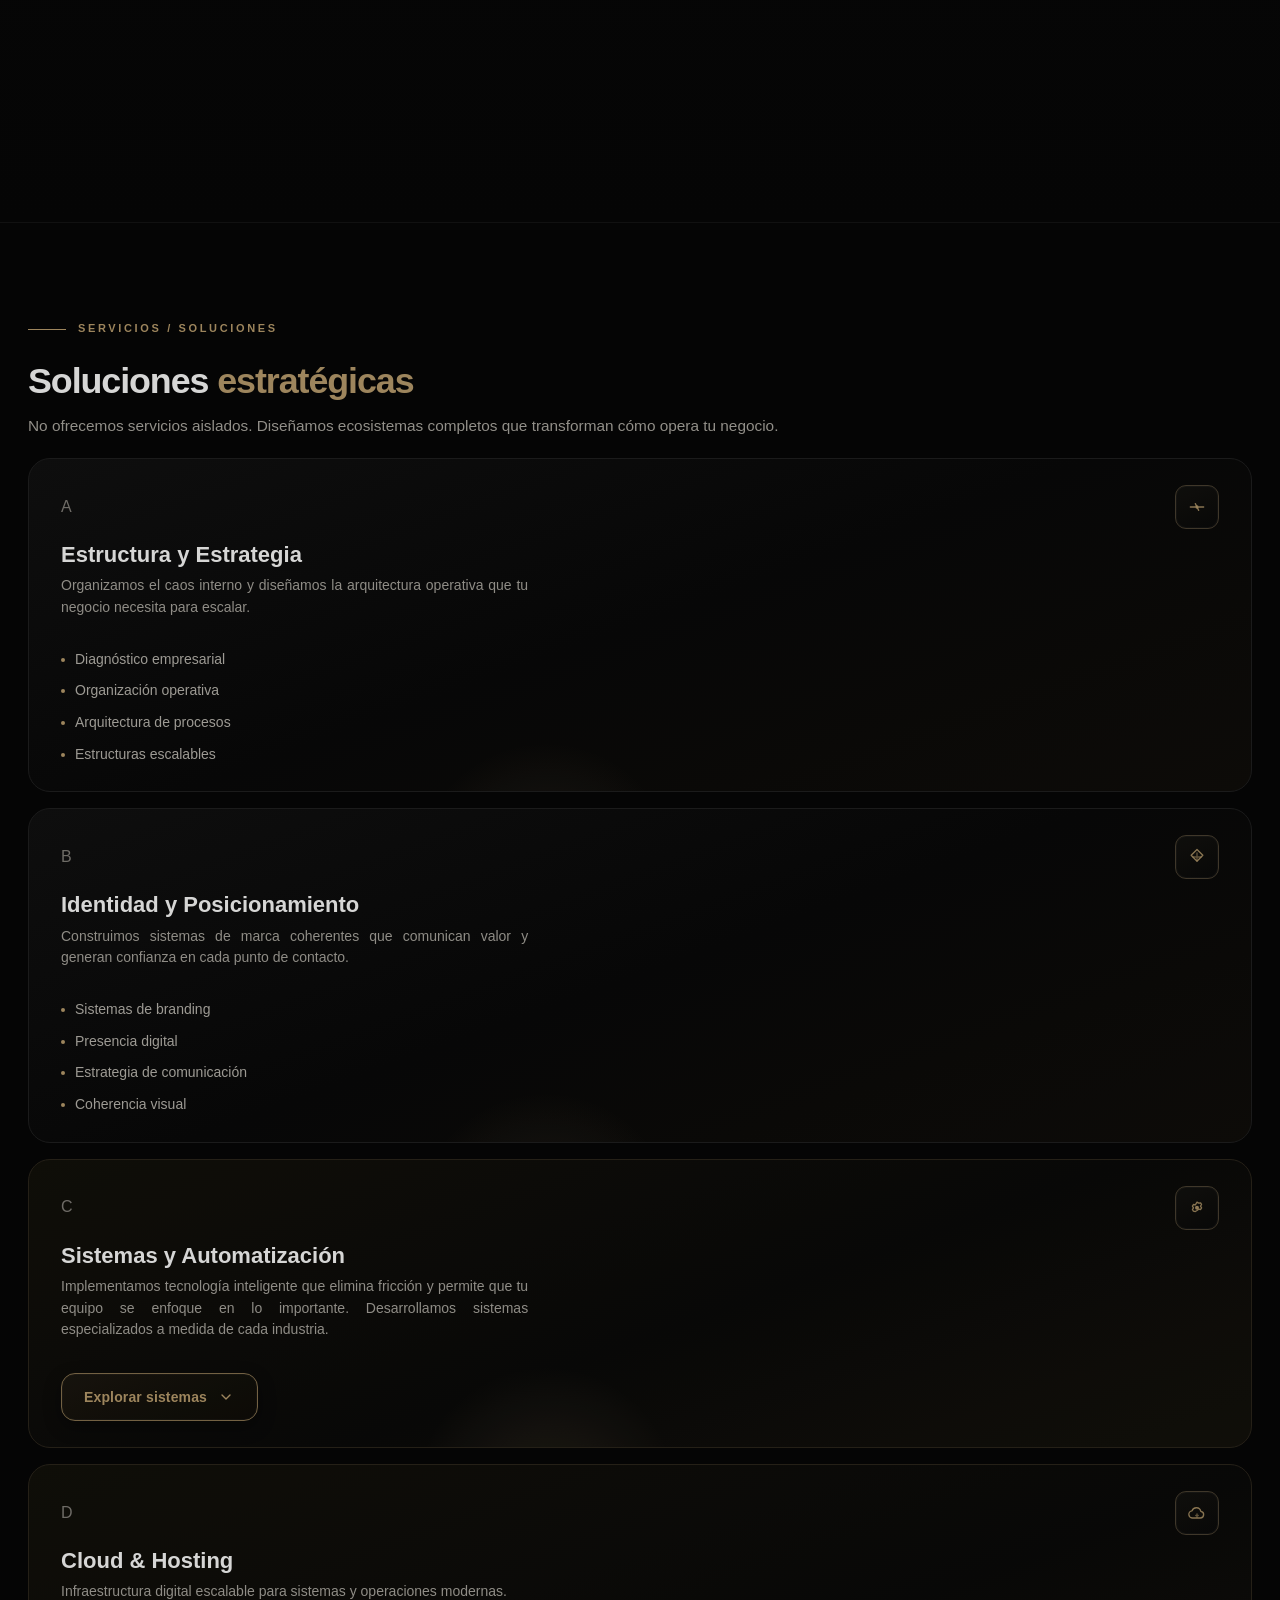
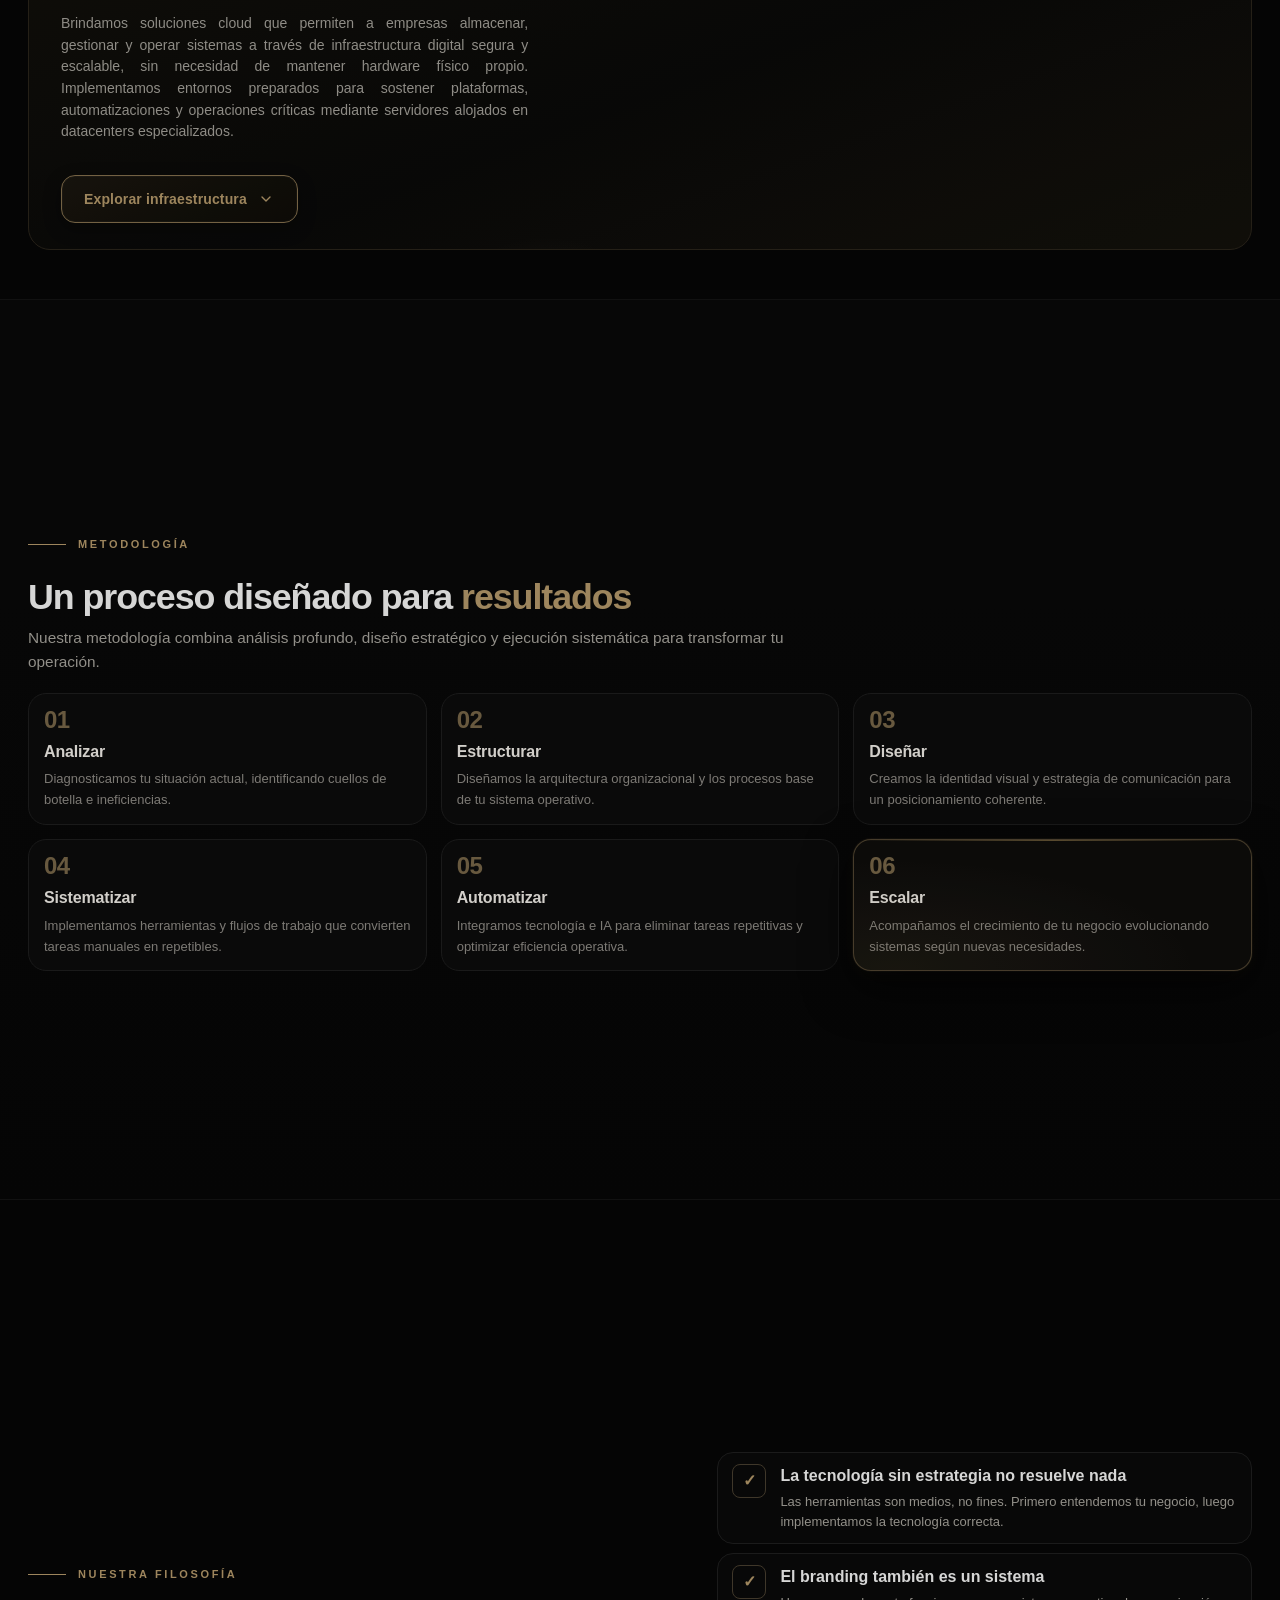
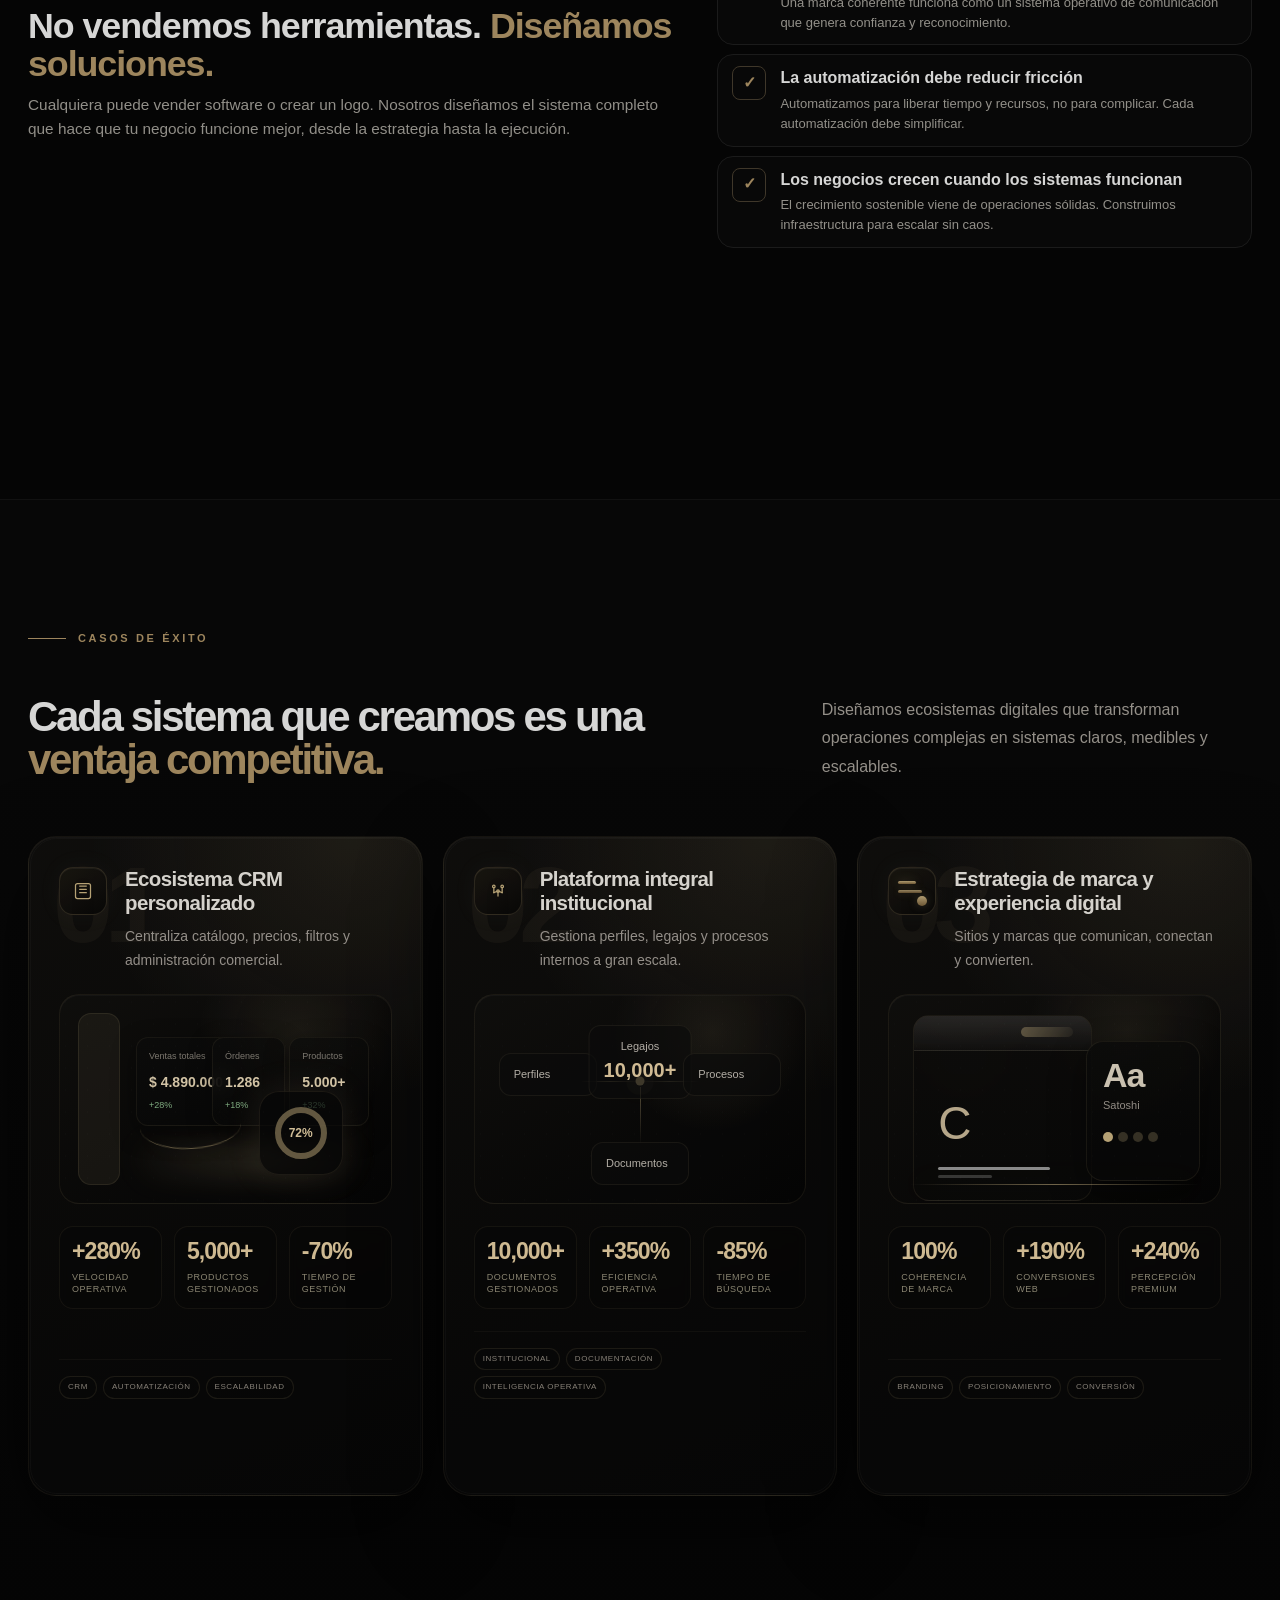
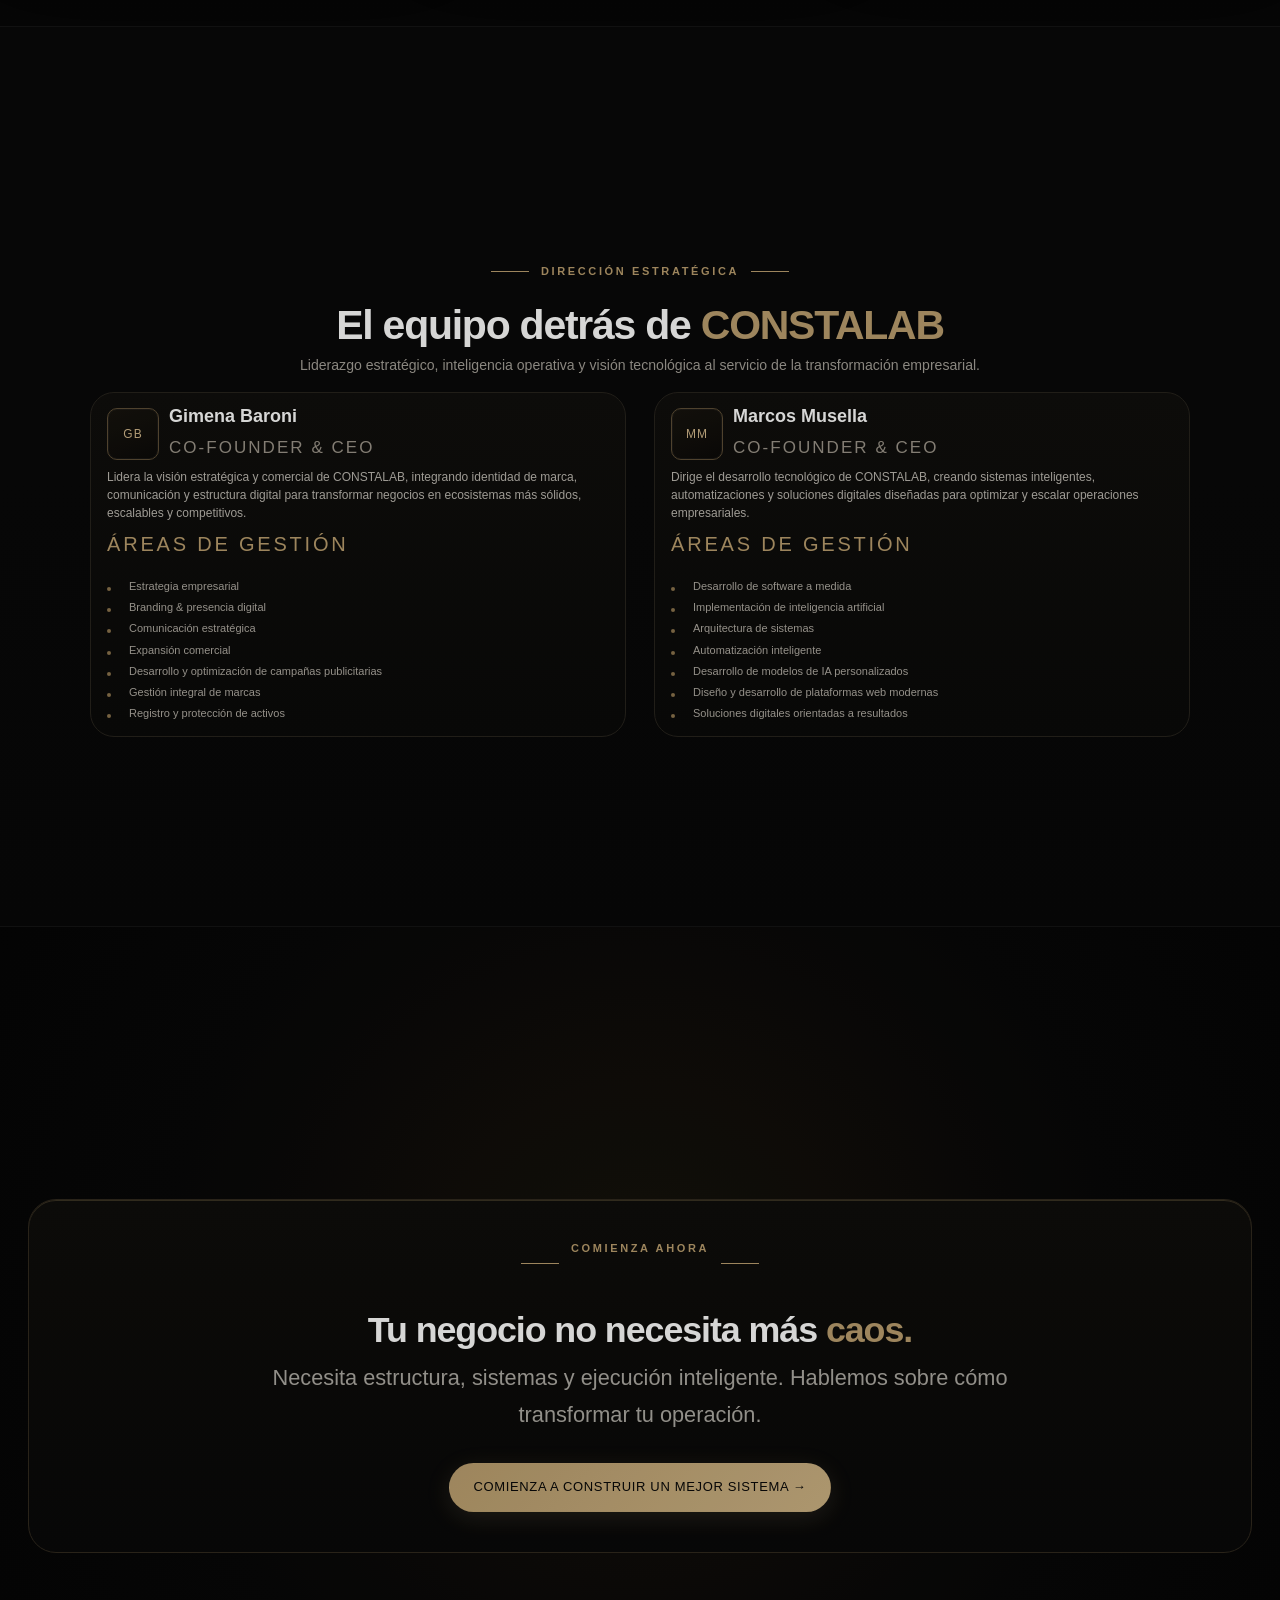
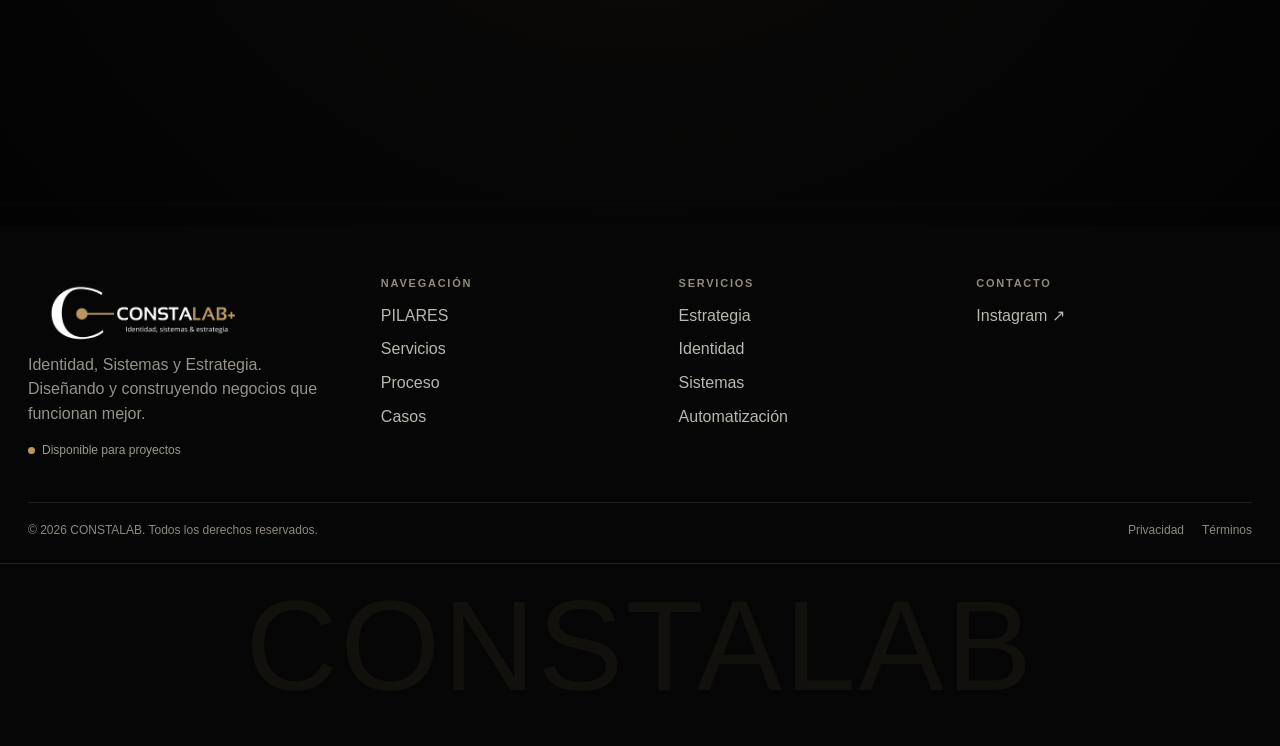
==== commit 98093672: "Landing: cache-busting (?v=2) en CSS y JS para forzar recarga de assets nuevos" ====
--- a/index.html
+++ b/index.html
@@ -9,7 +9,7 @@
       content="Diseñamos y construimos negocios que funcionan mejor. Estrategia, identidad, sistemas y automatización con IA."
     />
     <meta name="theme-color" content="#070707" />
-    <link rel="stylesheet" href="landing.css" />
+    <link rel="stylesheet" href="landing.css?v=2" />
   </head>
   <body>
     <div class="loading-screen" aria-hidden="true">
@@ -768,6 +768,6 @@
       <div class="footer-wordmark">CONSTALAB</div>
     </footer>
 
-    <script src="landing.js"></script>
+    <script src="landing.js?v=2"></script>
   </body>
 </html>
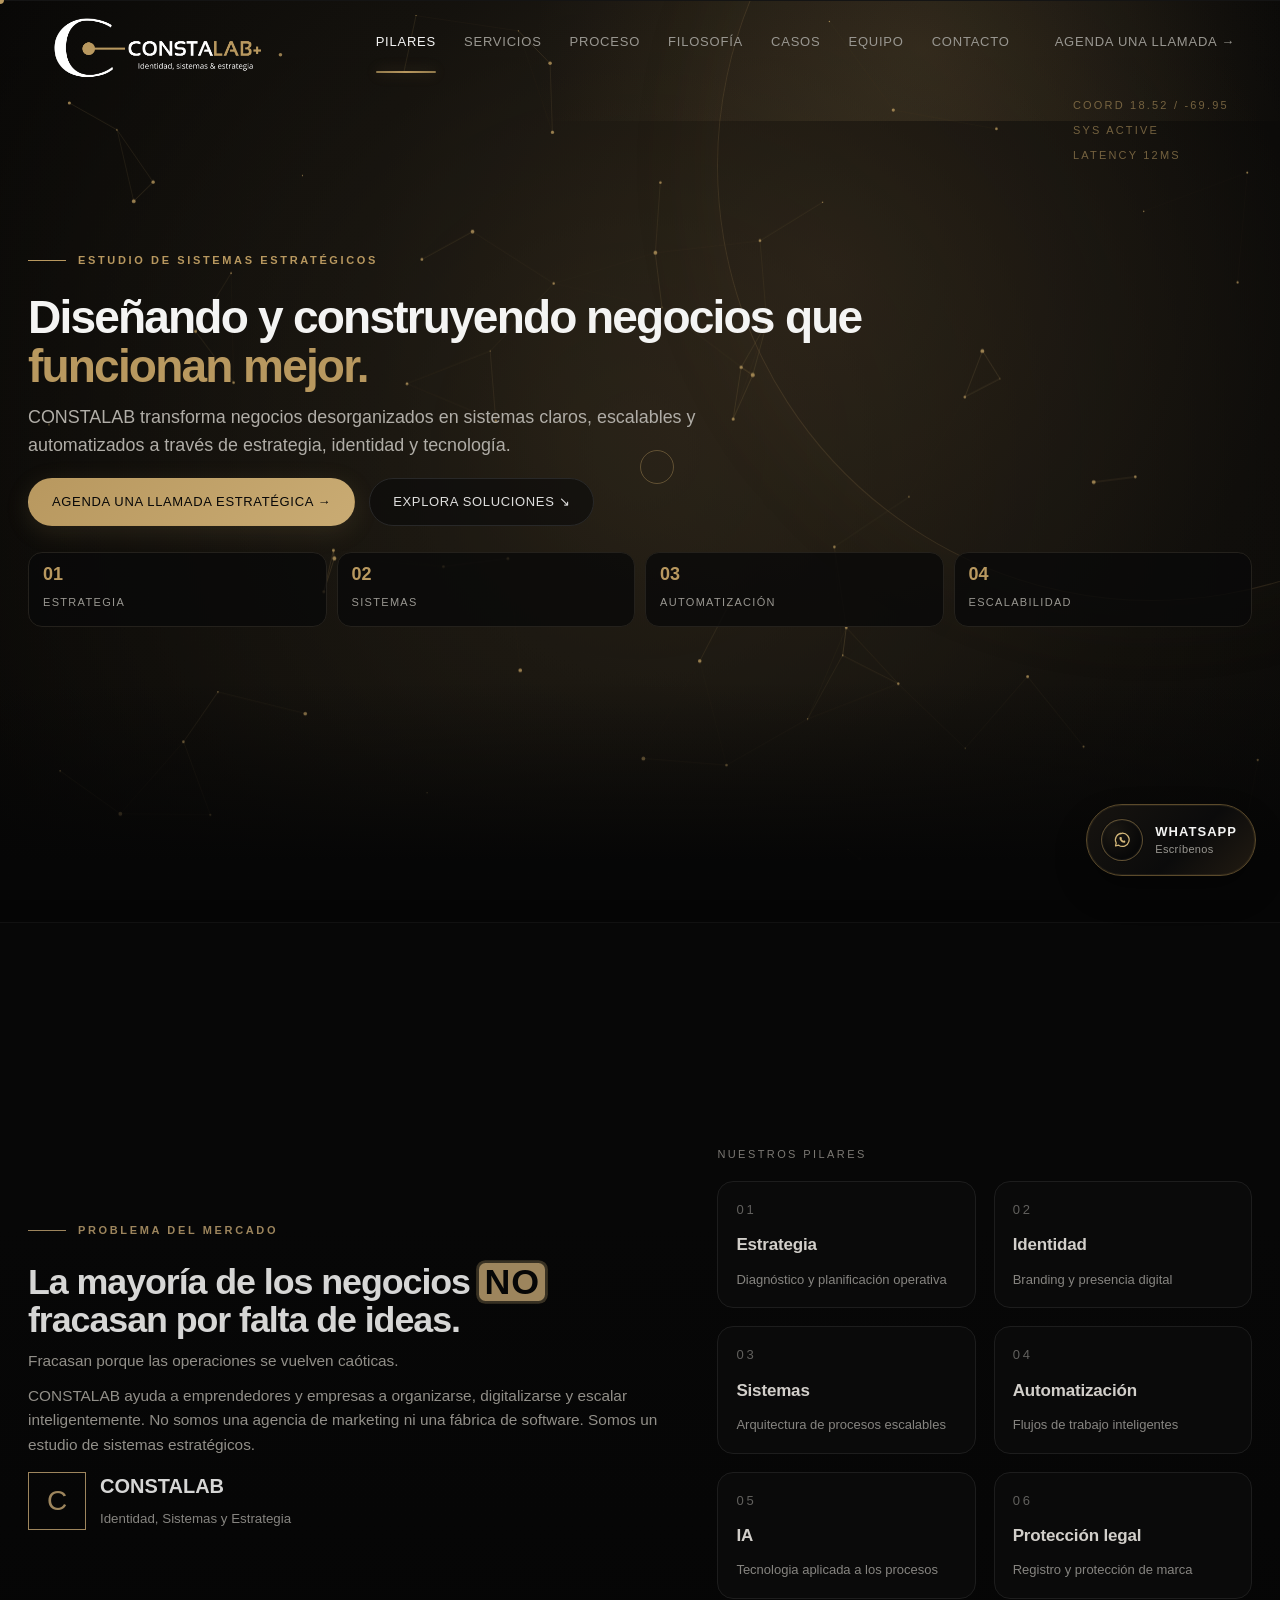
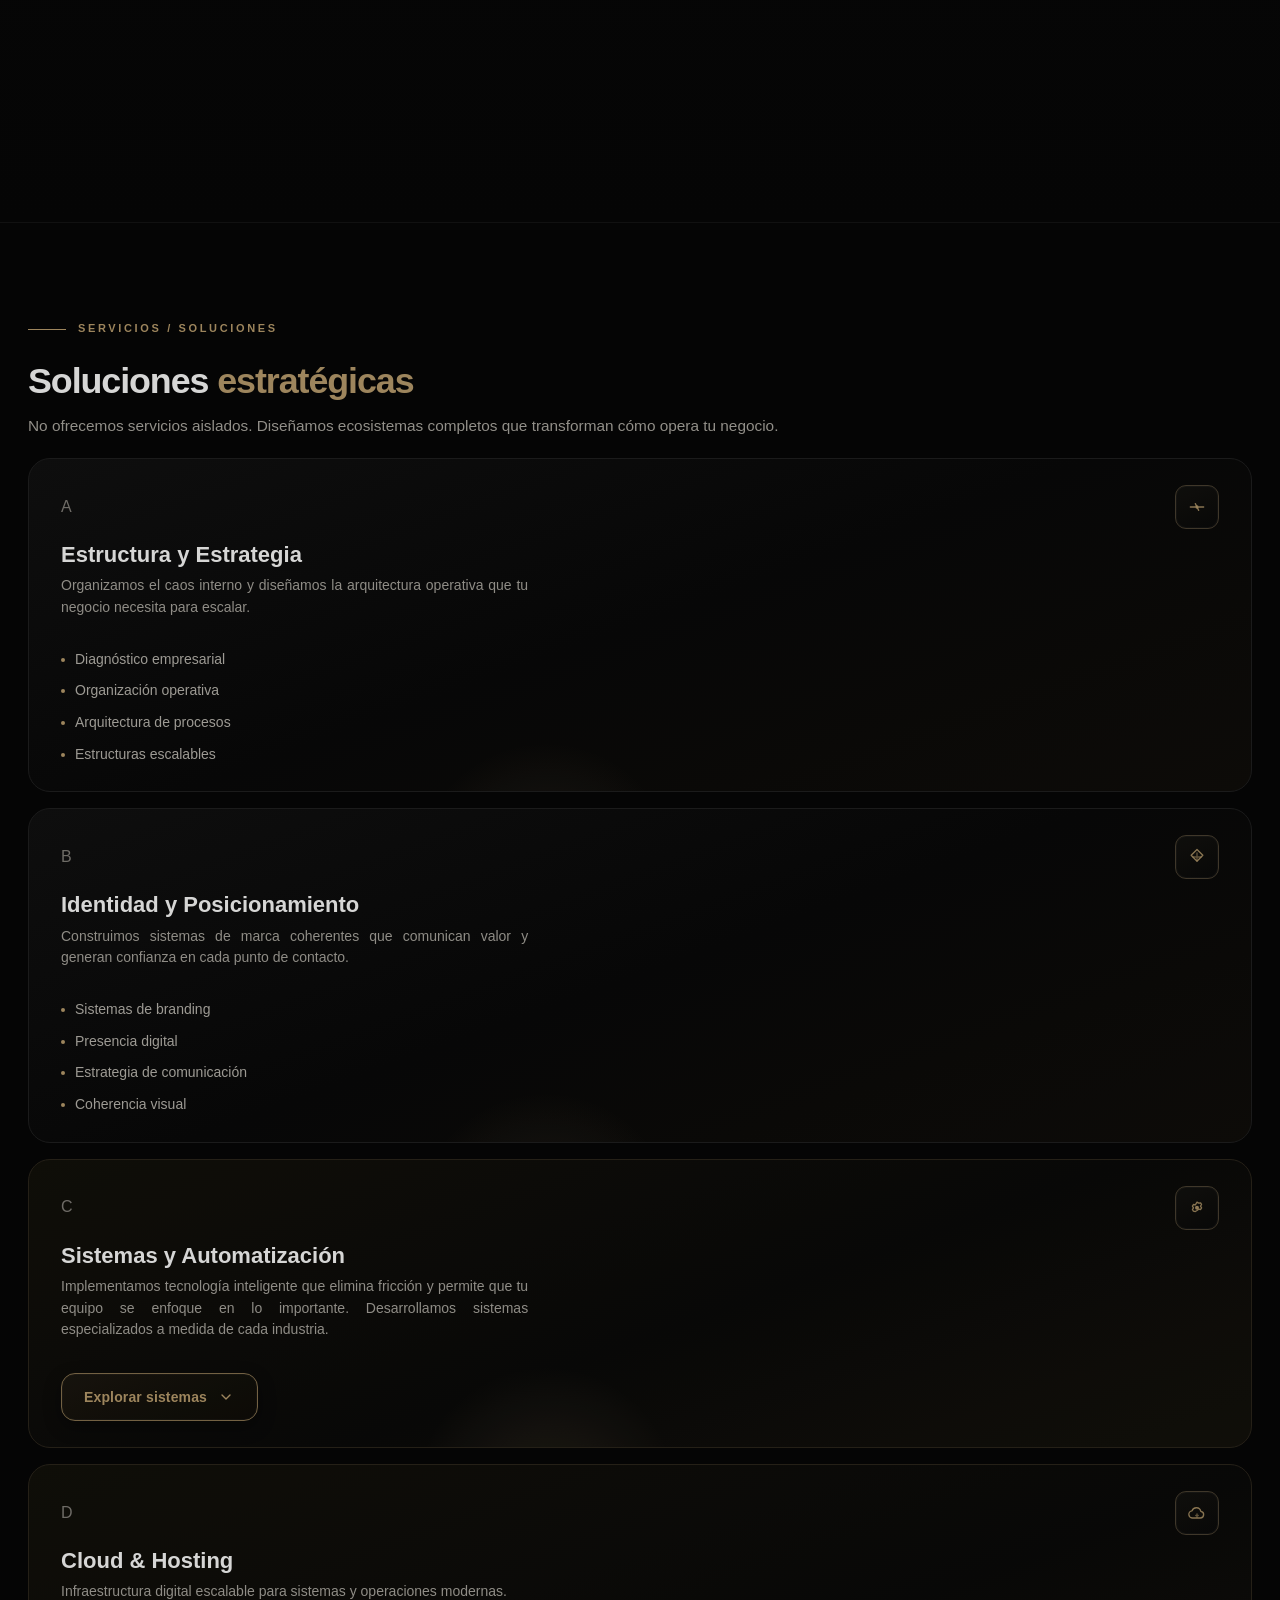
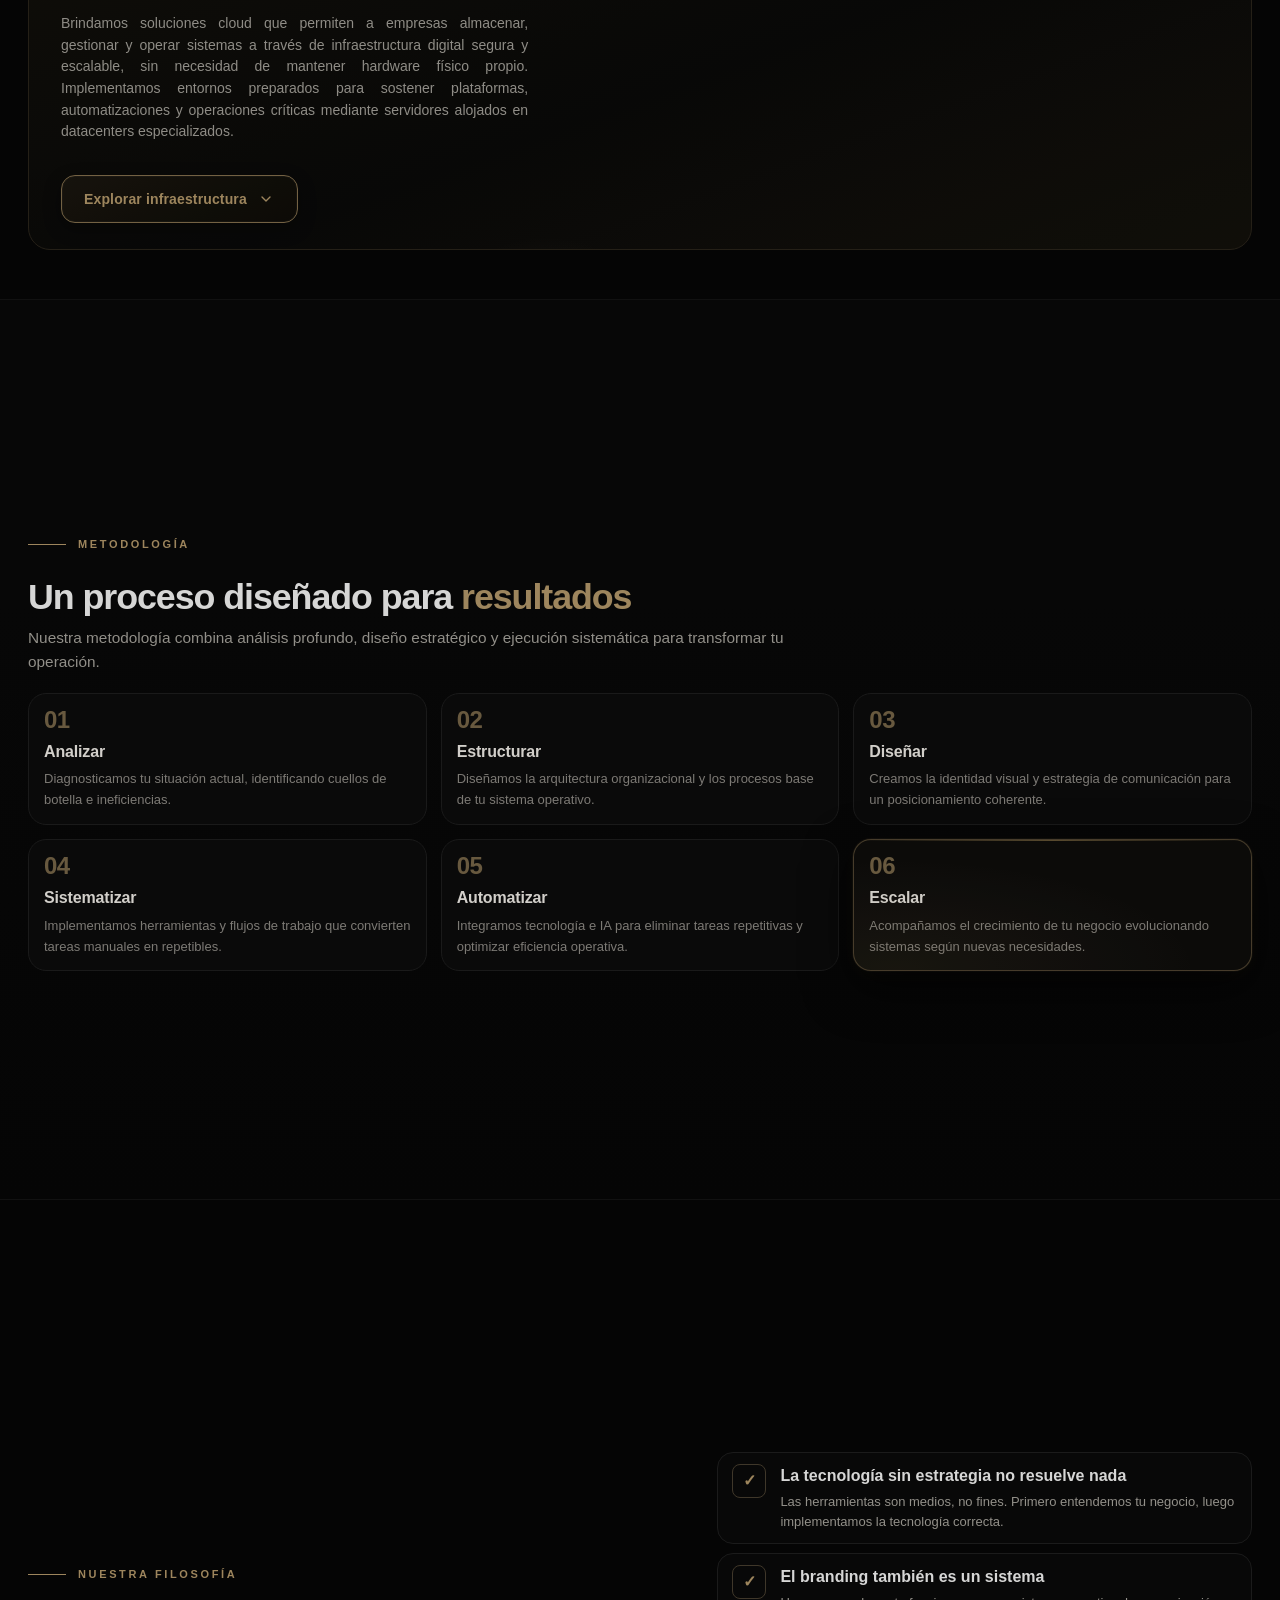
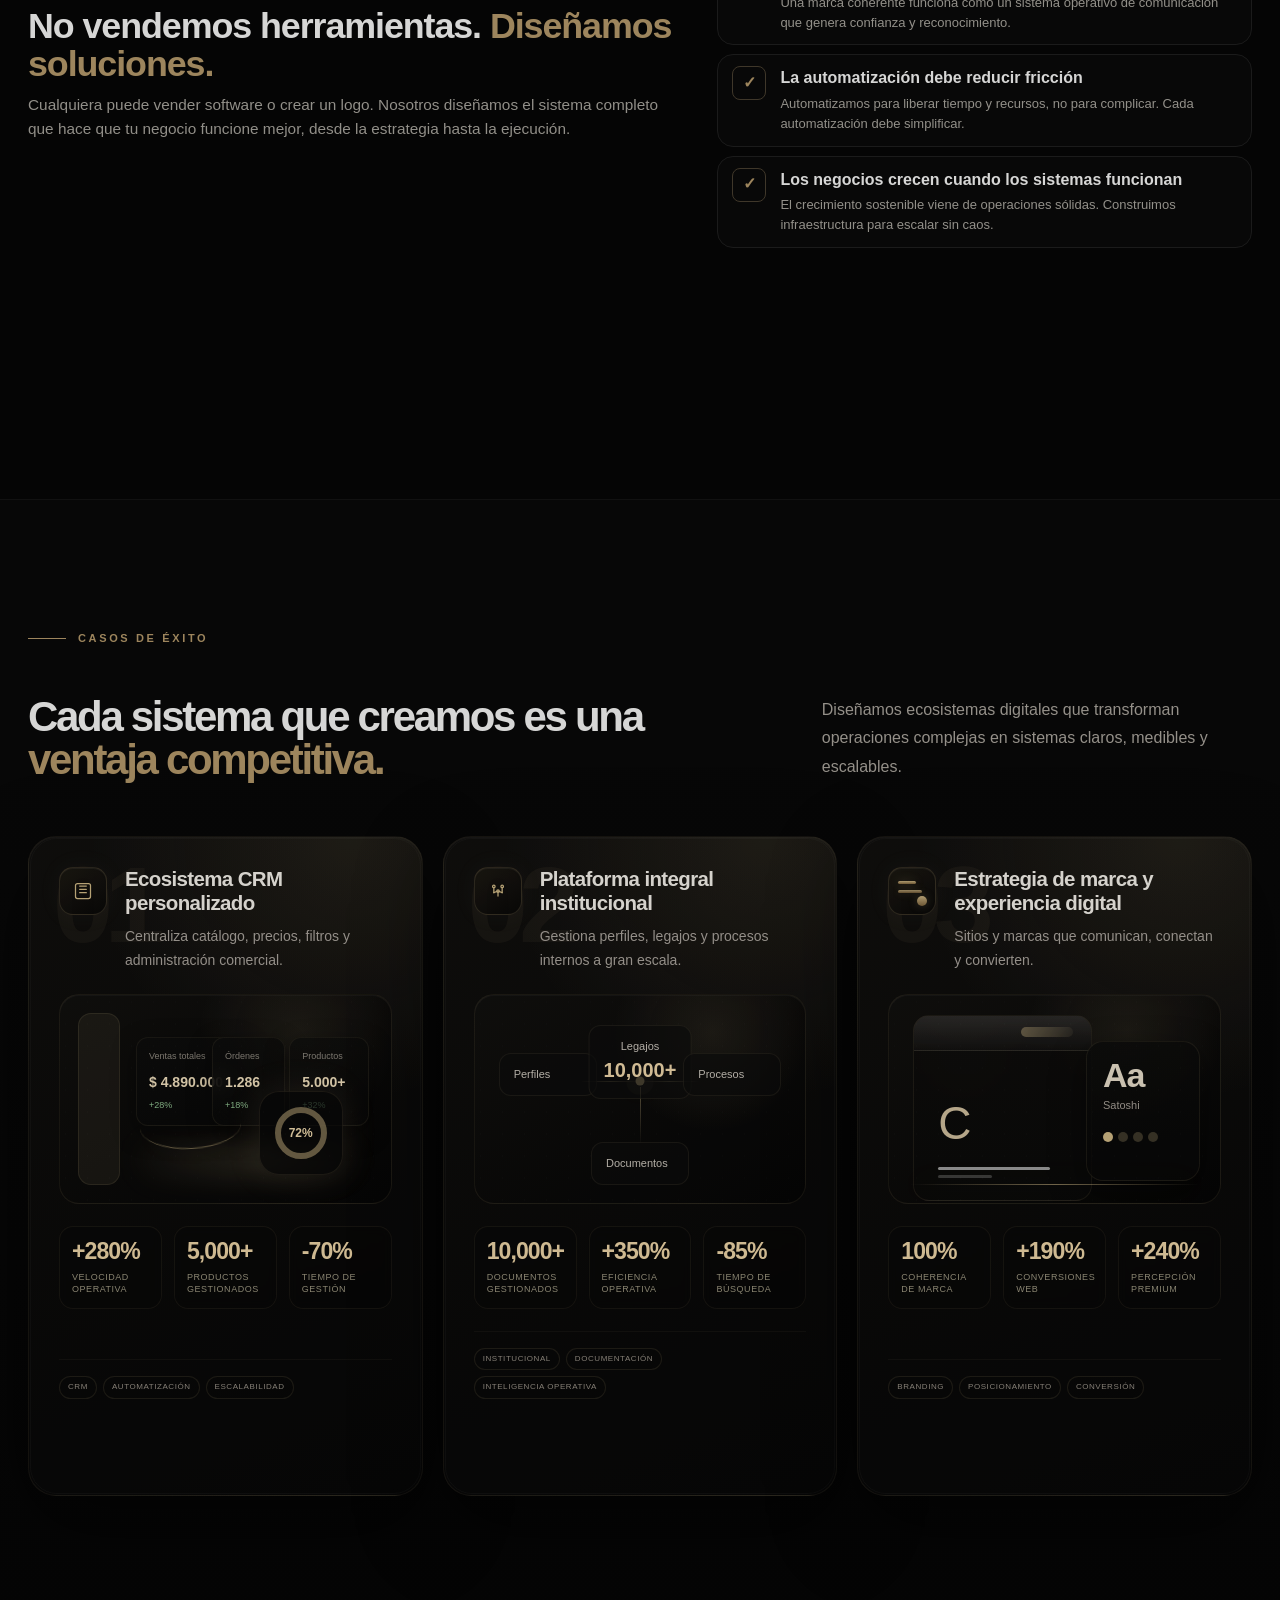
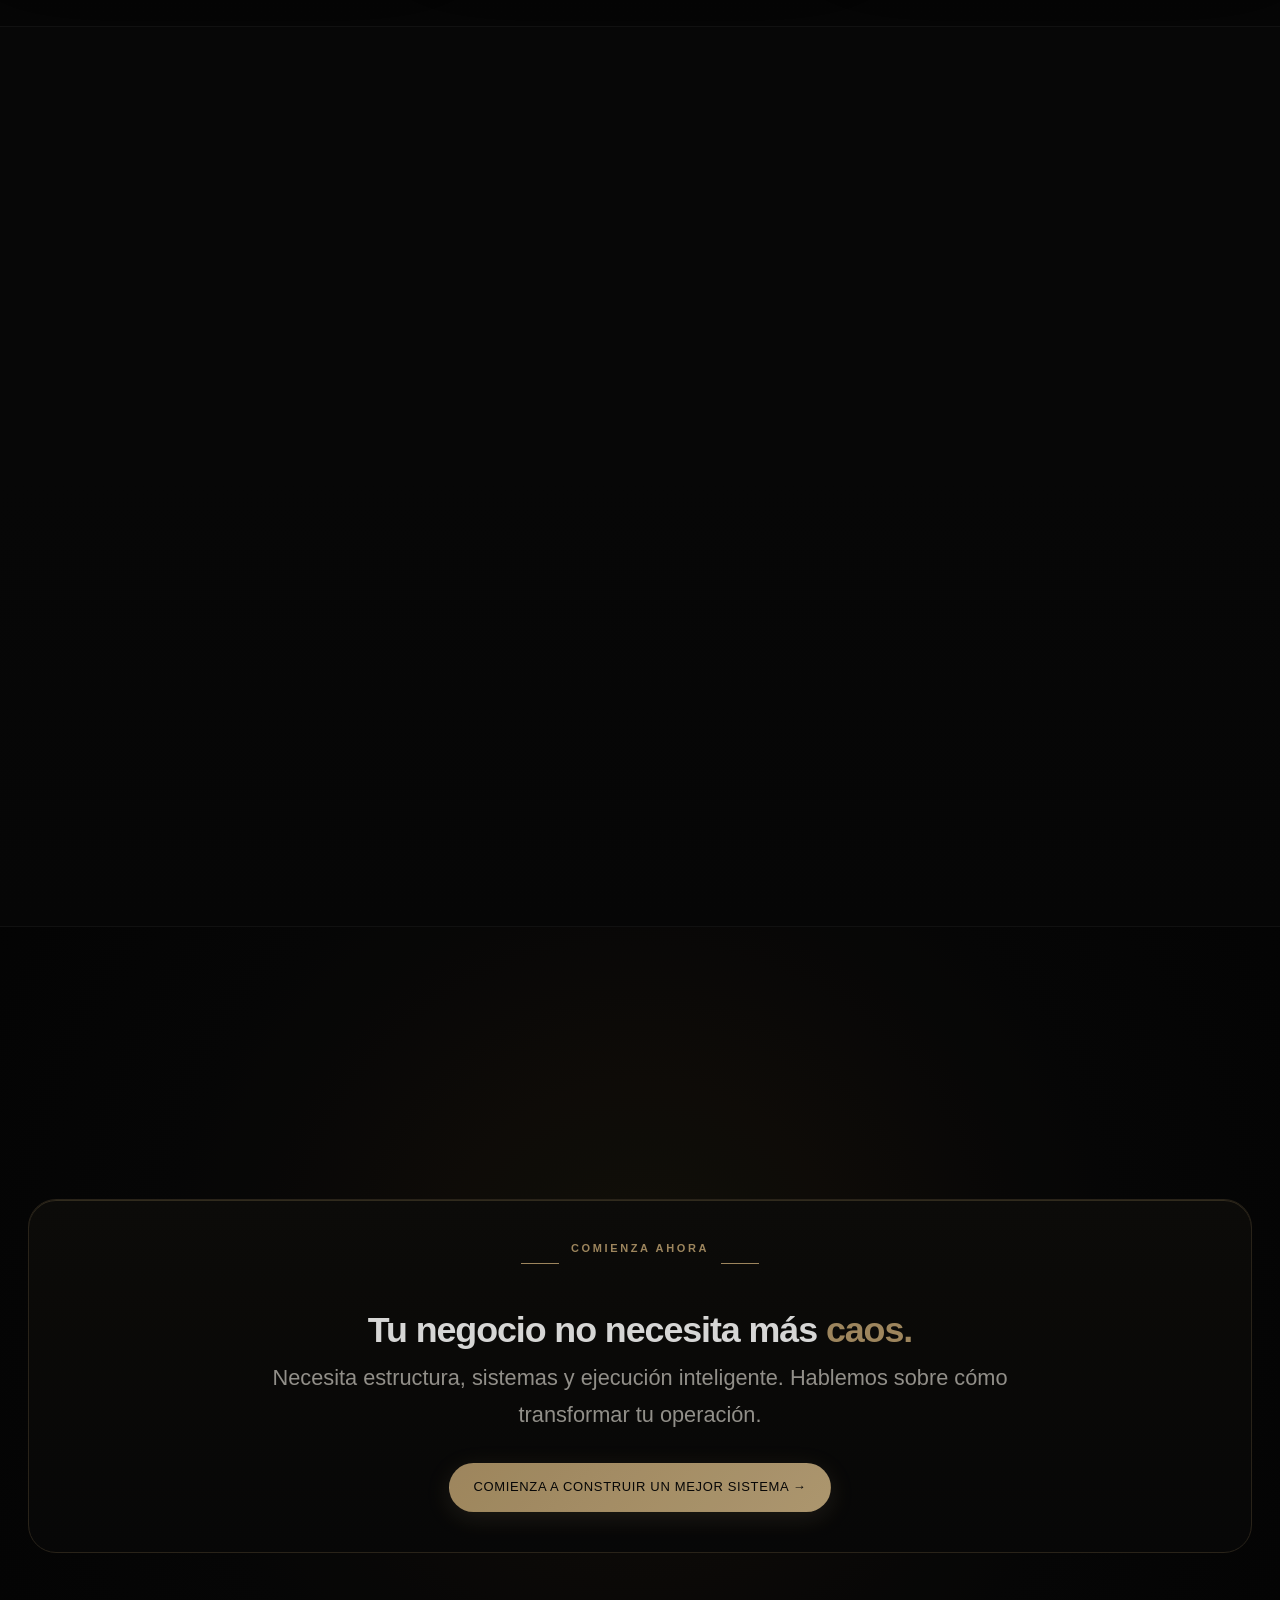
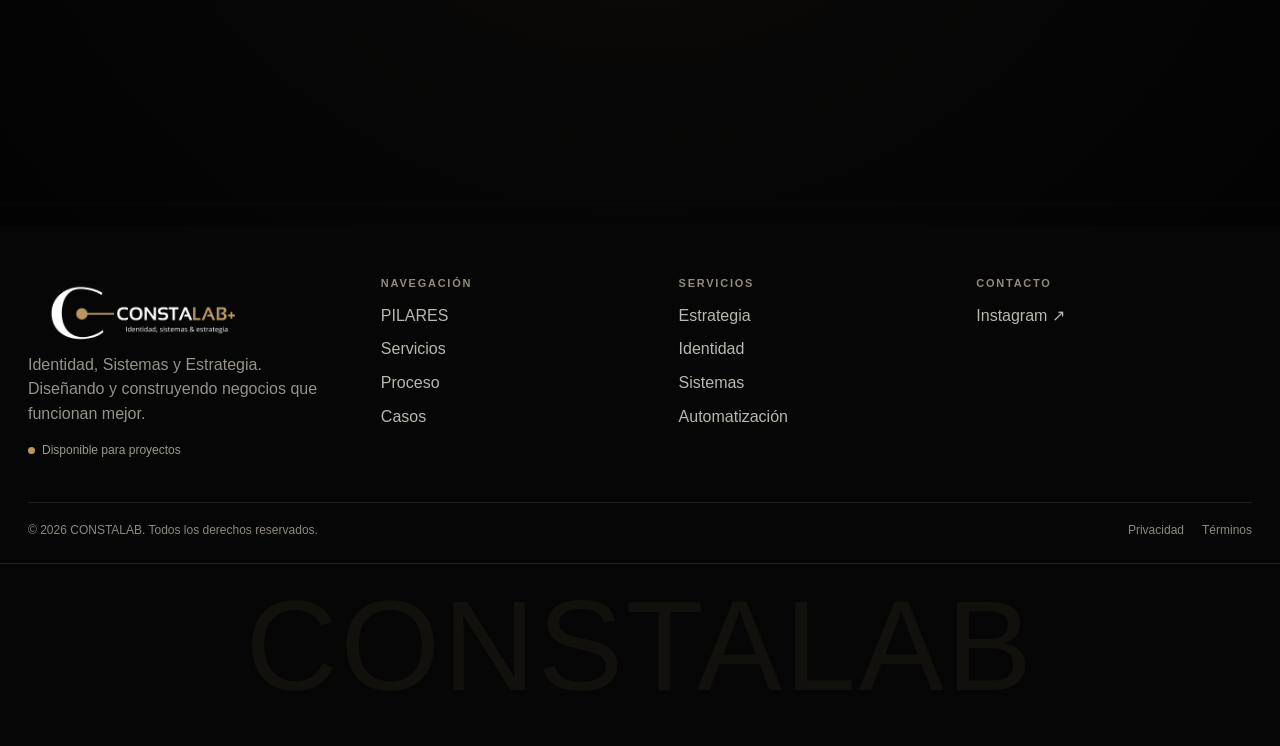
==== commit d7da3015: "Mobile: CTA largo envuelve sin desbordar (white-space normal + max-width) y WhatsApp flotante mas ar" ====
--- a/index.html
+++ b/index.html
@@ -9,7 +9,7 @@
       content="Diseñamos y construimos negocios que funcionan mejor. Estrategia, identidad, sistemas y automatización con IA."
     />
     <meta name="theme-color" content="#070707" />
-    <link rel="stylesheet" href="landing.css?v=2" />
+    <link rel="stylesheet" href="landing.css?v=3" />
   </head>
   <body>
     <div class="loading-screen" aria-hidden="true">
@@ -768,6 +768,6 @@
       <div class="footer-wordmark">CONSTALAB</div>
     </footer>
 
-    <script src="landing.js?v=2"></script>
+    <script src="landing.js?v=3"></script>
   </body>
 </html>
--- a/landing.css
+++ b/landing.css
@@ -3273,9 +3273,19 @@
     padding: 64px 0;
   }
 
-  /* WhatsApp flotante: sólo ícono en mobile para que no tape contenido. */
+  /* En mobile los botones largos (CTA) deben poder envolver en 2 líneas;
+     el nav-cta vive en el menú hamburguesa, así que el nowrap ya no aplica.
+     max-width evita que el inline-flex se estire al ancho del texto y desborde. */
+  .btn {
+    white-space: normal;
+    max-width: 100%;
+  }
+
+  /* WhatsApp flotante: sólo ícono en mobile; lo subimos del borde inferior
+     (safe-area para no quedar pegado a la barra/indicador del teléfono). */
   .whatsapp-cta {
     padding: 7px;
+    bottom: calc(26px + env(safe-area-inset-bottom, 0px));
   }
 
   .whatsapp-cta__copy {
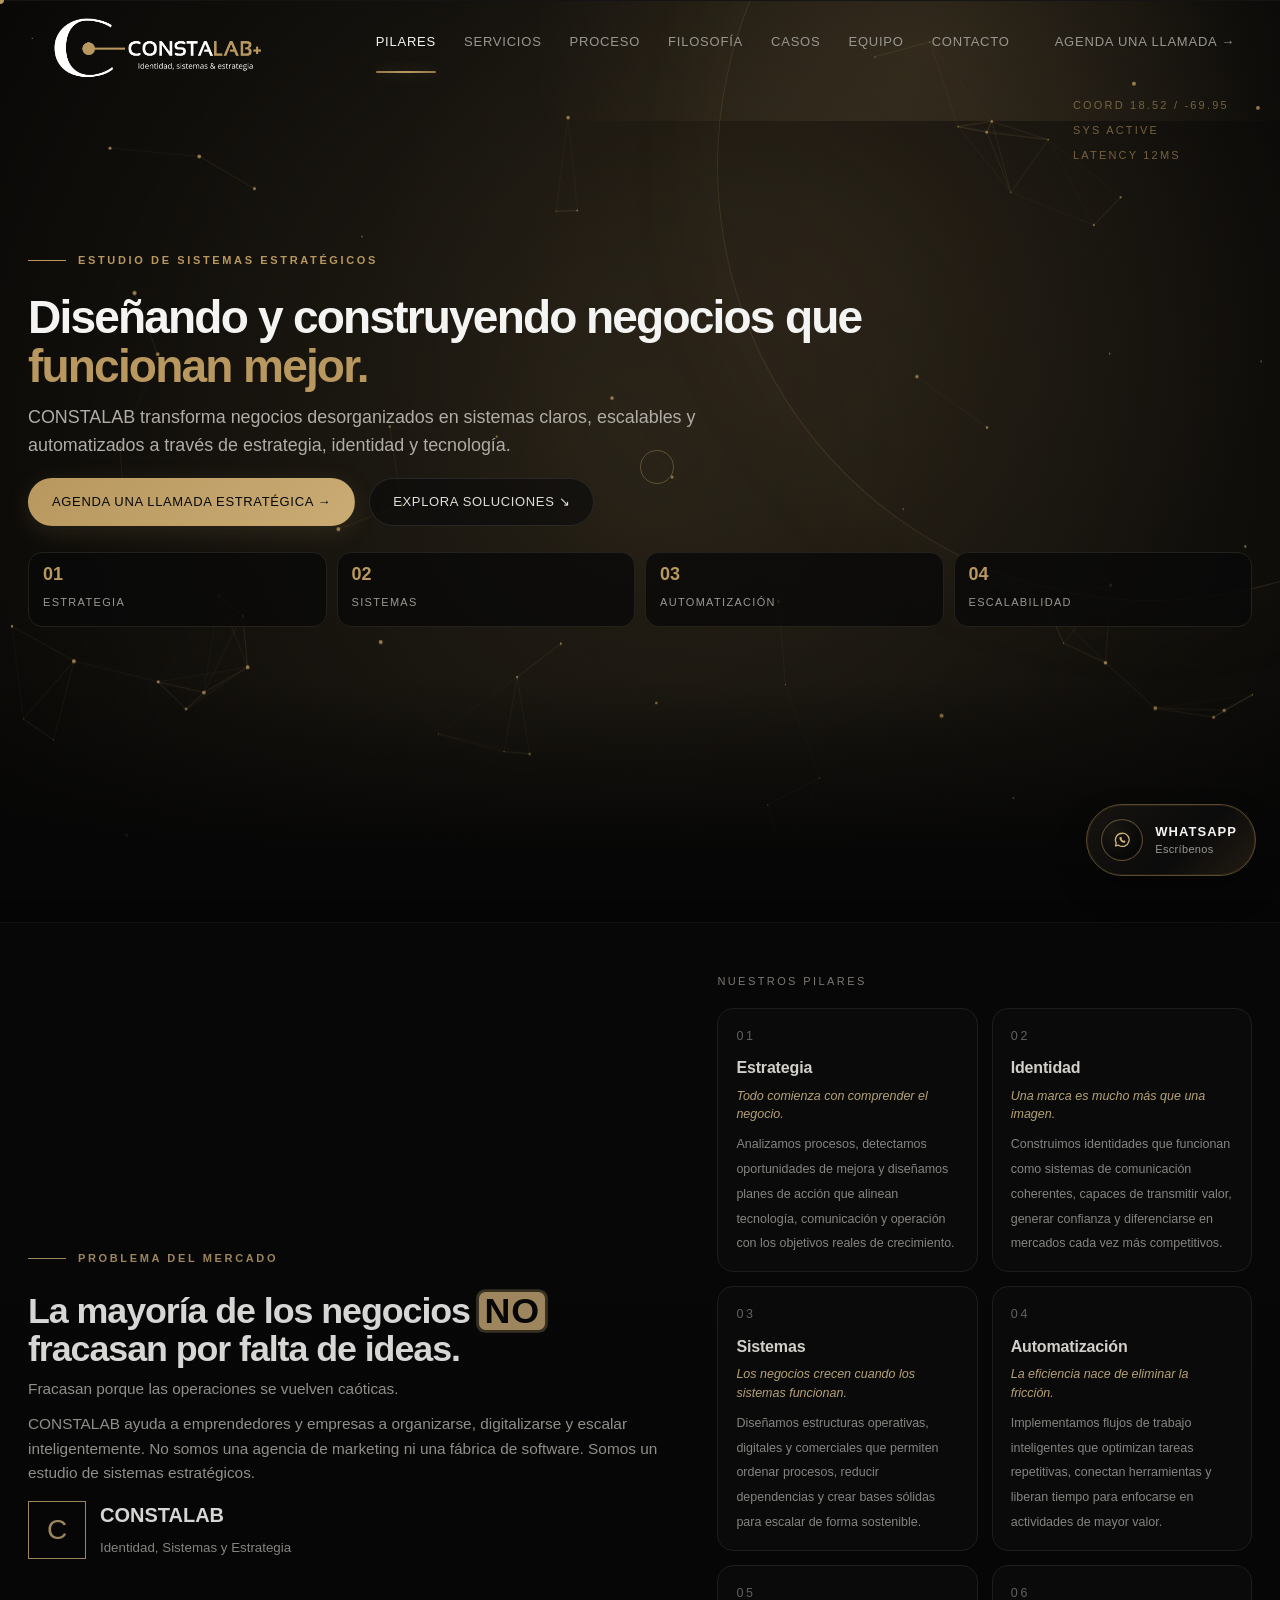
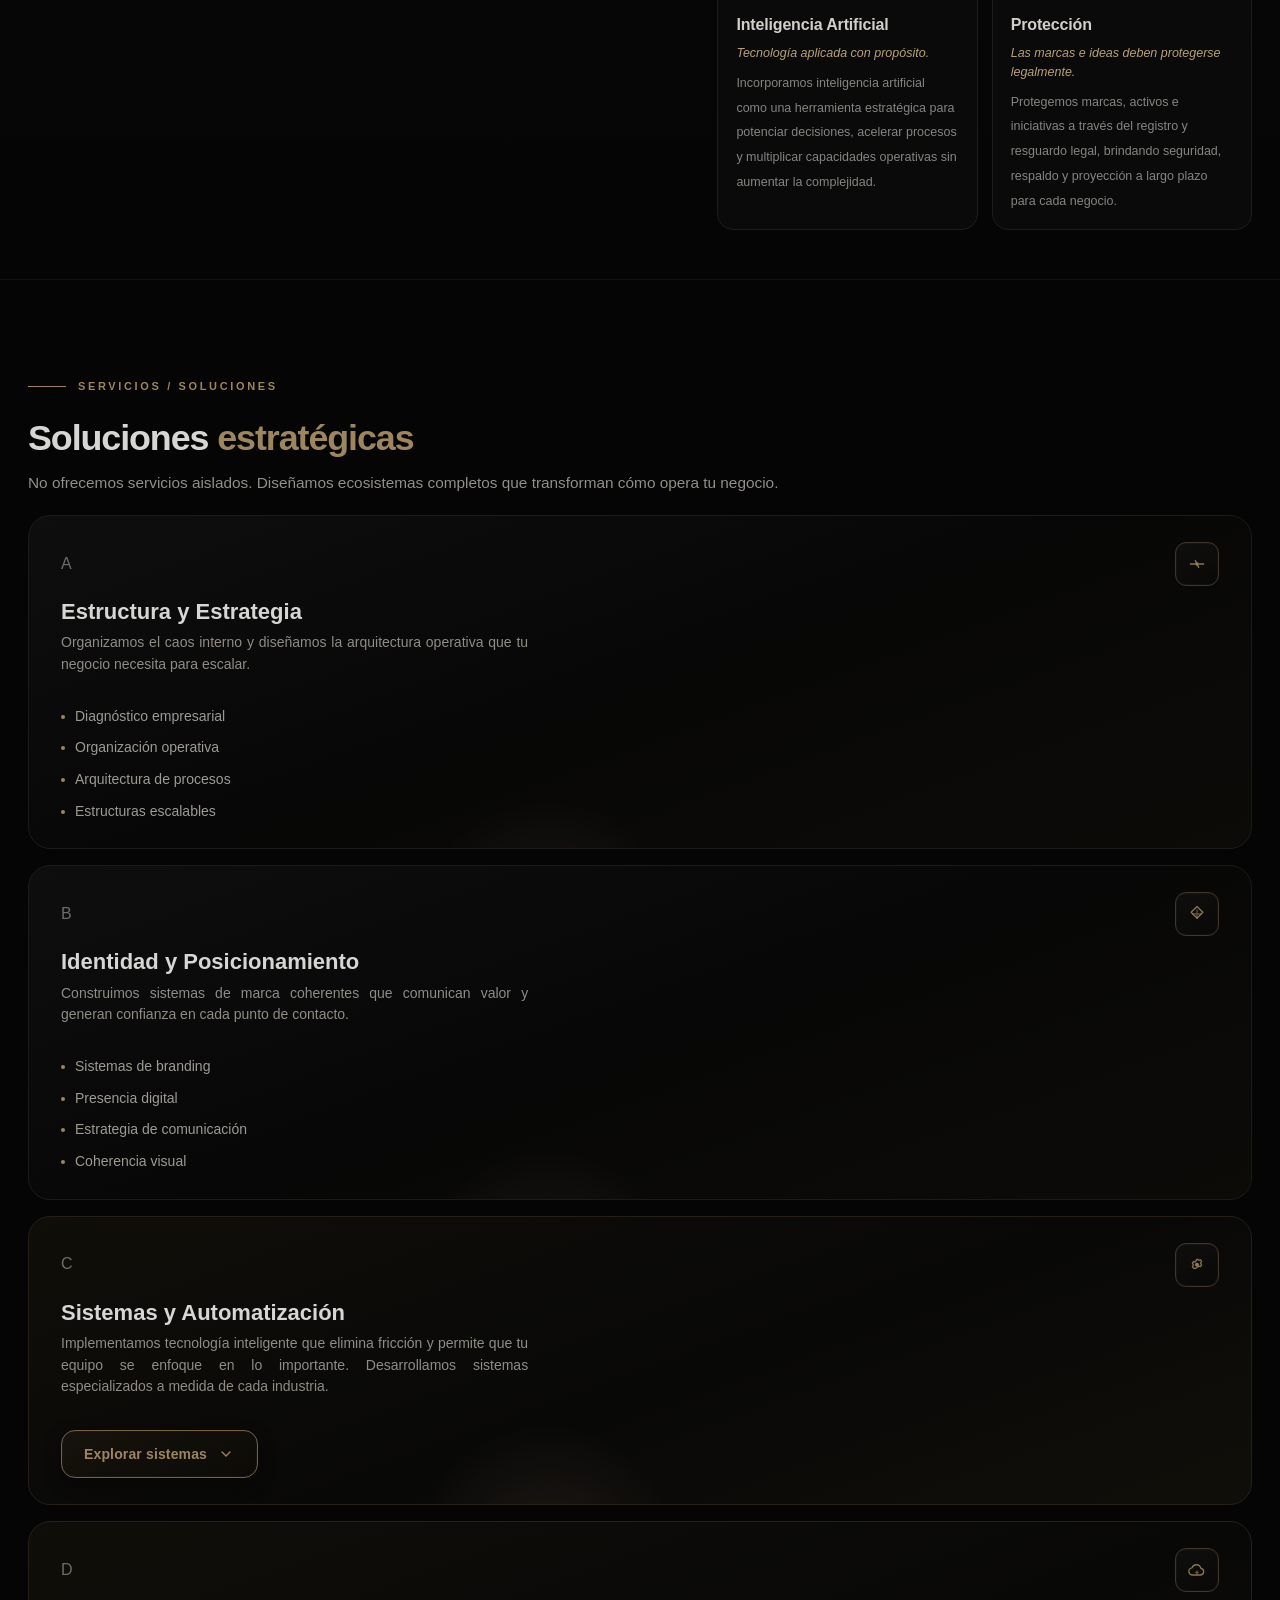
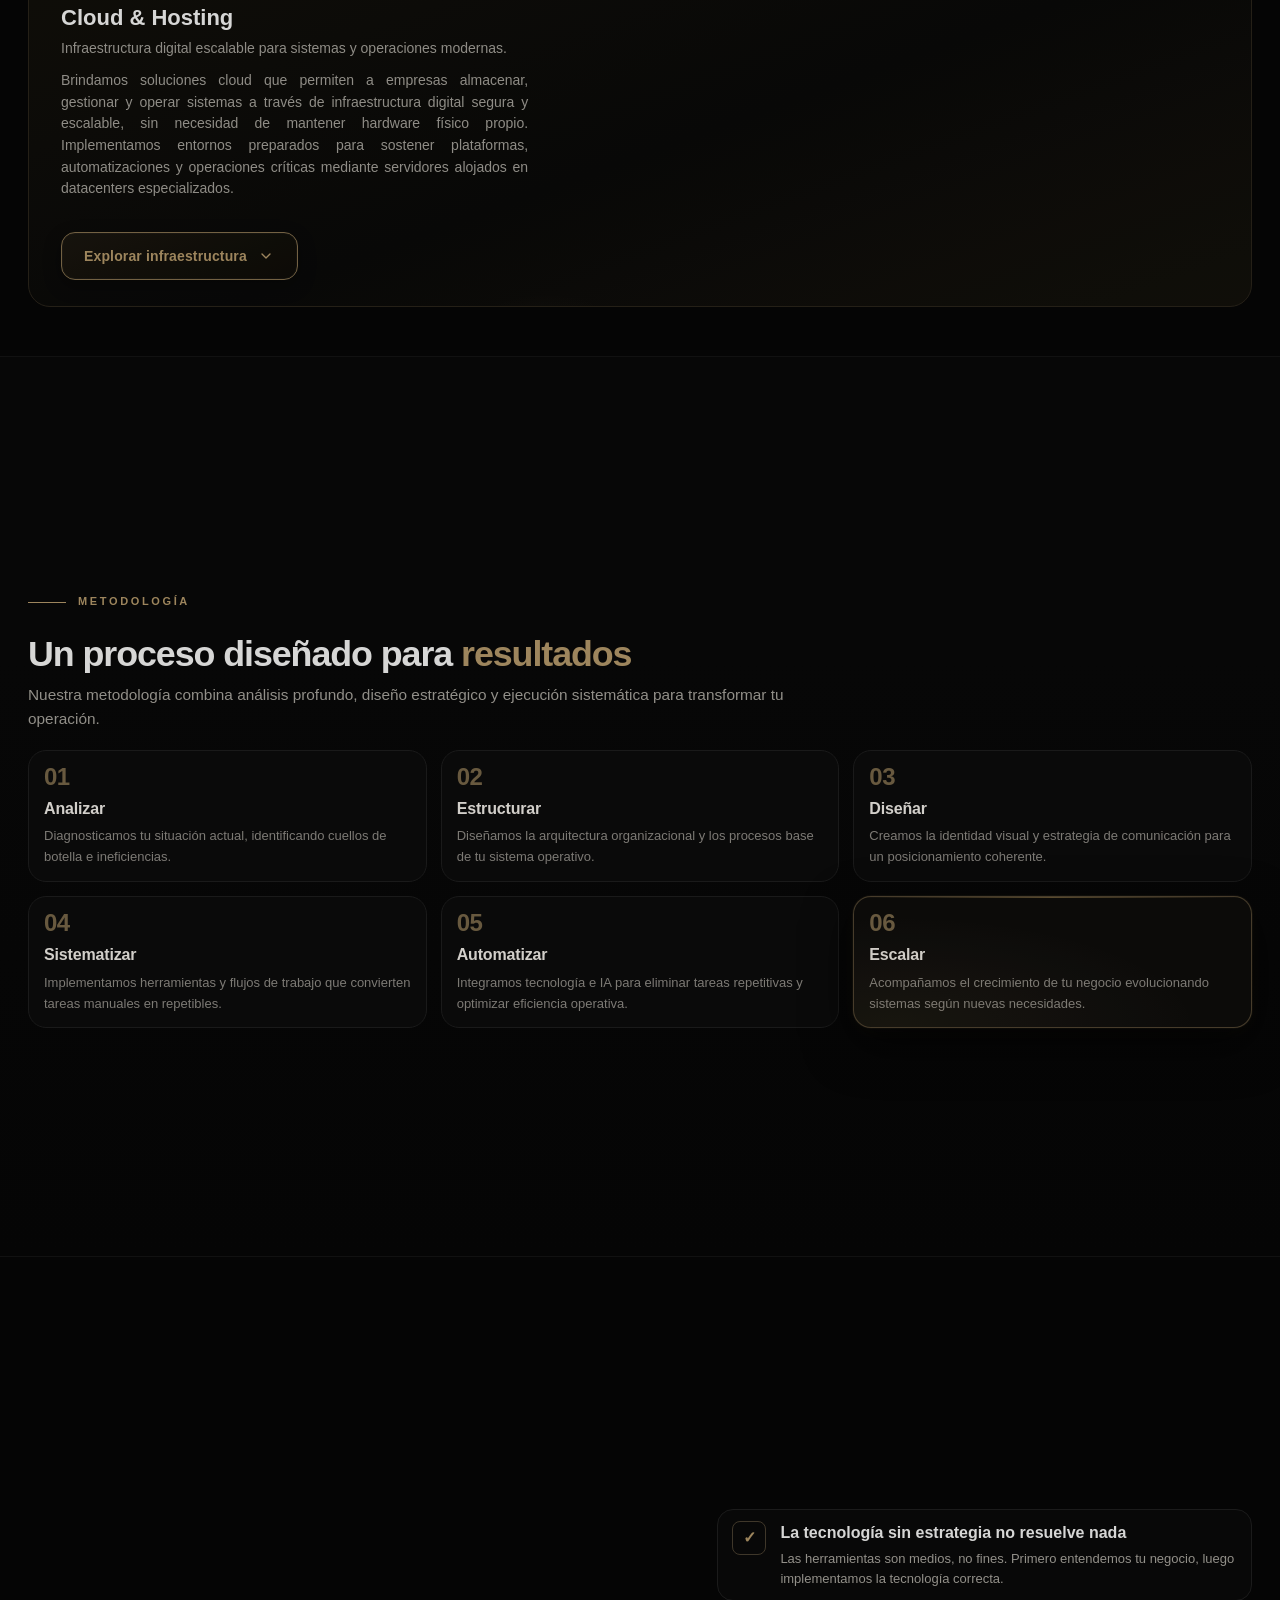
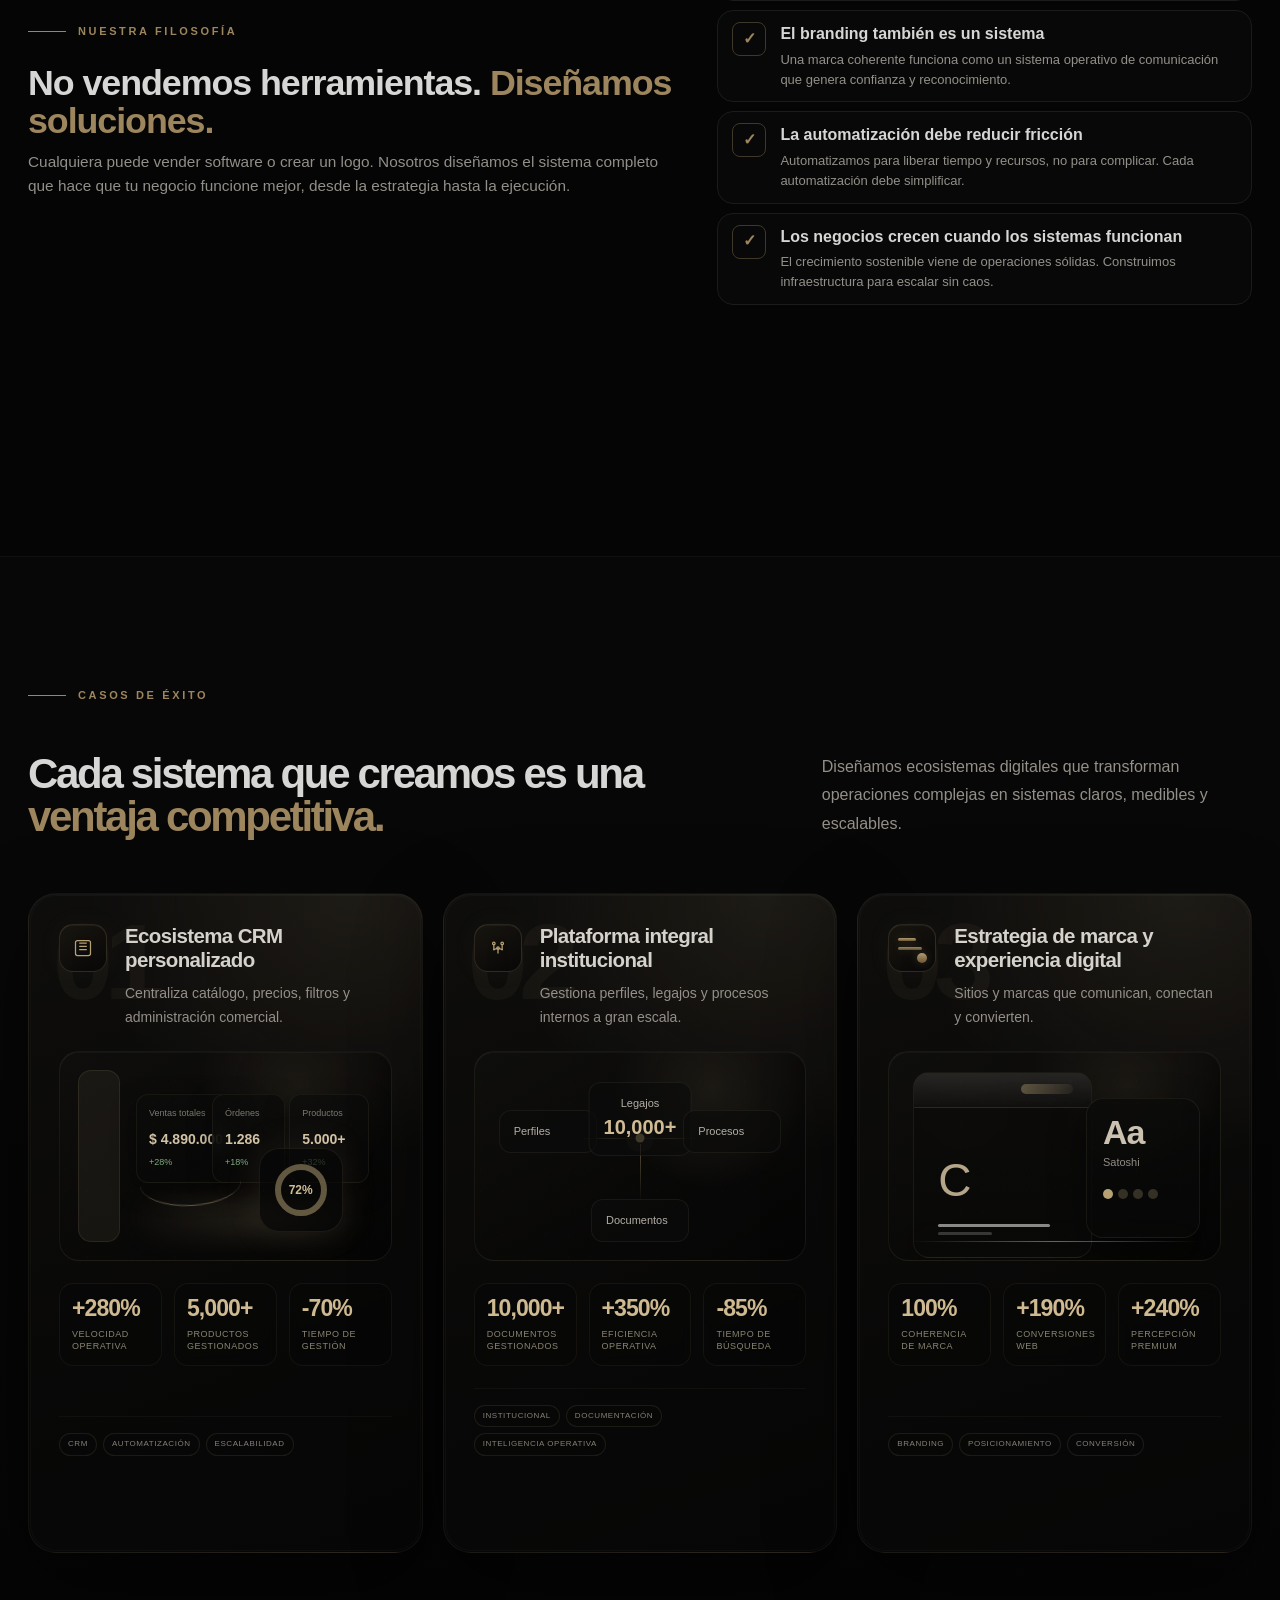
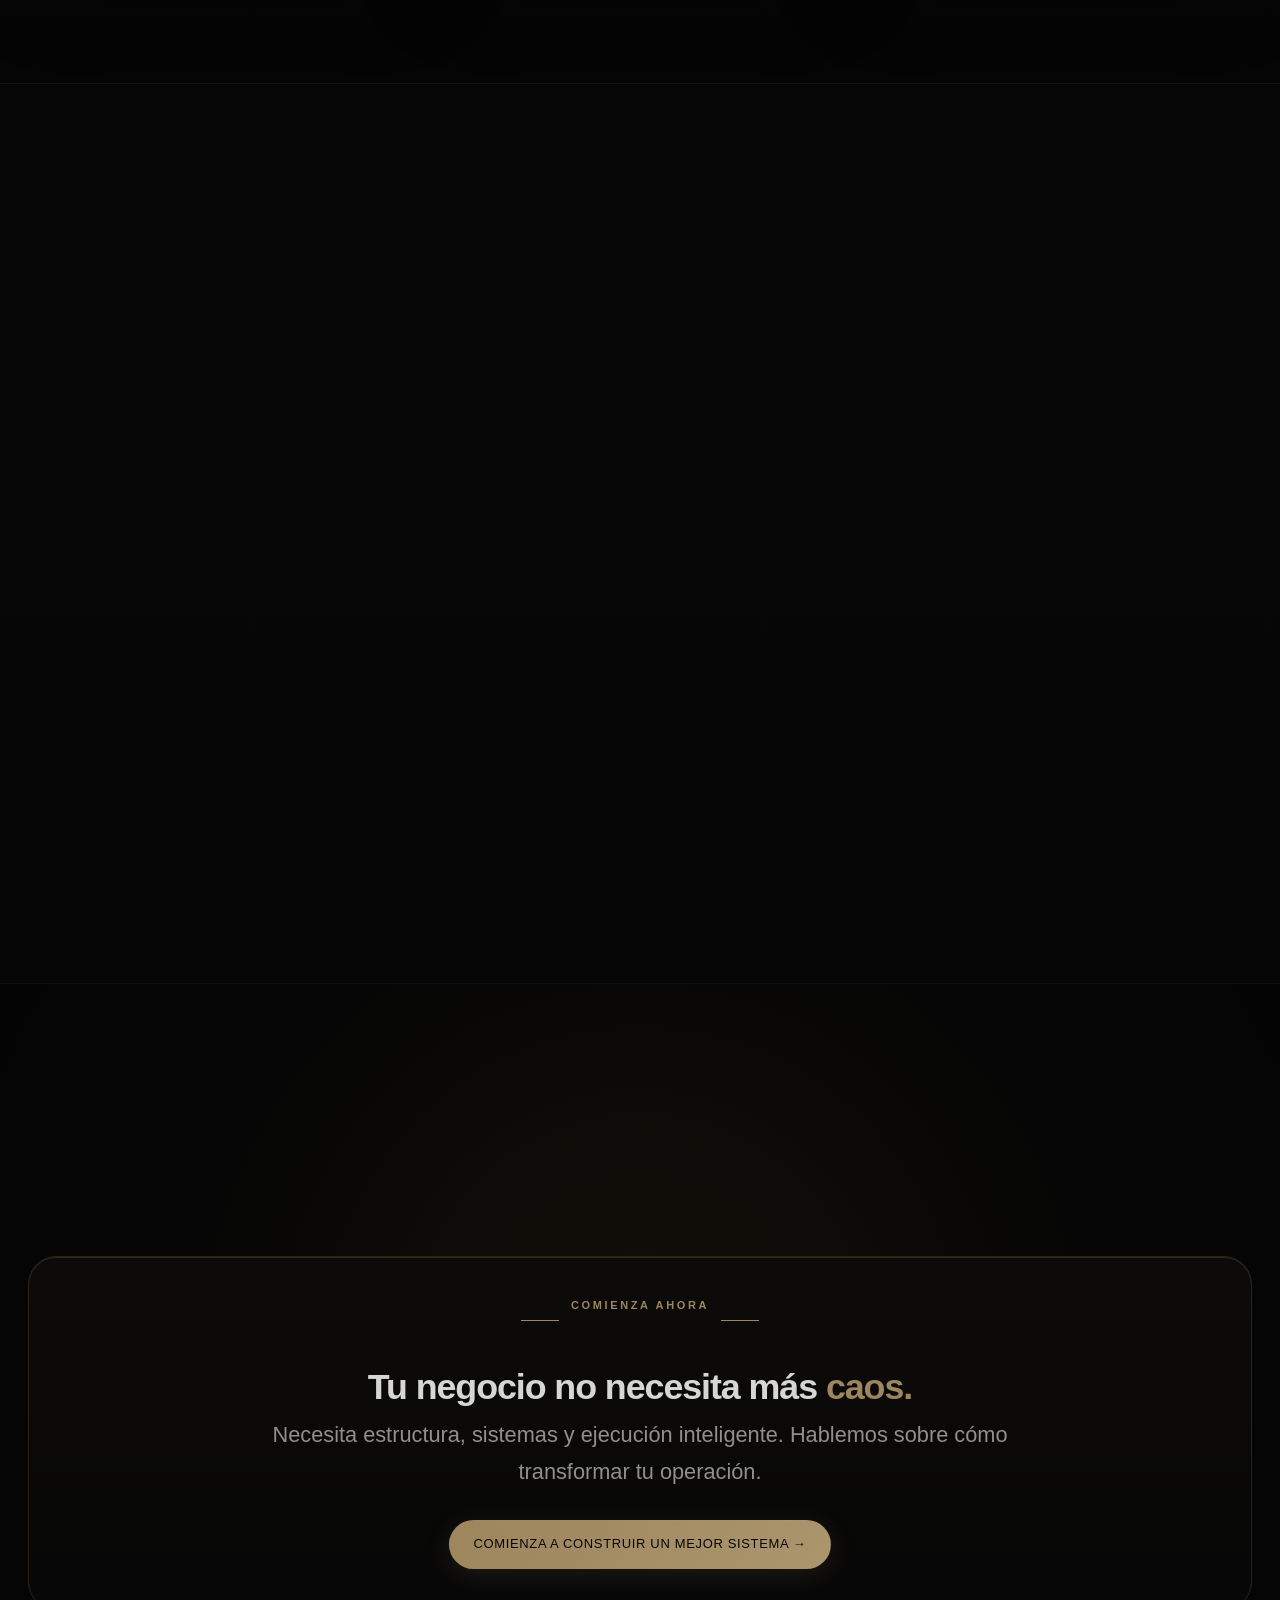
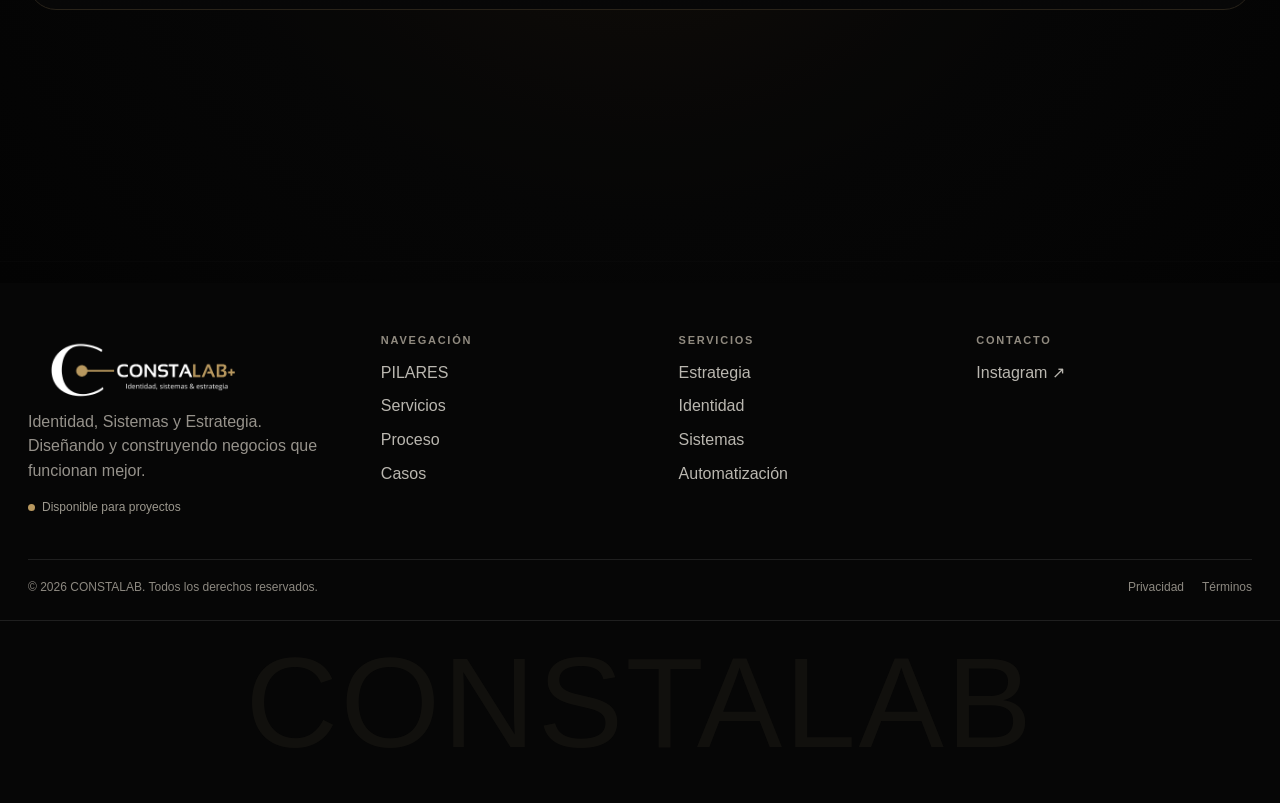
==== commit ca67af1a: "Pilares: nuevos textos estrategicos (titulo + tagline + descripcion), seccion crece >100vh para no r" ====
--- a/index.html
+++ b/index.html
@@ -9,7 +9,7 @@
       content="Diseñamos y construimos negocios que funcionan mejor. Estrategia, identidad, sistemas y automatización con IA."
     />
     <meta name="theme-color" content="#070707" />
-    <link rel="stylesheet" href="landing.css?v=3" />
+    <link rel="stylesheet" href="landing.css?v=4" />
   </head>
   <body>
     <div class="loading-screen" aria-hidden="true">
@@ -156,12 +156,42 @@
           <aside class="right reveal delay-2">
             <p class="tiny-title">Nuestros pilares</p>
             <ul class="pillar-list">
-              <li class="pillar-card"><span class="pillar-num">01</span><strong>Estrategia</strong><span>Diagnóstico y planificación operativa</span></li>
-              <li class="pillar-card"><span class="pillar-num">02</span><strong>Identidad</strong><span>Branding y presencia digital</span></li>
-              <li class="pillar-card"><span class="pillar-num">03</span><strong>Sistemas</strong><span>Arquitectura de procesos escalables</span></li>
-              <li class="pillar-card"><span class="pillar-num">04</span><strong>Automatización</strong><span>Flujos de trabajo inteligentes</span></li>
-              <li class="pillar-card"><span class="pillar-num">05</span><strong>IA</strong><span>Tecnologia aplicada a los procesos</span></li>
-              <li class="pillar-card"><span class="pillar-num">06</span><strong>Protección legal</strong><span>Registro y protección de marca</span></li>
+              <li class="pillar-card">
+                <span class="pillar-num">01</span>
+                <strong>Estrategia</strong>
+                <em>Todo comienza con comprender el negocio.</em>
+                <span>Analizamos procesos, detectamos oportunidades de mejora y diseñamos planes de acción que alinean tecnología, comunicación y operación con los objetivos reales de crecimiento.</span>
+              </li>
+              <li class="pillar-card">
+                <span class="pillar-num">02</span>
+                <strong>Identidad</strong>
+                <em>Una marca es mucho más que una imagen.</em>
+                <span>Construimos identidades que funcionan como sistemas de comunicación coherentes, capaces de transmitir valor, generar confianza y diferenciarse en mercados cada vez más competitivos.</span>
+              </li>
+              <li class="pillar-card">
+                <span class="pillar-num">03</span>
+                <strong>Sistemas</strong>
+                <em>Los negocios crecen cuando los sistemas funcionan.</em>
+                <span>Diseñamos estructuras operativas, digitales y comerciales que permiten ordenar procesos, reducir dependencias y crear bases sólidas para escalar de forma sostenible.</span>
+              </li>
+              <li class="pillar-card">
+                <span class="pillar-num">04</span>
+                <strong>Automatización</strong>
+                <em>La eficiencia nace de eliminar la fricción.</em>
+                <span>Implementamos flujos de trabajo inteligentes que optimizan tareas repetitivas, conectan herramientas y liberan tiempo para enfocarse en actividades de mayor valor.</span>
+              </li>
+              <li class="pillar-card">
+                <span class="pillar-num">05</span>
+                <strong>Inteligencia Artificial</strong>
+                <em>Tecnología aplicada con propósito.</em>
+                <span>Incorporamos inteligencia artificial como una herramienta estratégica para potenciar decisiones, acelerar procesos y multiplicar capacidades operativas sin aumentar la complejidad.</span>
+              </li>
+              <li class="pillar-card">
+                <span class="pillar-num">06</span>
+                <strong>Protección</strong>
+                <em>Las marcas e ideas deben protegerse legalmente.</em>
+                <span>Protegemos marcas, activos e iniciativas a través del registro y resguardo legal, brindando seguridad, respaldo y proyección a largo plazo para cada negocio.</span>
+              </li>
             </ul>
           </aside>
         </div>
--- a/landing.css
+++ b/landing.css
@@ -845,6 +845,14 @@
   color: #f0ece5;
   font-family: Geist, sans-serif;
   letter-spacing: -0.01em;
+}
+
+.pillar-card em {
+  display: block;
+  margin-bottom: 8px;
+  font-size: 13px;
+  line-height: 1.5;
+  color: var(--gold-soft);
 }
 
 .pillar-card > span {
@@ -2886,6 +2894,14 @@
     justify-content: flex-start;
   }
 
+  /* Pilares: con los textos completos las 6 cards pueden superar 100vh en
+     pantallas bajas; dejamos crecer la sección para que no se recorte. */
+  .section.market {
+    height: auto;
+    min-height: 100vh;
+    overflow: visible;
+  }
+
   /* La seccion leadership tiene padding propio, lo reseteamos */
   .section.leadership {
     padding-top: 0;
@@ -2928,25 +2944,30 @@
   .pillar-card {
     padding: 18px 18px 16px;
     border-radius: 16px;
-    min-height: 124px;
   }
 
   .pillar-card strong {
-    font-size: 17px;
-    margin-bottom: 8px;
+    font-size: 16px;
+    margin-bottom: 6px;
+  }
+
+  .pillar-card em {
+    font-size: 12.5px;
+    margin-bottom: 7px;
   }
 
   .pillar-card > span {
-    font-size: 13px;
+    font-size: 12.5px;
+    line-height: 1.55;
   }
 
   .pillar-num {
-    margin-bottom: 12px;
+    margin-bottom: 10px;
     font-size: 11px;
   }
 
   .pillar-list {
-    gap: 18px;
+    gap: 14px;
   }
 
   /* ── Servicios ── */
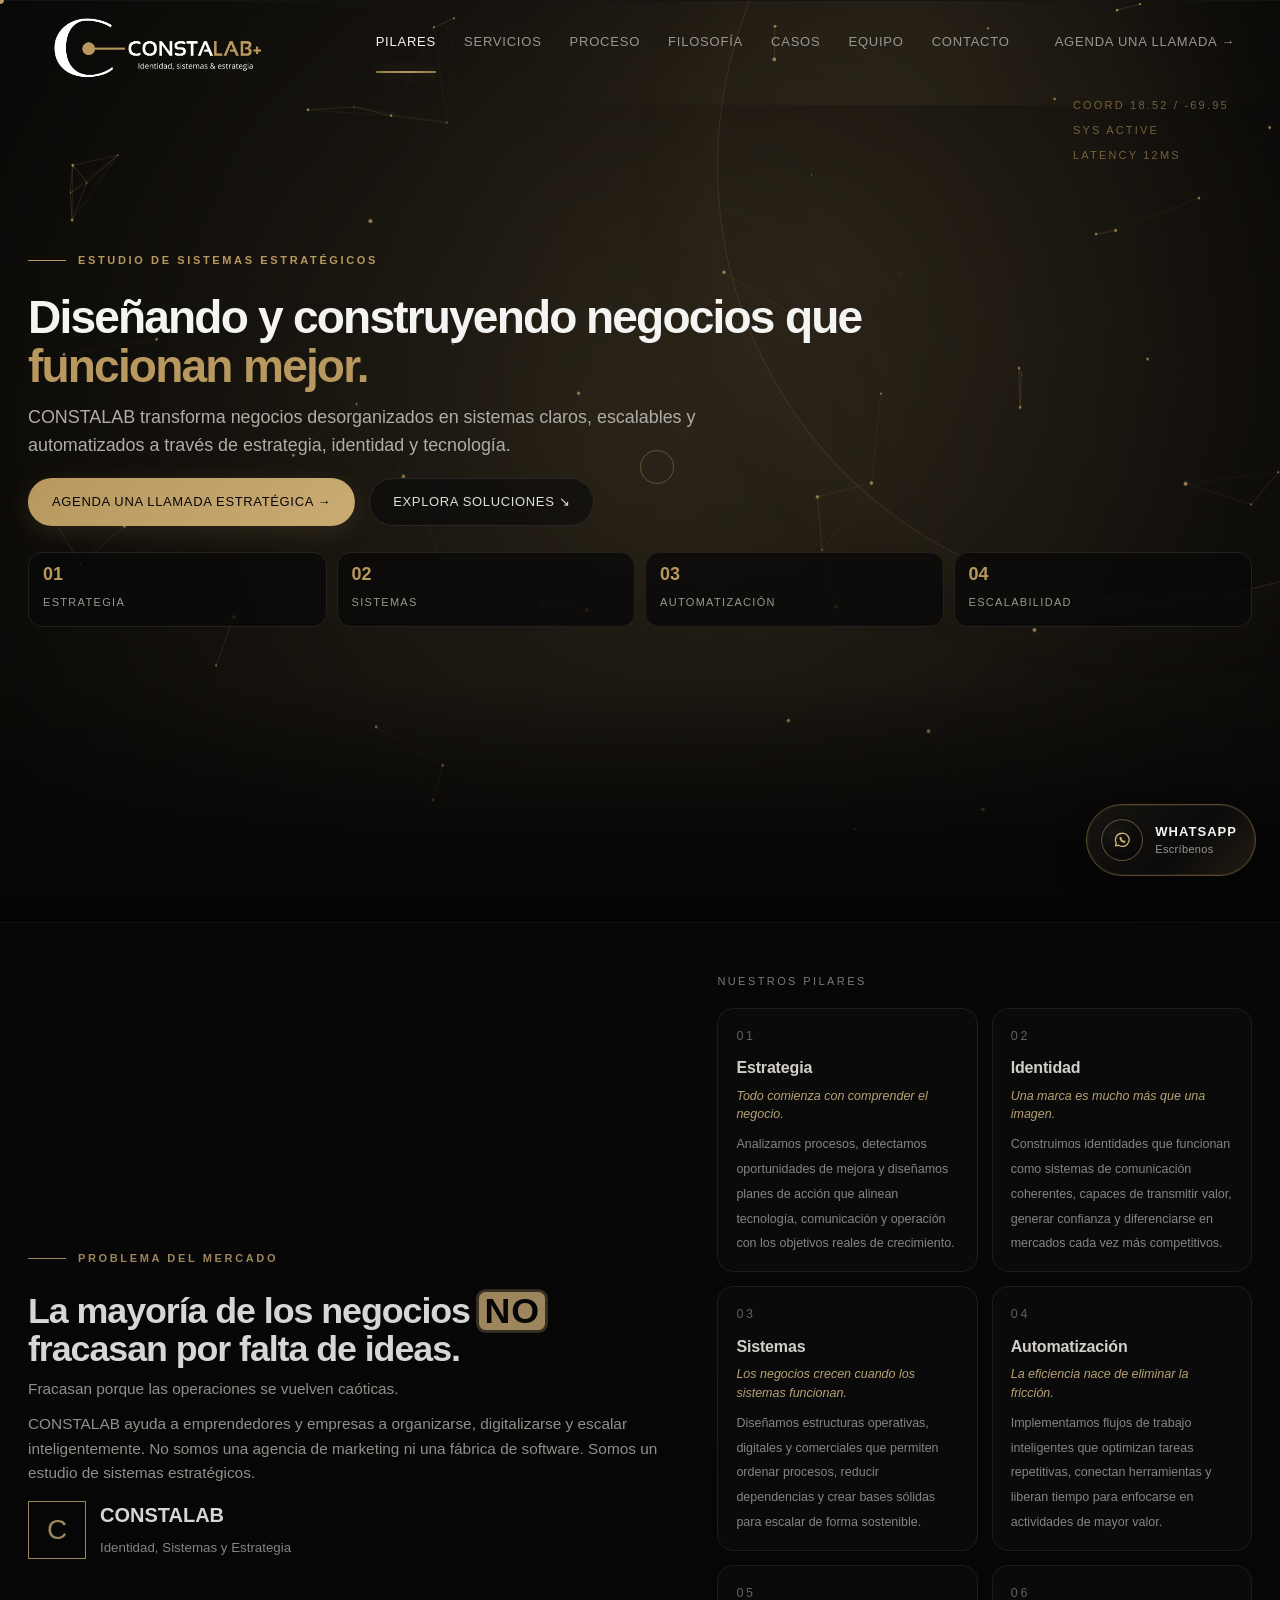
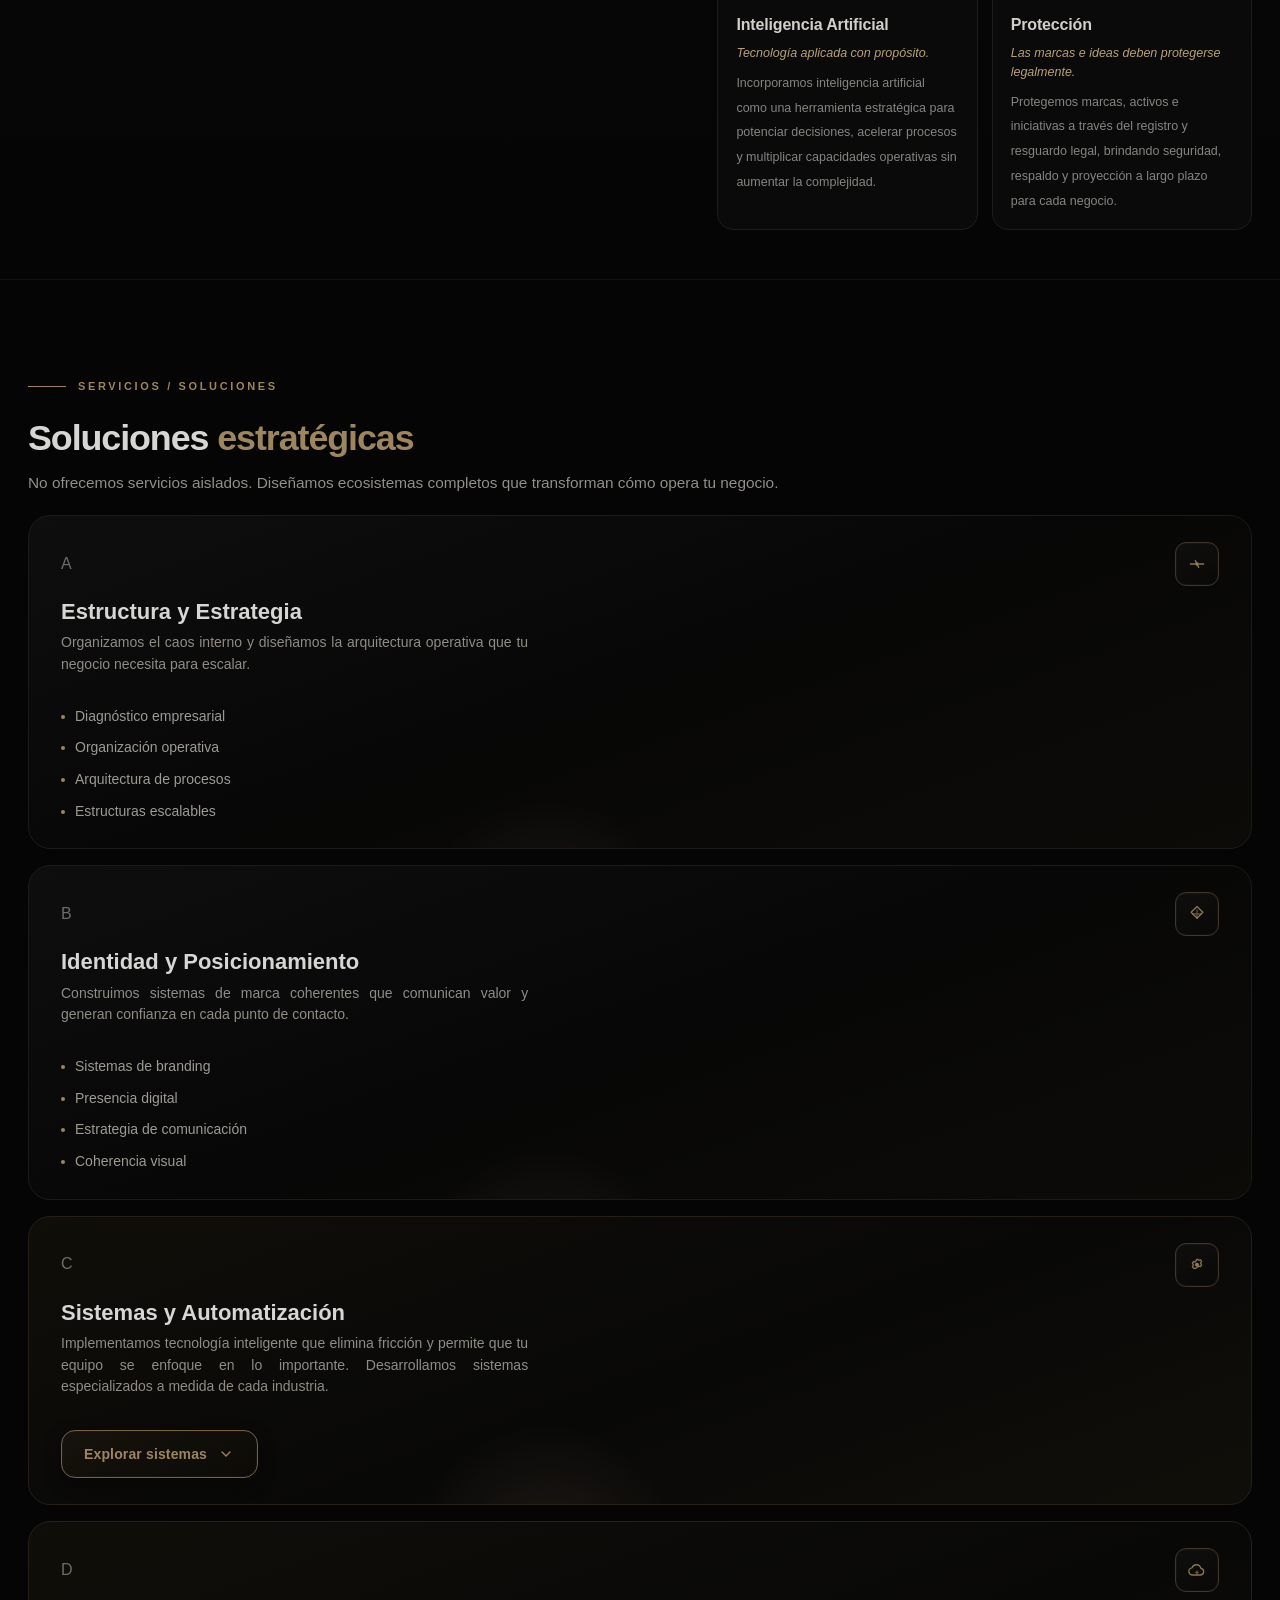
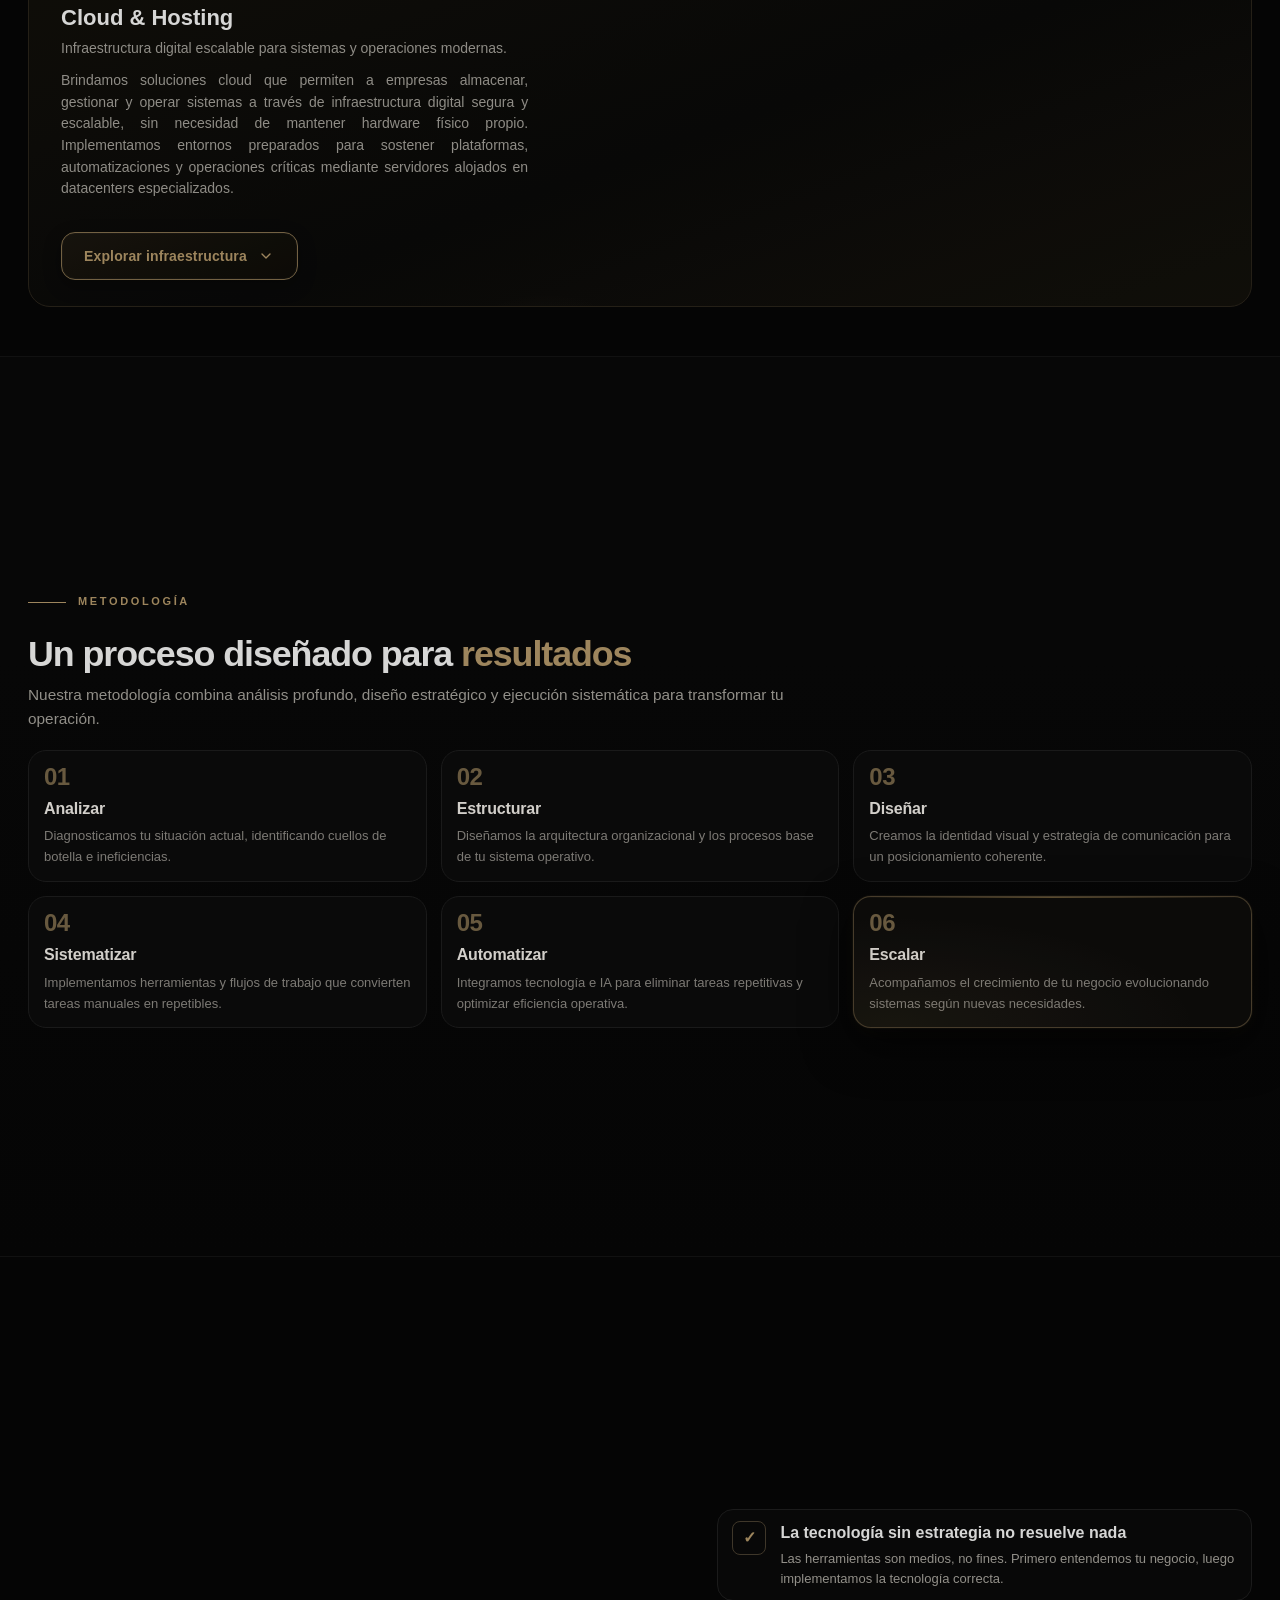
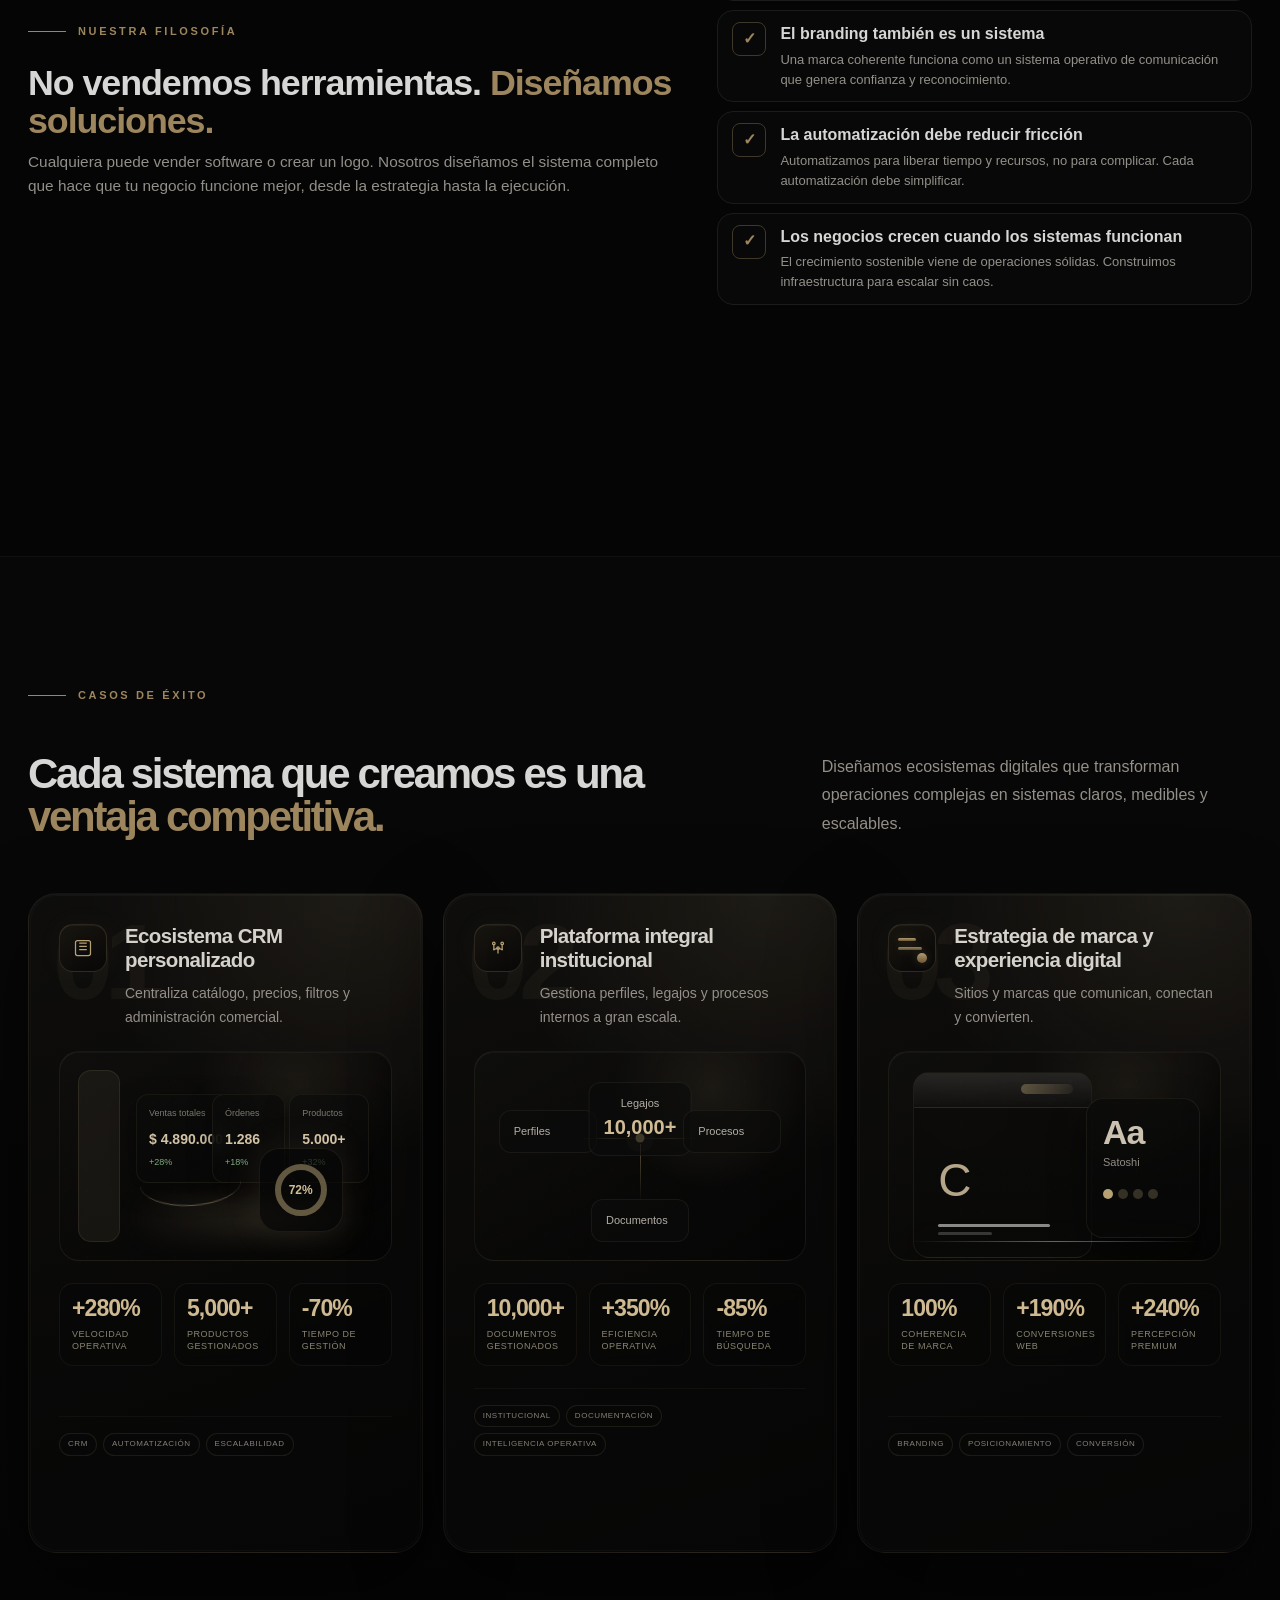
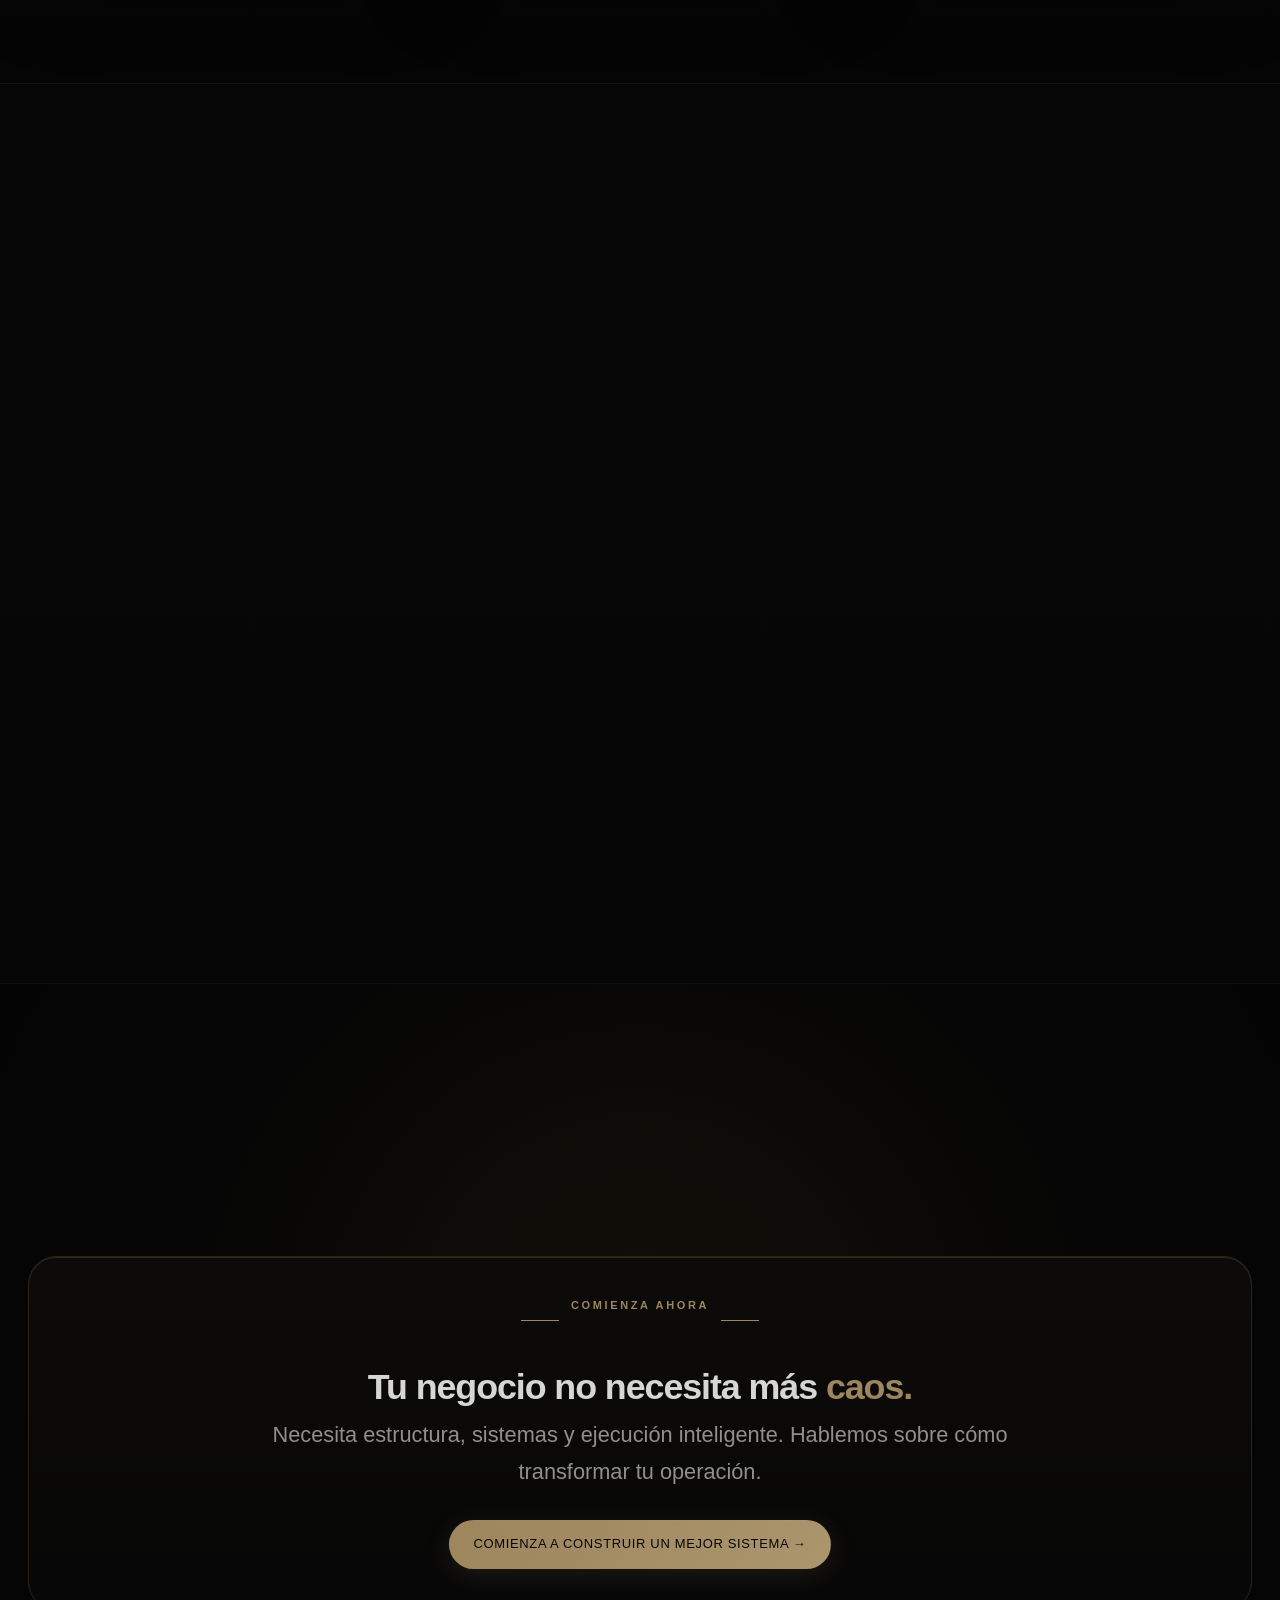
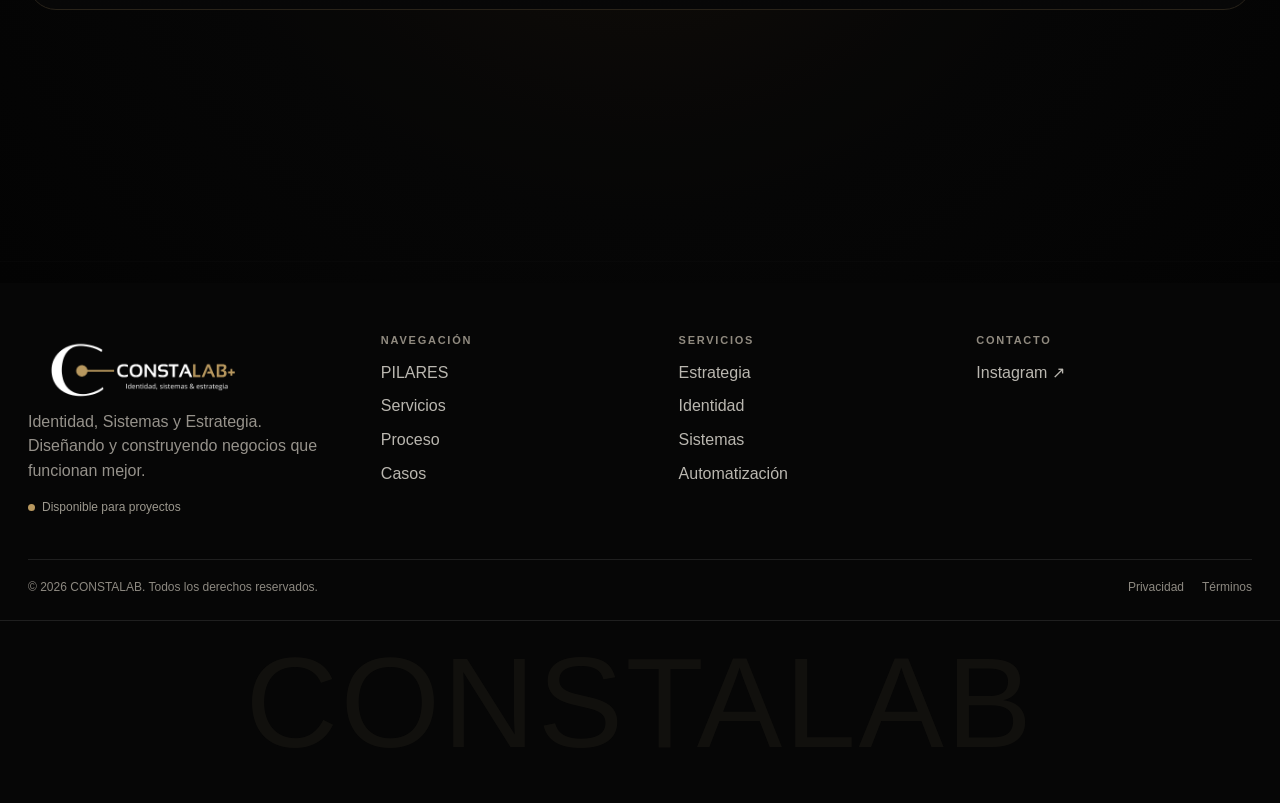
==== commit f6b342cf: "Cabeceras de seguridad: CSP por meta y HSTS/nosniff/X-Frame-Options en .htaccess El .htaccess vive e" ====
--- a/index.html
+++ b/index.html
@@ -2,6 +2,11 @@
 <html lang="es">
   <head>
     <meta charset="UTF-8" />
+    <!-- CSP por <meta>: Hostinger reemplaza la cabecera por la suya. Todo es propio (sin CDN). -->
+    <meta
+      http-equiv="Content-Security-Policy"
+      content="default-src 'self'; script-src 'self'; style-src 'self' 'unsafe-inline'; img-src 'self' data:; font-src 'self' data:; connect-src 'self'; object-src 'none'; base-uri 'self'; form-action 'self'"
+    />
     <meta name="viewport" content="width=device-width, initial-scale=1.0" />
     <title>CONSTALAB | Estudio de Sistemas Estratégicos</title>
     <meta
